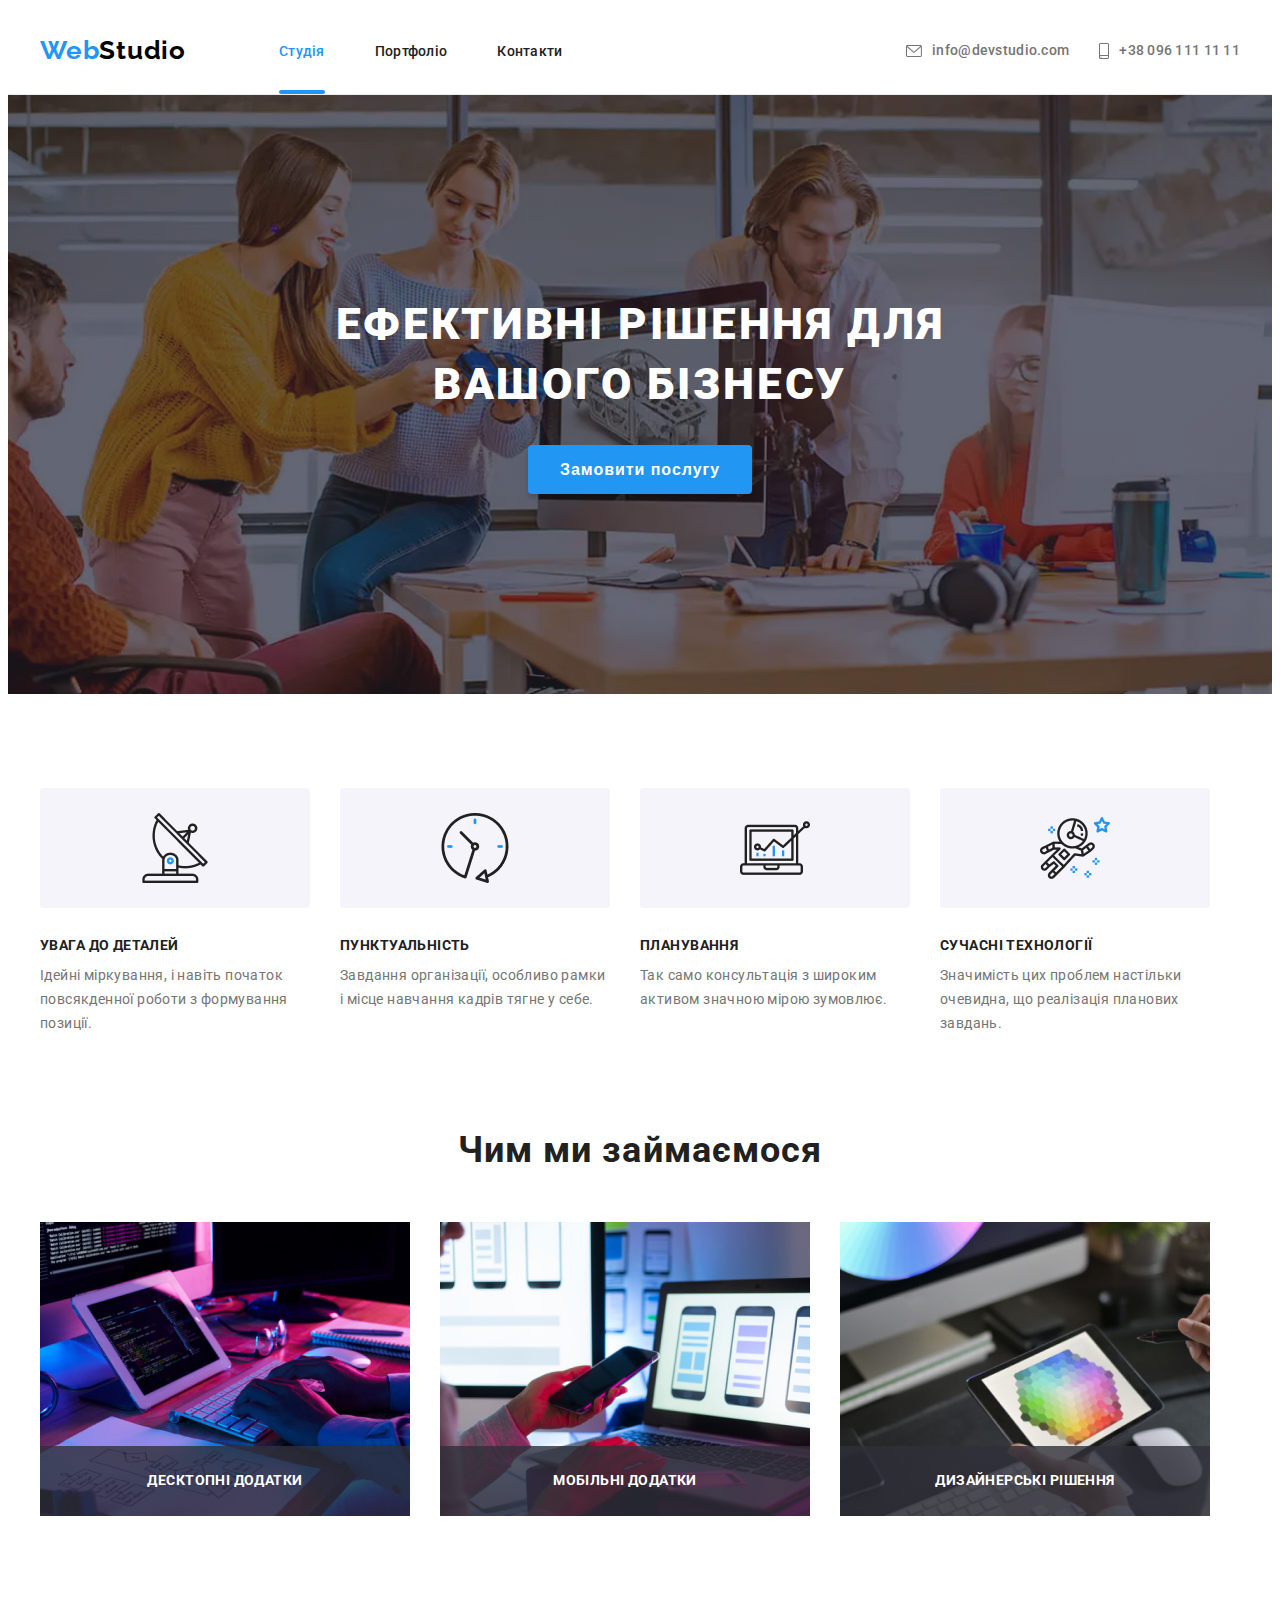
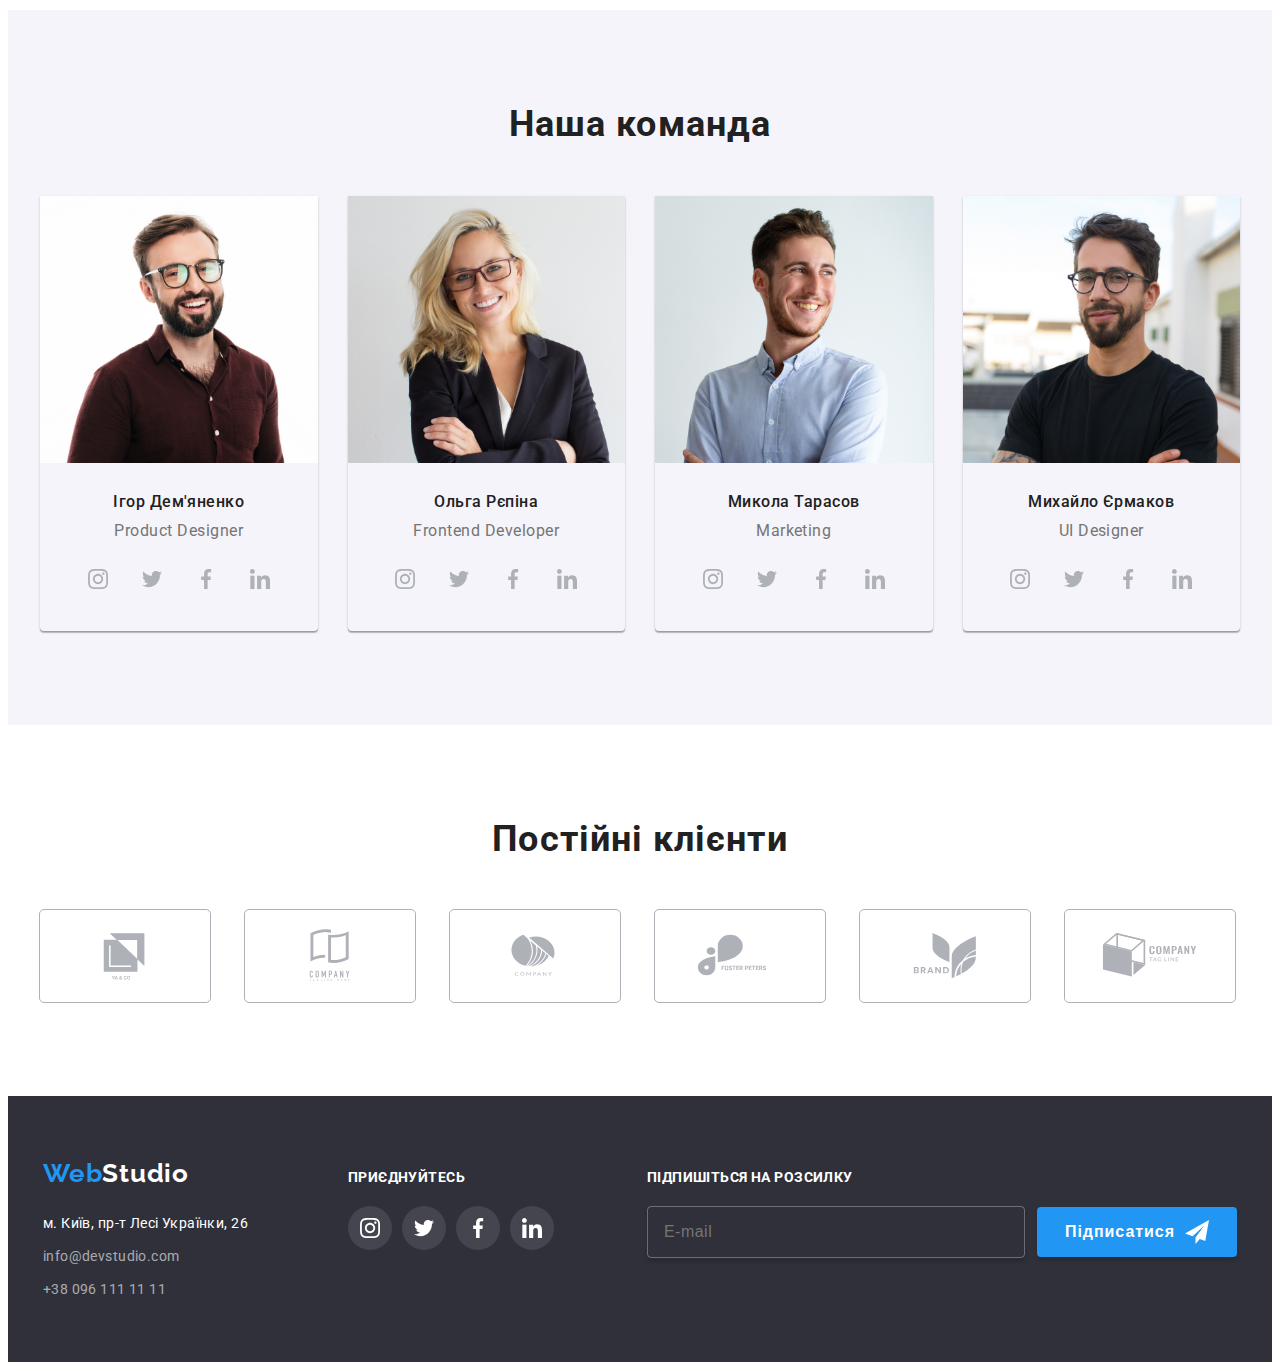
==== index.html @ 7f42f100 "first commit" ====
<!DOCTYPE html>
<html lang="en">
  <head>
    <meta charset="UTF-8" />
    <meta name="viewport" content="width=device-width, initial-scale=1.0" />
    <title>Webstudio</title>
    <link
      rel="stylesheet"
      href="https://cdnjs.cloudflare.com/ajax/libs/modern-normalize/2.0.0/modern-normalize.min.css"
      integrity="sha512-4xo8blKMVCiXpTaLzQSLSw3KFOVPWhm/TRtuPVc4WG6kUgjH6J03IBuG7JZPkcWMxJ5huwaBpOpnwYElP/m6wg=="
      crossorigin="anonymous"
      referrerpolicy="no-referrer"/>
    <link rel="preconnect" href="https://fonts.googleapis.com" />
    <link rel="preconnect" href="https://fonts.gstatic.com" crossorigin />
    <link
      href="https://fonts.googleapis.com/css2?family=Raleway:ital,wght@0,100..900;1,100..900&family=Roboto:ital,wght@0,100;0,300;0,400;0,500;0,700;0,900;1,100;1,300;1,400;1,500;1,700;1,900&display=swap"
      rel="stylesheet"/>
    <link rel="stylesheet" href="./style/main.min.css" />
  </head>
  <body>
    
    <header class="header">
      <div class="container">
        <a href="./index.html" class="header__logo"
          ><span class="header__color">Web</span>Studio</a
        >
        <nav class="nav">
          <ul class="nav__list">
            <li class="nav__item">
              <a href="./index.html" class="nav__link curent">Студія</a>
            </li>
            <li class="nav__item">
              <a href="./pages/portfolio.html" class="nav__link">Портфоліо</a>
            </li>
            <li class="nav__item">
              <a href="#" class="nav__link">Контакти</a>
            </li>
          </ul>
        </nav>
        <ul class="header__list">
          <li class="header__item">
            <a href="mailto:info@devstudio.com" class="header__link"
              ><svg class="header__icon">
                <use href="./img/symbol-defs.svg#icon-mail"></use></svg
              ><span class="header__cell">info@devstudio.com</span></a
            >
          </li>
          <li class="header__item">
            <a href="tel:+380961111111" class="header__link"
              ><svg class="header__icon">
                <use href="./img/symbol-defs.svg#icon-tel"></use>
              </svg>
              <span class="header__cell">+38 096 111 11 11</span></a
            >
          </li>
        </ul>
      </div>
    </header>
    <main>
      <section class="hero">
        <div class="container">
          <h1 class="hero__title">Ефективні рішення для вашого бізнесу</h1>
          <button type="button" class="hero__btn" data-modal-open>
            Замовити послугу
          </button>
        </div>
      </section>
      <section class="advant">
        <div class="container">
          <ul class="advant__list">
            <li class="advant__item">
              <h2 class="advant__title">УВАГА ДО ДЕТАЛЕЙ</h2>
              <p class="advant__text">
                Ідейні міркування, і навіть початок повсякденної роботи з
                формування позиції.
              </p>
            </li>
            <li class="advant__item">
              <h2 class="advant__title">ПУНКТУАЛЬНІСТЬ</h2>
              <p class="advant__text">
                Завдання організації, особливо рамки і місце навчання кадрів
                тягне у себе.
              </p>
            </li>
            <li class="advant__item">
              <h2 class="advant__title">ПЛАНУВАННЯ</h2>
              <p class="advant__text">
                Так само консультація з широким активом значною мірою зумовлює.
              </p>
            </li>
            <li class="advant__item">
              <h2 class="advant__title">СУЧАСНІ ТЕХНОЛОГІЇ</h2>
              <p class="advant__text">
                Значимість цих проблем настільки очевидна, що реалізація
                планових завдань.
              </p>
            </li>
          </ul>
        </div>
      </section>
      <section class="work">
        <div class="container">
          <h2 class="work__title">Чим ми займаємося</h2>
          <ul class="work__list">
            <li class="work__item">
              <img src="./img/comp.jpg" alt="comp" class="work-images" />
              <div class="work__wrap">
                <h3 class="work__deck">Десктопні додатки</h3>
              </div>
            </li>
            <li class="work__item">
              <img src="./img/tel.jpg" alt="tel" class="work__images" />
              <div class="work__wrap">
                <h3 class="work__deck">Мобільні додатки</h3>
              </div>
            </li>
            <li class="work__item">
              <img src="./img/tablet.jpg" alt="tablet" class="work__images" />
              <div class="work__wrap">
                <h3 class="work__deck">Дизайнерські рішення</h3>
              </div>
            </li>
          </ul>
        </div>
      </section>
      <section class="team">
        <div class="container">
          <h2 class="team__title">Наша команда</h2>
          <ul class="team__list">
            <li class="team__item">
              <img src="./img/igor.jpg" alt="igor" class="team__img" />
              <div class="team__wrap">
                <h3 class="team__name">Ігор Дем'яненко</h3>
                <p class="team__taxt">Product Designer</p>
                <ul class="team__items">
                  <li class="team__itm">
                    <a href="" class="team__link">
                      <svg class="team__icon">
                        <use href="./img/symbol-defs.svg#icon-instagram"></use>
                      </svg>
                    </a>
                  </li>
                  <li class="team__itm">
                    <a href="" class="team__link">
                      <svg class="team__icon">
                        <use href="./img/symbol-defs.svg#icon-twitter"></use>
                      </svg>
                    </a>
                  </li>
                  <li class="team__itm">
                    <a href="" class="team__link">
                      <svg class="team__icon">
                        <use href="./img/symbol-defs.svg#icon-facebook"></use>
                      </svg>
                    </a>
                  </li>
                  <li class="team__itm">
                    <a href="" class="team__link">
                      <svg class="team__icon">
                        <use href="./img/symbol-defs.svg#icon-linkedin"></use>
                      </svg>
                    </a>
                  </li>
                </ul>
              </div>
            </li>
            <li class="team__item">
              <img src="./img/olha.jpg" alt="olha" class="team__img" />
              <div class="team__wrap">
                <h3 class="team__name">Ольга Рєпіна</h3>
                <p class="team__taxt">Frontend Developer</p>
                <ul class="team__items">
                  <li class="team__itm">
                    <a href="" class="team__link">
                      <svg class="team__icon">
                        <use href="./img/symbol-defs.svg#icon-instagram"></use>
                      </svg>
                    </a>
                  </li>
                  <li class="team__itm">
                    <a href="" class="team__link">
                      <svg class="team__icon">
                        <use href="./img/symbol-defs.svg#icon-twitter"></use>
                      </svg>
                    </a>
                  </li>
                  <li class="team__itm">
                    <a href="" class="team__link">
                      <svg class="team__icon">
                        <use href="./img/symbol-defs.svg#icon-facebook"></use>
                      </svg>
                    </a>
                  </li>
                  <li class="team__itm">
                    <a href="" class="team__link">
                      <svg class="team__icon">
                        <use href="./img/symbol-defs.svg#icon-linkedin"></use>
                      </svg>
                    </a>
                  </li>
                </ul>
              </div>
            </li>
            <li class="team__item">
              <img src="./img/mukola.jpg" alt="mukola" class="team__img" />
              <div class="team__wrap">
                <h3 class="team__name">Микола Тарасов</h3>
                <p class="team__taxt">Marketing</p>
                <ul class="team__items">
                  <li class="team__itm">
                    <a href="" class="team__link">
                      <svg class="team__icon">
                        <use href="./img/symbol-defs.svg#icon-instagram"></use>
                      </svg>
                    </a>
                  </li>
                  <li class="team__itm">
                    <a href="" class="team__link">
                      <svg class="team__icon">
                        <use href="./img/symbol-defs.svg#icon-twitter"></use>
                      </svg>
                    </a>
                  </li>
                  <li class="team__itm">
                    <a href="" class="team__link">
                      <svg class="team__icon">
                        <use href="./img/symbol-defs.svg#icon-facebook"></use>
                      </svg>
                    </a>
                  </li>
                  <li class="team__itm">
                    <a href="" class="team__link">
                      <svg class="team__icon">
                        <use href="./img/symbol-defs.svg#icon-linkedin"></use>
                      </svg>
                    </a>
                  </li>
                </ul>
              </div>
            </li>
            <li class="team__item">
              <img src="./img/michael.jpg" alt="michael" class="team__img" />
              <div class="team__wrap">
                <h3 class="team__name">Михайло Єрмаков</h3>
                <p class="team__taxt">UI Designer</p>
                <ul class="team__items">
                  <li class="team__itm">
                    <a href="" class="team__link">
                      <svg class="team__icon">
                        <use href="./img/symbol-defs.svg#icon-instagram"></use>
                      </svg>
                    </a>
                  </li>
                  <li class="team__itm">
                    <a href="" class="team__link">
                      <svg class="team__icon">
                        <use href="./img/symbol-defs.svg#icon-twitter"></use>
                      </svg>
                    </a>
                  </li>
                  <li class="team__itm">
                    <a href="" class="team__link">
                      <svg class="team__icon">
                        <use href="./img/symbol-defs.svg#icon-facebook"></use>
                      </svg>
                    </a>
                  </li>
                  <li class="team__itm">
                    <a href="" class="team__link">
                      <svg class="team__icon">
                        <use href="./img/symbol-defs.svg#icon-linkedin"></use>
                      </svg>
                    </a>
                  </li>
                </ul>
              </div>
            </li>
          </ul>
        </div>
      </section>
      
      <section class="client">
        <div class="container">
          <h2 class="client__title">Постійні клієнти</h2>
          <ul class="client__list">
            <li class="client__item">
              <a href="" class="client__link">
                <svg class="client__icon">
                  <use href="./img/symbol-defs.svg#icon-yago"></use>
                </svg>
              </a>
            </li>
            <li class="client__item">
              <a href="" class="client__link">
                <svg class="client__icon">
                  <use href="./img/symbol-defs.svg#icon-company"></use>
                </svg>
              </a>
            </li>
            <li class="client__item">
              <a href="" class="client__link">
                <svg class="client__icon">
                  <use href="./img/symbol-defs.svg#icon-company1"></use>
                </svg>
              </a>
            </li>
            <li class="client__item">
              <a href="" class="client__link">
                <svg class="client__icon">
                  <use href="./img/symbol-defs.svg#icon-foster"></use>
                </svg>
              </a>
            </li>
            <li class="client__item">
              <a href="" class="client__link">
                <svg class="client__icon">
                  <use href="./img/symbol-defs.svg#icon-brand"></use>
                </svg>
              </a>
            </li>
            <li class="client__item">
              <a href="" class="client__link">
                <svg class="client__icon">
                  <use href="./img/symbol-defs.svg#icon-tag-line"></use>
                </svg>
              </a>
            </li>
          </ul>
        </div>
      </section>
    </main>
     <footer class="footer">
      <div class="container">
        <div class="footer__wrapper">
          <a href="./index.html" class="footer__logo"
            ><span class="footer__color">Web</span>Studio</a
          >
          <address class="footer__address">
            <a
              href="https://www.google.com/maps?sca_esv=b5919fffce7396f9&sca_upv=1&rlz=1C1CHZN_ruUA982UA982&output=search&q=%D0%BC.+%D0%9A%D0%B8%D1%97%D0%B2,+%D0%BF%D1%80-%D1%82+%D0%9B%D0%B5%D1%81%D1%96+%D0%A3%D0%BA%D1%80%D0%B0%D1%97%D0%BD%D0%BA%D0%B8,+26&source=lnms&fbs=[base64]&entry=mc&ved=1t:200715&ictx=111"
              target="_blank"
              class="footer__position"
              >м. Київ, пр-т Лесі Українки, 26</a
            >
            <ul class="footer__list">
              <li class="footer__item">
                <a href="mailto:info@devstudio.com" class="footer__link"
                  >info@devstudio.com</a
                >
              </li>
              <li class="footer__item">
                <a href="tel:+380961111111" class="footer__link"
                  >+38 096 111 11 11</a
                >
              </li>
            </ul>
          </address>
        </div>
        <div class="footer__box">
          <h2 class="footer__title">приєднуйтесь</h2>
          <ul class="footer__items">
            <li class="footer__itm">
              <a href="" class="footer__social">
                <svg class="footer__icon">
                  <use href="./img/symbol-defs.svg#icon-instagram"></use>
                </svg>
              </a>
            </li>
            <li class="footer__itm">
              <a href="" class="footer__social">
                <svg class="footer__icon">
                  <use href="./img/symbol-defs.svg#icon-twitter"></use>
                </svg>
              </a>
            </li>
            <li class="footer__itm">
              <a href="" class="footer__social">
                <svg class="footer__icon">
                  <use href="./img/symbol-defs.svg#icon-facebook"></use>
                </svg>
              </a>
            </li>
            <li class="footer__itm">
              <a href="" class="footer__social">
                <svg class="footer__icon">
                  <use href="./img/symbol-defs.svg#icon-linkedin"></use>
                </svg>
              </a>
            </li>
          </ul>
        </div>
        <div class="footer__block">
          <b class="footer__subscribe">Підпишіться на розсилку</b>
          <form class="footer__form">
            <input type="email" placeholder="E-mail" class="footer__input" />
            <button type="submit" class="footer__btn">
              Підписатися
              <svg class="footer__plane">
                <use href="./img/symbol-defs.svg#icon-plane"></use>
              </svg>
            </button>
          </form>
        </div>
      </div>
    </footer>
    <div class="backdrop is-hidden" data-modal>
      <div class="modal">
        <h2 class="modal__title">Залиште свої дані, ми вам передзвонимо</h2>
        <form class="modal__form">
          <div class="modal__box">
            <label class="modal__label" for="name"
              >Ім'я
              <input type="text" class="modal__input" id="name" required />
              <svg class="modal__icon">
                <use href="./img/symbol-defs.svg#icon-person"></use>
              </svg>
            </label>
          </div>
          <div class="modal__box">
            <label class="modal__label" for="tel"
              >Телефон
              <input
                type="tel"
                class="modal__input"
                id="tel"
                required
                pattern="^(\+?38)?0\d{9}$"
                placeholder="+380501234567" />

              <svg class="modal__icon">
                <use href="./img/symbol-defs.svg#icon-phone"></use>
              </svg>
            </label>
          </div>
          <div class="modal__box">
            <label class="modal__label" for="post"
              >Пошта
              <input type="email" class="modal__input" id="post" required />

              <svg class="modal__icon">
                <use href="./img/symbol-defs.svg#icon-email"></use>
              </svg>
            </label>
          </div>
          <label class="modal__label" for="coment"
            >Коментар
            <textarea
              name="feedback"
              placeholder="Введіть текст"
              class="modal__coment"
              id="coment"
              required></textarea>
          </label>
          <div class="modal__wrap">
            <label class="modal__checked" for="check">
              <input type="checkbox" class="modal__check" id="check" required />
              <span class="modal__span">Погоджуюся з розсилкою та приймаю</span>
            </label>
            <a href="/" class="modal__link"> Умови договору</a>
          </div>
          <button type="submit" class="modal__btn">Відправити</button>
          <button type="button" class="btn__close" data-modal-close>
            <svg class="form__close">
              <use href="./img/symbol-defs.svg#icon-close"></use>
            </svg>
          </button>
        </form>
      </div>
    </div>
    <script src="./js/modal.js"></script>
  </body>
</html>
---- style/main.min.css ----
body{font-family:"Roboto"}.container{max-width:1200px;margin:0 auto;padding:0 15px}@media screen and (min-width: 480px){.container{width:480px}}@media screen and (min-width: 768px){.container{width:768px}}@media screen and (min-width: 1200px){.container{width:1200px}}ul{list-style:none;margin:0;padding:0}a{text-decoration:none}img{display:block;width:100%;height:auto;max-width:100%}h1,h2,h3,p{margin:0}.header{padding:16px 0;border-bottom:1px solid #ececec}@media screen and (min-width: 768px){.header{padding:21px 0}}@media screen and (min-width: 1200px){.header{padding:25px 0}}.header>.container{display:flex;align-items:center}.header__logo{color:#000;font-family:"Raleway";font-size:24px;font-weight:700;line-height:1.38;letter-spacing:.72px;margin-right:auto;animation:logo-scale 5000ms alternate infinite}@media screen and (min-width: 768px){.header__logo{margin-right:88px}}@media screen and (min-width: 1200px){.header__logo{font-size:26px;letter-spacing:.78px;margin-right:93px}}@keyframes logo-scale{0%{transform:scale(0.9)}100%{transform:scale(1.1)}}.header__color{color:#2196f3}.header__list{display:none;flex-direction:column;gap:10px;margin-left:auto}@media screen and (min-width: 768px){.header__list{display:flex}}@media screen and (min-width: 1200px){.header__list{gap:30px;flex-direction:row}}.header__item:nth-child(2) .header__icon{width:10px;height:16px}.header__link{display:flex;align-items:center;gap:10px}.header__link:hover .header__cell,.header__link:focus .header__cell{color:#2196f3}.header__link:hover .header__icon,.header__link:focus .header__icon{fill:#2196f3}.header__cell{color:#757575;font-size:12px;font-weight:500;line-height:1.14;letter-spacing:.24px;transition:color 250ms cubic-bezier(0.4, 0, 0.2, 1)}@media screen and (min-width: 1200px){.header__cell{font-size:14px;letter-spacing:.28px}}.header__icon{width:16px;height:12px;fill:#757575;transition:fill 250ms cubic-bezier(0.4, 0, 0.2, 1)}.nav{display:none}@media screen and (min-width: 768px){.nav{display:block}}.nav__list{display:flex;gap:50px}.nav__item{position:relative}.nav__link{color:#212121;font-size:14px;font-weight:500;line-height:1.14;letter-spacing:.28px;transition:color 250ms cubic-bezier(0.4, 0, 0.2, 1)}.nav__link::after{content:"";display:block;opacity:0;border-radius:2px;background-color:#2196f3;width:100%;height:4px;position:absolute;top:49px;left:0;transform:scale(0);transition:550ms cubic-bezier(0.4, 0, 0.2, 1)}.nav__link:hover,.nav__link:focus{color:#2196f3}.nav__link:hover::after,.nav__link:focus::after{opacity:1;transform:scale(1)}.curent{color:#2196f3}.curent::after{opacity:1;transform:scale(1)}.hero{padding-top:118px;padding-bottom:118px;background-image:linear-gradient(rgba(47, 48, 58, 0.4), rgba(47, 48, 58, 0.4)),url(../img/hero.webp);background-position:center;background-repeat:no-repeat;background-size:cover;text-align:center;overflow:hidden}@media screen and (min-width: 1200px){.hero{padding-top:200px;padding-bottom:200px}}.hero__title{color:#fff;text-align:center;font-size:26px;font-weight:900;line-height:1.16;letter-spacing:1.56px;text-transform:uppercase;width:100%;margin-left:auto;margin-right:auto;margin-bottom:30px;animation-name:title-move;animation-duration:2000ms}@media screen and (min-width: 480px){.hero__title{width:360px}}@media screen and (min-width: 1200px){.hero__title{font-size:44px;line-height:1.36;letter-spacing:2.64px;width:696px}}@keyframes title-move{0%{transform:translateX(-1500px) scale(0);color:#000}100%{transform:translateX(0) scale(1);color:#fff}}.hero__btn{color:#fff;text-align:center;font-size:16px;font-weight:700;line-height:1.87;letter-spacing:.96px;background-color:#2196f3;padding:10px 24px;border:none;border-radius:4px;box-shadow:0px 4px 4px 0px rgba(0,0,0,.15);animation-name:btn-move;animation-duration:2000ms}@media screen and (min-width: 1200px){.hero__btn{padding:10px 32px}}@keyframes btn-move{0%{transform:translateX(1500px) rotate(0) scale(0);color:#000;background-color:red}100%{transform:translateX(0) rotate(360deg) scale(1);color:#fff;background-color:#2196f3}}.advant{padding-top:60px;padding-bottom:60px}@media screen and (min-width: 1200px){.advant{padding-top:94px;padding-bottom:0}}.advant__list{display:flex;flex-wrap:wrap;gap:30px}.advant__item::before{content:"";margin-bottom:30px;display:block;width:100%;height:120px;border-radius:4px;background-color:#f5f4fa;background-position:center;background-repeat:no-repeat}@media screen and (min-width: 768px){.advant__item::before{width:354px}}@media screen and (min-width: 1200px){.advant__item::before{width:270px}}.advant__item:first-child::before{background-image:url(../img/antenna.png)}.advant__item:nth-child(2)::before{background-image:url(../img/clock.png)}.advant__item:nth-child(3)::before{background-image:url(../img/diagram.png)}.advant__item:last-child::before{background-image:url(../img/astronaut.png)}.advant__title{text-align:center;color:#212121;font-size:14px;font-weight:700;line-height:1.14;letter-spacing:.42px;text-transform:uppercase;margin-bottom:10px}@media screen and (min-width: 768px){.advant__title{text-align:start}}.advant__text{width:100%;color:#757575;font-size:14px;font-weight:400;line-height:1.71;letter-spacing:.4px}@media screen and (min-width: 768px){.advant__text{width:354px}}@media screen and (min-width: 1200px){.advant__text{width:270px}}.work{padding-top:94px;padding-bottom:94px;text-align:center;display:none}@media screen and (min-width: 1200px){.work{display:block}}.work__title{color:#212121;text-align:center;font-size:36px;font-weight:700;line-height:1.16;letter-spacing:1.08px;margin-bottom:50px}.work__list{display:flex;gap:30px}.work__item{position:relative}.work__wrap{padding-top:27px;padding-bottom:27px;background-color:rgba(47,48,58,.8);position:absolute;bottom:0;left:0;width:100%}.work__deck{color:#fff;text-align:center;font-size:14px;font-weight:700;line-height:1.14;letter-spacing:.42px;text-transform:uppercase}.team{padding-top:60px;padding-bottom:60px;text-align:center;background-color:#f5f4fa}@media screen and (min-width: 1200px){.team{padding-top:94px;padding-bottom:94px}}.team__title{color:#212121;text-align:center;font-size:36px;font-weight:700;line-height:1.17;letter-spacing:.84px;margin-bottom:30px}@media screen and (min-width: 1200px){.team__title{font-size:36px;letter-spacing:1.08px;line-height:1.16;margin-bottom:50px}}.team__list{display:flex;flex-wrap:wrap;gap:30px}.team__item{flex-basis:100%;border-radius:0px 0px 4px 4px;box-shadow:0px 1px 3px 0px rgba(0,0,0,.12),0px 1px 1px 0px rgba(0,0,0,.14),0px 2px 1px 0px rgba(0,0,0,.2)}@media screen and (min-width: 768px){.team__item{flex-basis:calc((100% - 30px)/2)}}@media screen and (min-width: 1200px){.team__item{flex-basis:calc((100% - 90px)/4)}}.team__img{width:100%}.team__wrap{padding-top:30px;padding-bottom:30px}.team__name{color:#212121;text-align:center;font-size:16px;font-weight:500;line-height:1.18;letter-spacing:.48px;margin-bottom:10px}.team__taxt{color:#757575;text-align:center;font-size:16px;font-weight:400;line-height:1.18;letter-spacing:.48px;margin-bottom:16px}.team__items{display:flex;justify-content:center;gap:10px}.team__link{padding:12px 12px;border-radius:50%;display:flex;justify-content:center;align-items:center;transition-property:background-color;transition-duration:250ms;transition-timing-function:cubic-bezier(0.4, 0, 0.2, 1)}.team__link:hover,.team__link:focus{border:none;background-color:#2196f3;outline:0px solid #2196f3}.team__link:hover .team__icon,.team__link:focus .team__icon{fill:#fff}.team__icon{width:20px;height:20px;fill:#afb1b8;transition-property:fill;transition-duration:250ms;transition-timing-function:cubic-bezier(0.4, 0, 0.2, 1)}.client{padding-top:60px;padding-bottom:60px;text-align:center}@media screen and (min-width: 1200px){.client{padding:94px 0}}.client__title{color:#212121;text-align:center;font-size:28px;font-weight:700;line-height:1.16;letter-spacing:.84px;margin-bottom:30px}@media screen and (min-width: 1200px){.client__title{font-size:36px;letter-spacing:1.08px;margin-bottom:50px}}.client__list{display:flex;gap:30px;flex-wrap:wrap}.client__item{flex-basis:calc((100% - 30px)/2)}@media screen and (min-width: 768px){.client__item{flex-basis:calc((100% - 60px)/3)}}@media screen and (min-width: 1200px){.client__item{flex-basis:calc((100% - 150px)/6)}}.client__item:hover .client__link,.client__item:focus .client__link{outline:1px solid #2196f3}.client__item:hover .client__icon,.client__item:focus .client__icon{fill:#2196f3}.client__link{border-radius:4px;outline:1px solid #afb1b8;width:100%;height:92px;display:flex;justify-content:center;align-items:center;transition-property:border-color;transition-duration:250ms;transition-timing-function:cubic-bezier(0.4, 0, 0.2, 1)}@media screen and (min-width: 480px){.client__link{width:210px}}@media screen and (min-width: 768px){.client__link{width:226px}}@media screen and (min-width: 1200px){.client__link{width:170px}}.client__icon{width:106px;height:60px;fill:#afb1b8;transition-property:fill;transition-duration:250ms;transition-timing-function:cubic-bezier(0.4, 0, 0.2, 1)}.footer{padding-top:60px;padding-bottom:60px;background-color:#2f303a}.footer>.container{display:flex;flex-wrap:wrap;align-items:center;justify-content:center;gap:60px}@media screen and (min-width: 768px){.footer>.container{flex-direction:row;align-items:first baseline}}@media screen and (min-width: 1200px){.footer>.container{gap:0}}.footer__wrapper{width:235px;text-align:center}@media screen and (min-width: 1200px){.footer__wrapper{text-align:start}}.footer__logo{color:#fff;font-family:"Raleway";font-size:26px;font-weight:700;line-height:1.38;letter-spacing:.78px}.footer__color{color:#2196f3}.footer__address{font-style:normal;margin-top:20px}.footer__box{text-align:center}@media screen and (min-width: 768px){.footer__box{margin-left:105px}}@media screen and (min-width: 1200px){.footer__box{margin-left:70px;text-align:start}}.footer__position{color:#fff;font-size:14px;font-weight:400;line-height:1.71;letter-spacing:.42px;margin-bottom:9px}.footer__list{display:flex;flex-direction:column;gap:9px;margin-top:9px}.footer__link{color:rgba(255,255,255,.6);font-size:14px;font-weight:400;line-height:1.71;letter-spacing:.42px}.footer__title{color:#fff;font-size:14px;font-weight:700;line-height:1.14;letter-spacing:.42px;text-transform:uppercase;margin-bottom:20px}.footer__items{display:flex;gap:10px}.footer__social{padding:12px;display:flex;justify-content:center;align-items:center;border-radius:50%;background-color:rgba(255,255,255,.1);transition-property:background-color;transition-duration:250ms;transition-timing-function:cubic-bezier(0.4, 0, 0.2, 1)}.footer__social:hover{background-color:#2196f3}.footer__icon{width:20px;height:20px;fill:#fff;transition-property:fill;transition-duration:250ms;transition-timing-function:cubic-bezier(0.4, 0, 0.2, 1)}.footer__block{text-align:center}@media screen and (max-width: 1199px){.footer__block{width:100%}}@media screen and (min-width: 1200px){.footer__block{margin-left:93px;text-align:start}}.footer__subscribe{color:#fff;font-size:14px;font-weight:700;line-height:1.14;letter-spacing:.42px;text-transform:uppercase;margin-bottom:20px;display:inline-block}.footer__form{display:flex;align-items:center;gap:20px;flex-direction:column}@media screen and (min-width: 1200px){.footer__form{gap:12px;flex-direction:row}}.footer__input{color:rgba(255,255,255,.6);font-size:16px;font-weight:400;line-height:1.25;letter-spacing:.48px;padding-top:15px;padding-bottom:15px;padding-left:16px;border-radius:4px;border:1px solid rgba(255,255,255,.3);background:rgba(33,150,243,0);box-shadow:0px 4px 4px 0px rgba(0,0,0,.15);width:100%}@media screen and (min-width: 480px){.footer__input{width:450px}}@media screen and (min-width: 1200px){.footer__input{width:358px}}.footer__btn{color:#fff;background-color:#2196f3;padding:10px 28px;text-align:center;font-size:16px;font-weight:700;line-height:1.87;letter-spacing:.96px;border-radius:4px;box-shadow:0px 4px 4px 0px rgba(0,0,0,.15);border:none;display:flex;align-items:center;gap:10px}.footer__plane{width:24px;height:24px;fill:#fff}.backdrop{position:fixed;display:flex;justify-content:center;align-items:center;top:0;left:0;width:100%;height:100%;background-image:linear-gradient(rgba(0, 0, 0, 0.5), rgba(0, 0, 0, 0.5));opacity:1;transition:opacity 400ms cubic-bezier(0.175, 0.885, 0.32, 1.275)}.is-hidden{opacity:0;pointer-events:none;visibility:hidden}.is-hidden .modal{transform:translate(0) rotate(360deg)}.modal{position:absolute;top:50%;left:50%;transform:translate(-50%, -50%);padding:40px;border-radius:4px;background:#fff;box-shadow:0px 1px 3px 0px rgba(0,0,0,.12),0px 1px 1px 0px rgba(0,0,0,.14),0px 2px 1px 0px rgba(0,0,0,.2);transition:visibility 400ms cubic-bezier(0.175, 0.885, 0.32, 1.275),opacity 400ms cubic-bezier(0.175, 0.885, 0.32, 1.275),box-shadow 400ms cubic-bezier(0.175, 0.885, 0.32, 1.275),transform 1s}.modal__title{color:#212121;text-align:center;font-size:20px;font-weight:700;line-height:1.15;letter-spacing:.6px;margin-bottom:12px;text-align:center}.modal__form{font-size:20px}.modal__box{position:relative}.modal__label{color:#757575;font-size:12px;font-weight:400;line-height:1.16;letter-spacing:.12px}.modal__icon{width:18px;height:18px;fill:#212121;position:absolute;top:55%;left:14px}.modal__input{display:block;margin-top:4px;margin-bottom:10px;width:100%;height:40px;border-radius:4px;border:1px solid rgba(33,33,33,.2);outline:rgba(0,0,0,0);padding:11px 12px 11px 42px;font-size:14px}.modal__input:hover,.modal__input:focus{border:1px solid #2196f3}.modal__input:hover+.modal__icon,.modal__input:focus+.modal__icon{fill:#2196f3}.modal__coment{display:block;margin-top:4px;margin-bottom:20px;padding:12px 16px;border-radius:4px;border:1px solid rgba(33,33,33,.2);width:100%;height:120px;color:rgba(117,117,117,.5);font-size:12px;font-weight:400;line-height:1.16;letter-spacing:.12px;resize:none;outline:rgba(0,0,0,0);font-size:14px}.modal__coment:focus{border-color:#2196f3}.modal__wrap{display:flex;align-items:center;gap:4px;margin-left:12px;margin-right:11px}.modal__checked{display:flex;align-items:center}.modal__check{width:16px;height:15px}.modal__span{color:#757575;font-size:14px;font-weight:400;line-height:1.71;letter-spacing:.42px;margin-left:8px}.modal__link{color:#2196f3;font-size:14px;font-weight:400;line-height:24px;letter-spacing:.42px;text-decoration-line:underline}.modal__btn{color:#fff;text-align:center;font-size:16px;font-weight:700;line-height:1.87;letter-spacing:.96px;padding:10px 52px;background-color:#2196f3;border:none;border-radius:4px;box-shadow:0px 4px 4px 0px rgba(0,0,0,.15);display:block;margin-left:auto;margin-right:auto;margin-top:30px}.btn__close{position:absolute;top:8px;right:8px;background-color:rgba(0,0,0,0);width:30px;height:30px;border-radius:50%;border:1px solid rgba(0,0,0,.1);outline:rgba(0,0,0,0);display:flex;justify-content:center;align-items:center}.btn__close:hover,.btn__close:focus{cursor:pointer}.btn__close:hover .form__close,.btn__close:focus .form__close{fill:#2196f3}.form__close{width:18px;height:18px;fill:#000}.card{padding-top:94px;padding-bottom:94px}.card__list{display:flex;flex-wrap:wrap;gap:30px}.card__item{flex-basis:calc((100% - 60px)/3);border:1px solid #eee;transition-property:box-shadow;transition-duration:250ms;transition-timing-function:cubic-bezier(0.4, 0, 0.2, 1)}.card__item:hover{box-shadow:0px 1px 1px 0px rgba(0,0,0,.12),0px 4px 4px 0px rgba(0,0,0,.06),1px 4px 6px 0px rgba(0,0,0,.16)}.card__item:hover .card__desk{opacity:1;transform:translate(0, 0)}.card__box{position:relative;overflow:hidden}.card__img{width:100%}.card__desk{width:100%;height:100%;background-color:#2196f3;padding:63px 24px;color:#fff;font-size:18px;font-weight:400;line-height:1.55;letter-spacing:.54px;opacity:0;position:absolute;top:0;left:0;transition-property:opacity,transform;transition-duration:250ms;transition-timing-function:cubic-bezier(0.4, 0, 0.2, 1);transform:translate(0, 100%)}.card__wrap{padding:20px 24px}.card__title{color:#212121;font-size:18px;font-weight:700;line-height:2;letter-spacing:1.08px;margin-bottom:4px}.card__text{color:#757575;font-size:16px;font-weight:400;line-height:1.87;letter-spacing:.48px}.button__list{display:flex;gap:8px;justify-content:center;margin-bottom:50px}.button__btn{color:#212121;text-align:center;font-size:16px;font-style:normal;font-weight:500;line-height:1.62;letter-spacing:.48px;border-radius:4px;background:#f5f4fa;padding:6px 22px;border:none;transition-property:color,background-color,box-shadow;transition-duration:250ms;transition-timing-function:cubic-bezier(0.4, 0, 0.2, 1)}.button__btn:hover,.button__btn:focus{color:#fff;background-color:#2196f3;box-shadow:0px 3px 1px 0px rgba(0,0,0,.1),0px 1px 2px 0px rgba(0,0,0,.08),0px 2px 2px 0px rgba(0,0,0,.12)}/*# sourceMappingURL=main.min.css.map */
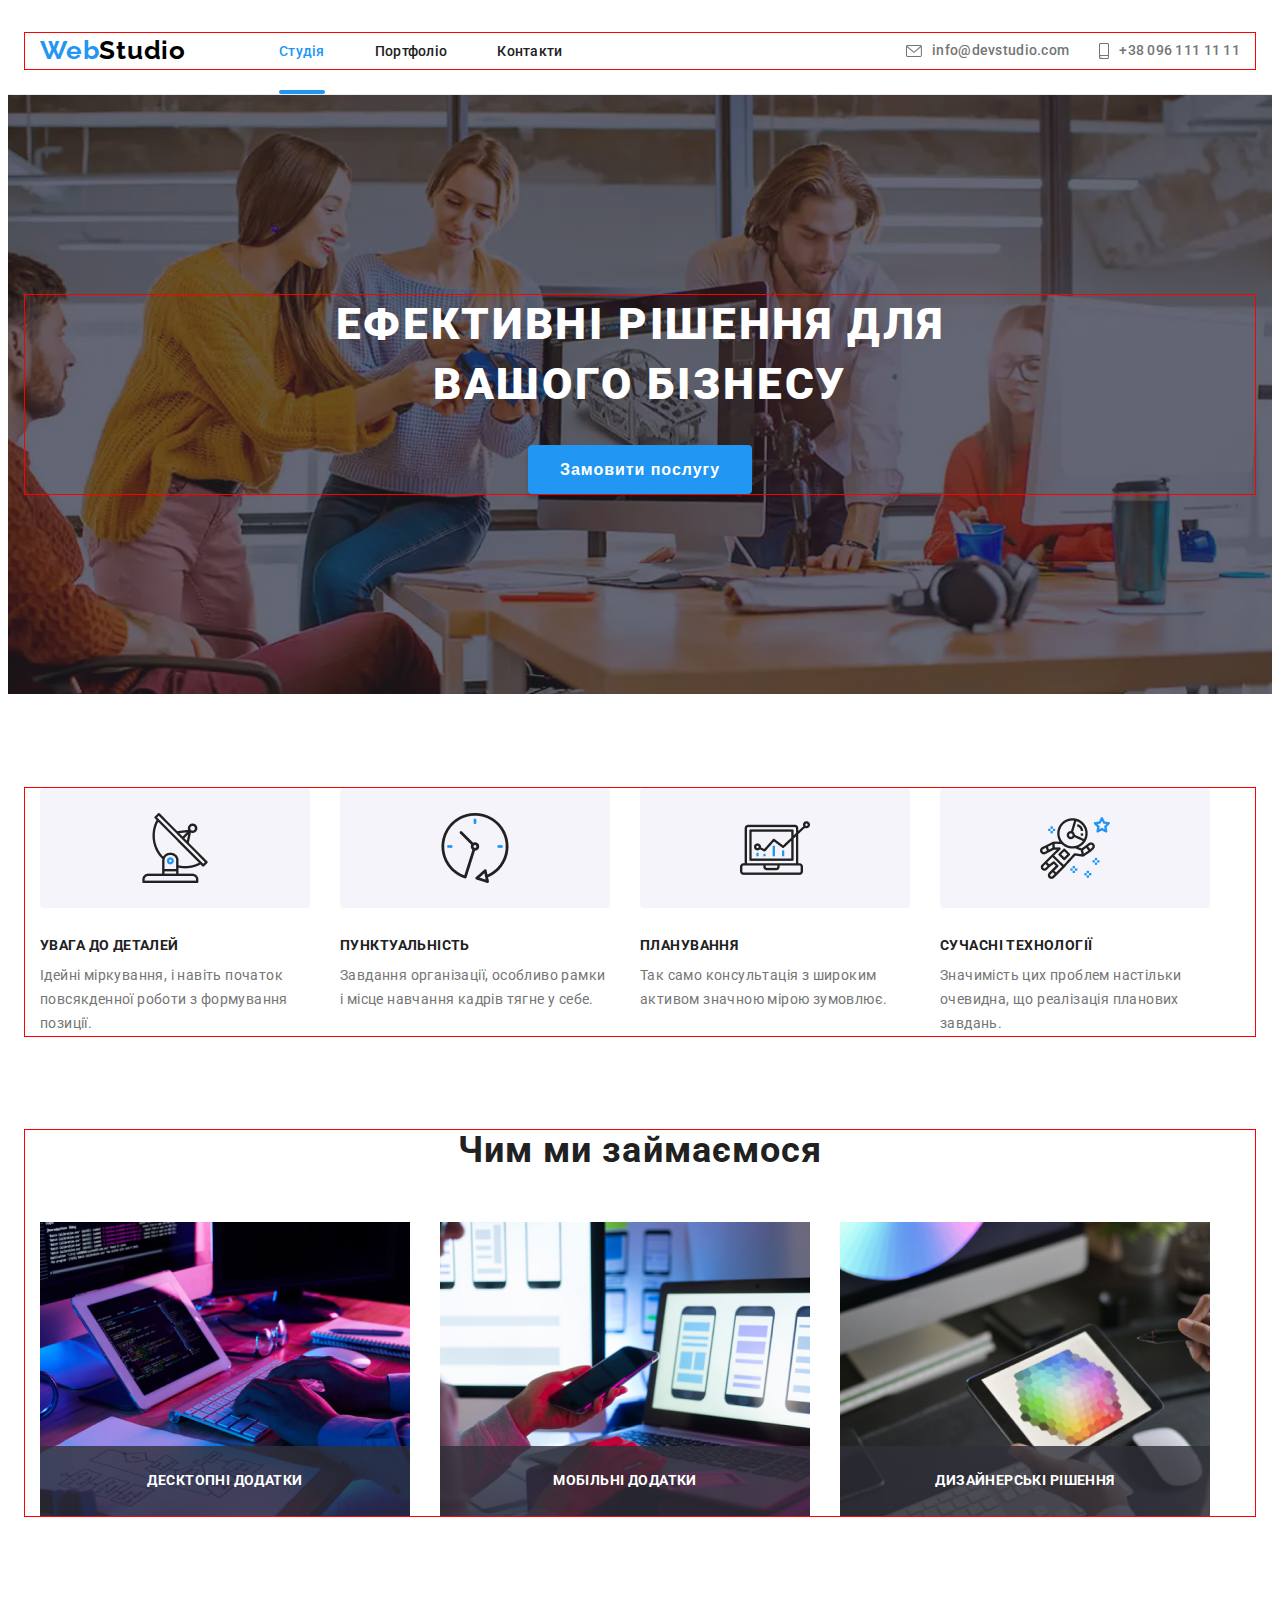
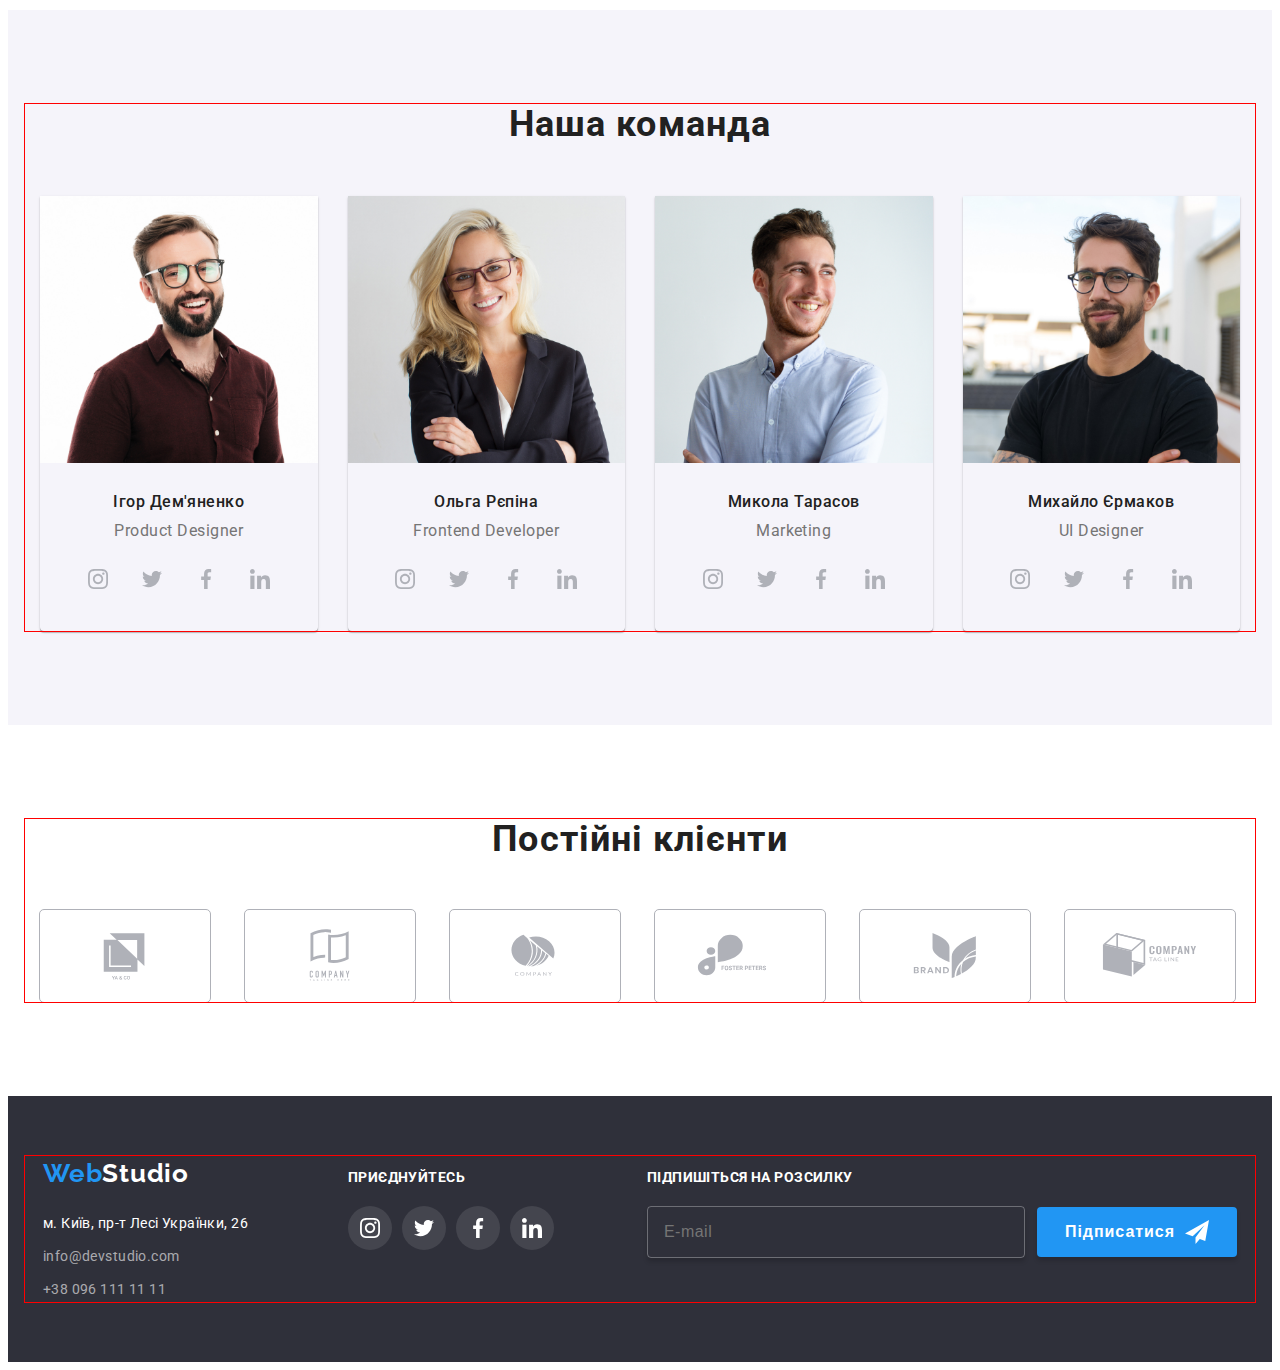
==== commit 6a5b4e77: "fullmobile" ====
--- a/index.html
+++ b/index.html
@@ -21,9 +21,7 @@
     
     <header class="header">
       <div class="container">
-        <a href="./index.html" class="header__logo"
-          ><span class="header__color">Web</span>Studio</a
-        >
+        <a href="./index.html" class="header__logo"><span class="header__color">Web</span>Studio</a>
         <nav class="nav">
           <ul class="nav__list">
             <li class="nav__item">
@@ -39,23 +37,22 @@
         </nav>
         <ul class="header__list">
           <li class="header__item">
-            <a href="mailto:info@devstudio.com" class="header__link"
-              ><svg class="header__icon">
-                <use href="./img/symbol-defs.svg#icon-mail"></use></svg
-              ><span class="header__cell">info@devstudio.com</span></a
-            >
+            <a href="mailto:info@devstudio.com" class="header__link">
+              <svg class="header__icon">
+                <use href="./img/symbol-defs.svg#icon-mail"></use></svg><span class="header__cell">info@devstudio.com</span>
+              </a>
           </li>
           <li class="header__item">
             <a href="tel:+380961111111" class="header__link"
               ><svg class="header__icon">
                 <use href="./img/symbol-defs.svg#icon-tel"></use>
               </svg>
-              <span class="header__cell">+38 096 111 11 11</span></a
-            >
+              <span class="header__cell">+38 096 111 11 11</span></a>
           </li>
         </ul>
       </div>
     </header>
+    
     <main>
       <section class="hero">
         <div class="container">
--- a/style/main.min.css
+++ b/style/main.min.css
@@ -1 +1 @@
-body{font-family:"Roboto"}.container{max-width:1200px;margin:0 auto;padding:0 15px}@media screen and (min-width: 480px){.container{width:480px}}@media screen and (min-width: 768px){.container{width:768px}}@media screen and (min-width: 1200px){.container{width:1200px}}ul{list-style:none;margin:0;padding:0}a{text-decoration:none}img{display:block;width:100%;height:auto;max-width:100%}h1,h2,h3,p{margin:0}.header{padding:16px 0;border-bottom:1px solid #ececec}@media screen and (min-width: 768px){.header{padding:21px 0}}@media screen and (min-width: 1200px){.header{padding:25px 0}}.header>.container{display:flex;align-items:center}.header__logo{color:#000;font-family:"Raleway";font-size:24px;font-weight:700;line-height:1.38;letter-spacing:.72px;margin-right:auto;animation:logo-scale 5000ms alternate infinite}@media screen and (min-width: 768px){.header__logo{margin-right:88px}}@media screen and (min-width: 1200px){.header__logo{font-size:26px;letter-spacing:.78px;margin-right:93px}}@keyframes logo-scale{0%{transform:scale(0.9)}100%{transform:scale(1.1)}}.header__color{color:#2196f3}.header__list{display:none;flex-direction:column;gap:10px;margin-left:auto}@media screen and (min-width: 768px){.header__list{display:flex}}@media screen and (min-width: 1200px){.header__list{gap:30px;flex-direction:row}}.header__item:nth-child(2) .header__icon{width:10px;height:16px}.header__link{display:flex;align-items:center;gap:10px}.header__link:hover .header__cell,.header__link:focus .header__cell{color:#2196f3}.header__link:hover .header__icon,.header__link:focus .header__icon{fill:#2196f3}.header__cell{color:#757575;font-size:12px;font-weight:500;line-height:1.14;letter-spacing:.24px;transition:color 250ms cubic-bezier(0.4, 0, 0.2, 1)}@media screen and (min-width: 1200px){.header__cell{font-size:14px;letter-spacing:.28px}}.header__icon{width:16px;height:12px;fill:#757575;transition:fill 250ms cubic-bezier(0.4, 0, 0.2, 1)}.nav{display:none}@media screen and (min-width: 768px){.nav{display:block}}.nav__list{display:flex;gap:50px}.nav__item{position:relative}.nav__link{color:#212121;font-size:14px;font-weight:500;line-height:1.14;letter-spacing:.28px;transition:color 250ms cubic-bezier(0.4, 0, 0.2, 1)}.nav__link::after{content:"";display:block;opacity:0;border-radius:2px;background-color:#2196f3;width:100%;height:4px;position:absolute;top:49px;left:0;transform:scale(0);transition:550ms cubic-bezier(0.4, 0, 0.2, 1)}.nav__link:hover,.nav__link:focus{color:#2196f3}.nav__link:hover::after,.nav__link:focus::after{opacity:1;transform:scale(1)}.curent{color:#2196f3}.curent::after{opacity:1;transform:scale(1)}.hero{padding-top:118px;padding-bottom:118px;background-image:linear-gradient(rgba(47, 48, 58, 0.4), rgba(47, 48, 58, 0.4)),url(../img/hero.webp);background-position:center;background-repeat:no-repeat;background-size:cover;text-align:center;overflow:hidden}@media screen and (min-width: 1200px){.hero{padding-top:200px;padding-bottom:200px}}.hero__title{color:#fff;text-align:center;font-size:26px;font-weight:900;line-height:1.16;letter-spacing:1.56px;text-transform:uppercase;width:100%;margin-left:auto;margin-right:auto;margin-bottom:30px;animation-name:title-move;animation-duration:2000ms}@media screen and (min-width: 480px){.hero__title{width:360px}}@media screen and (min-width: 1200px){.hero__title{font-size:44px;line-height:1.36;letter-spacing:2.64px;width:696px}}@keyframes title-move{0%{transform:translateX(-1500px) scale(0);color:#000}100%{transform:translateX(0) scale(1);color:#fff}}.hero__btn{color:#fff;text-align:center;font-size:16px;font-weight:700;line-height:1.87;letter-spacing:.96px;background-color:#2196f3;padding:10px 24px;border:none;border-radius:4px;box-shadow:0px 4px 4px 0px rgba(0,0,0,.15);animation-name:btn-move;animation-duration:2000ms}@media screen and (min-width: 1200px){.hero__btn{padding:10px 32px}}@keyframes btn-move{0%{transform:translateX(1500px) rotate(0) scale(0);color:#000;background-color:red}100%{transform:translateX(0) rotate(360deg) scale(1);color:#fff;background-color:#2196f3}}.advant{padding-top:60px;padding-bottom:60px}@media screen and (min-width: 1200px){.advant{padding-top:94px;padding-bottom:0}}.advant__list{display:flex;flex-wrap:wrap;gap:30px}.advant__item::before{content:"";margin-bottom:30px;display:block;width:100%;height:120px;border-radius:4px;background-color:#f5f4fa;background-position:center;background-repeat:no-repeat}@media screen and (min-width: 768px){.advant__item::before{width:354px}}@media screen and (min-width: 1200px){.advant__item::before{width:270px}}.advant__item:first-child::before{background-image:url(../img/antenna.png)}.advant__item:nth-child(2)::before{background-image:url(../img/clock.png)}.advant__item:nth-child(3)::before{background-image:url(../img/diagram.png)}.advant__item:last-child::before{background-image:url(../img/astronaut.png)}.advant__title{text-align:center;color:#212121;font-size:14px;font-weight:700;line-height:1.14;letter-spacing:.42px;text-transform:uppercase;margin-bottom:10px}@media screen and (min-width: 768px){.advant__title{text-align:start}}.advant__text{width:100%;color:#757575;font-size:14px;font-weight:400;line-height:1.71;letter-spacing:.4px}@media screen and (min-width: 768px){.advant__text{width:354px}}@media screen and (min-width: 1200px){.advant__text{width:270px}}.work{padding-top:94px;padding-bottom:94px;text-align:center;display:none}@media screen and (min-width: 1200px){.work{display:block}}.work__title{color:#212121;text-align:center;font-size:36px;font-weight:700;line-height:1.16;letter-spacing:1.08px;margin-bottom:50px}.work__list{display:flex;gap:30px}.work__item{position:relative}.work__wrap{padding-top:27px;padding-bottom:27px;background-color:rgba(47,48,58,.8);position:absolute;bottom:0;left:0;width:100%}.work__deck{color:#fff;text-align:center;font-size:14px;font-weight:700;line-height:1.14;letter-spacing:.42px;text-transform:uppercase}.team{padding-top:60px;padding-bottom:60px;text-align:center;background-color:#f5f4fa}@media screen and (min-width: 1200px){.team{padding-top:94px;padding-bottom:94px}}.team__title{color:#212121;text-align:center;font-size:36px;font-weight:700;line-height:1.17;letter-spacing:.84px;margin-bottom:30px}@media screen and (min-width: 1200px){.team__title{font-size:36px;letter-spacing:1.08px;line-height:1.16;margin-bottom:50px}}.team__list{display:flex;flex-wrap:wrap;gap:30px}.team__item{flex-basis:100%;border-radius:0px 0px 4px 4px;box-shadow:0px 1px 3px 0px rgba(0,0,0,.12),0px 1px 1px 0px rgba(0,0,0,.14),0px 2px 1px 0px rgba(0,0,0,.2)}@media screen and (min-width: 768px){.team__item{flex-basis:calc((100% - 30px)/2)}}@media screen and (min-width: 1200px){.team__item{flex-basis:calc((100% - 90px)/4)}}.team__img{width:100%}.team__wrap{padding-top:30px;padding-bottom:30px}.team__name{color:#212121;text-align:center;font-size:16px;font-weight:500;line-height:1.18;letter-spacing:.48px;margin-bottom:10px}.team__taxt{color:#757575;text-align:center;font-size:16px;font-weight:400;line-height:1.18;letter-spacing:.48px;margin-bottom:16px}.team__items{display:flex;justify-content:center;gap:10px}.team__link{padding:12px 12px;border-radius:50%;display:flex;justify-content:center;align-items:center;transition-property:background-color;transition-duration:250ms;transition-timing-function:cubic-bezier(0.4, 0, 0.2, 1)}.team__link:hover,.team__link:focus{border:none;background-color:#2196f3;outline:0px solid #2196f3}.team__link:hover .team__icon,.team__link:focus .team__icon{fill:#fff}.team__icon{width:20px;height:20px;fill:#afb1b8;transition-property:fill;transition-duration:250ms;transition-timing-function:cubic-bezier(0.4, 0, 0.2, 1)}.client{padding-top:60px;padding-bottom:60px;text-align:center}@media screen and (min-width: 1200px){.client{padding:94px 0}}.client__title{color:#212121;text-align:center;font-size:28px;font-weight:700;line-height:1.16;letter-spacing:.84px;margin-bottom:30px}@media screen and (min-width: 1200px){.client__title{font-size:36px;letter-spacing:1.08px;margin-bottom:50px}}.client__list{display:flex;gap:30px;flex-wrap:wrap}.client__item{flex-basis:calc((100% - 30px)/2)}@media screen and (min-width: 768px){.client__item{flex-basis:calc((100% - 60px)/3)}}@media screen and (min-width: 1200px){.client__item{flex-basis:calc((100% - 150px)/6)}}.client__item:hover .client__link,.client__item:focus .client__link{outline:1px solid #2196f3}.client__item:hover .client__icon,.client__item:focus .client__icon{fill:#2196f3}.client__link{border-radius:4px;outline:1px solid #afb1b8;width:100%;height:92px;display:flex;justify-content:center;align-items:center;transition-property:border-color;transition-duration:250ms;transition-timing-function:cubic-bezier(0.4, 0, 0.2, 1)}@media screen and (min-width: 480px){.client__link{width:210px}}@media screen and (min-width: 768px){.client__link{width:226px}}@media screen and (min-width: 1200px){.client__link{width:170px}}.client__icon{width:106px;height:60px;fill:#afb1b8;transition-property:fill;transition-duration:250ms;transition-timing-function:cubic-bezier(0.4, 0, 0.2, 1)}.footer{padding-top:60px;padding-bottom:60px;background-color:#2f303a}.footer>.container{display:flex;flex-wrap:wrap;align-items:center;justify-content:center;gap:60px}@media screen and (min-width: 768px){.footer>.container{flex-direction:row;align-items:first baseline}}@media screen and (min-width: 1200px){.footer>.container{gap:0}}.footer__wrapper{width:235px;text-align:center}@media screen and (min-width: 1200px){.footer__wrapper{text-align:start}}.footer__logo{color:#fff;font-family:"Raleway";font-size:26px;font-weight:700;line-height:1.38;letter-spacing:.78px}.footer__color{color:#2196f3}.footer__address{font-style:normal;margin-top:20px}.footer__box{text-align:center}@media screen and (min-width: 768px){.footer__box{margin-left:105px}}@media screen and (min-width: 1200px){.footer__box{margin-left:70px;text-align:start}}.footer__position{color:#fff;font-size:14px;font-weight:400;line-height:1.71;letter-spacing:.42px;margin-bottom:9px}.footer__list{display:flex;flex-direction:column;gap:9px;margin-top:9px}.footer__link{color:rgba(255,255,255,.6);font-size:14px;font-weight:400;line-height:1.71;letter-spacing:.42px}.footer__title{color:#fff;font-size:14px;font-weight:700;line-height:1.14;letter-spacing:.42px;text-transform:uppercase;margin-bottom:20px}.footer__items{display:flex;gap:10px}.footer__social{padding:12px;display:flex;justify-content:center;align-items:center;border-radius:50%;background-color:rgba(255,255,255,.1);transition-property:background-color;transition-duration:250ms;transition-timing-function:cubic-bezier(0.4, 0, 0.2, 1)}.footer__social:hover{background-color:#2196f3}.footer__icon{width:20px;height:20px;fill:#fff;transition-property:fill;transition-duration:250ms;transition-timing-function:cubic-bezier(0.4, 0, 0.2, 1)}.footer__block{text-align:center}@media screen and (max-width: 1199px){.footer__block{width:100%}}@media screen and (min-width: 1200px){.footer__block{margin-left:93px;text-align:start}}.footer__subscribe{color:#fff;font-size:14px;font-weight:700;line-height:1.14;letter-spacing:.42px;text-transform:uppercase;margin-bottom:20px;display:inline-block}.footer__form{display:flex;align-items:center;gap:20px;flex-direction:column}@media screen and (min-width: 1200px){.footer__form{gap:12px;flex-direction:row}}.footer__input{color:rgba(255,255,255,.6);font-size:16px;font-weight:400;line-height:1.25;letter-spacing:.48px;padding-top:15px;padding-bottom:15px;padding-left:16px;border-radius:4px;border:1px solid rgba(255,255,255,.3);background:rgba(33,150,243,0);box-shadow:0px 4px 4px 0px rgba(0,0,0,.15);width:100%}@media screen and (min-width: 480px){.footer__input{width:450px}}@media screen and (min-width: 1200px){.footer__input{width:358px}}.footer__btn{color:#fff;background-color:#2196f3;padding:10px 28px;text-align:center;font-size:16px;font-weight:700;line-height:1.87;letter-spacing:.96px;border-radius:4px;box-shadow:0px 4px 4px 0px rgba(0,0,0,.15);border:none;display:flex;align-items:center;gap:10px}.footer__plane{width:24px;height:24px;fill:#fff}.backdrop{position:fixed;display:flex;justify-content:center;align-items:center;top:0;left:0;width:100%;height:100%;background-image:linear-gradient(rgba(0, 0, 0, 0.5), rgba(0, 0, 0, 0.5));opacity:1;transition:opacity 400ms cubic-bezier(0.175, 0.885, 0.32, 1.275)}.is-hidden{opacity:0;pointer-events:none;visibility:hidden}.is-hidden .modal{transform:translate(0) rotate(360deg)}.modal{position:absolute;top:50%;left:50%;transform:translate(-50%, -50%);padding:40px;border-radius:4px;background:#fff;box-shadow:0px 1px 3px 0px rgba(0,0,0,.12),0px 1px 1px 0px rgba(0,0,0,.14),0px 2px 1px 0px rgba(0,0,0,.2);transition:visibility 400ms cubic-bezier(0.175, 0.885, 0.32, 1.275),opacity 400ms cubic-bezier(0.175, 0.885, 0.32, 1.275),box-shadow 400ms cubic-bezier(0.175, 0.885, 0.32, 1.275),transform 1s}.modal__title{color:#212121;text-align:center;font-size:20px;font-weight:700;line-height:1.15;letter-spacing:.6px;margin-bottom:12px;text-align:center}.modal__form{font-size:20px}.modal__box{position:relative}.modal__label{color:#757575;font-size:12px;font-weight:400;line-height:1.16;letter-spacing:.12px}.modal__icon{width:18px;height:18px;fill:#212121;position:absolute;top:55%;left:14px}.modal__input{display:block;margin-top:4px;margin-bottom:10px;width:100%;height:40px;border-radius:4px;border:1px solid rgba(33,33,33,.2);outline:rgba(0,0,0,0);padding:11px 12px 11px 42px;font-size:14px}.modal__input:hover,.modal__input:focus{border:1px solid #2196f3}.modal__input:hover+.modal__icon,.modal__input:focus+.modal__icon{fill:#2196f3}.modal__coment{display:block;margin-top:4px;margin-bottom:20px;padding:12px 16px;border-radius:4px;border:1px solid rgba(33,33,33,.2);width:100%;height:120px;color:rgba(117,117,117,.5);font-size:12px;font-weight:400;line-height:1.16;letter-spacing:.12px;resize:none;outline:rgba(0,0,0,0);font-size:14px}.modal__coment:focus{border-color:#2196f3}.modal__wrap{display:flex;align-items:center;gap:4px;margin-left:12px;margin-right:11px}.modal__checked{display:flex;align-items:center}.modal__check{width:16px;height:15px}.modal__span{color:#757575;font-size:14px;font-weight:400;line-height:1.71;letter-spacing:.42px;margin-left:8px}.modal__link{color:#2196f3;font-size:14px;font-weight:400;line-height:24px;letter-spacing:.42px;text-decoration-line:underline}.modal__btn{color:#fff;text-align:center;font-size:16px;font-weight:700;line-height:1.87;letter-spacing:.96px;padding:10px 52px;background-color:#2196f3;border:none;border-radius:4px;box-shadow:0px 4px 4px 0px rgba(0,0,0,.15);display:block;margin-left:auto;margin-right:auto;margin-top:30px}.btn__close{position:absolute;top:8px;right:8px;background-color:rgba(0,0,0,0);width:30px;height:30px;border-radius:50%;border:1px solid rgba(0,0,0,.1);outline:rgba(0,0,0,0);display:flex;justify-content:center;align-items:center}.btn__close:hover,.btn__close:focus{cursor:pointer}.btn__close:hover .form__close,.btn__close:focus .form__close{fill:#2196f3}.form__close{width:18px;height:18px;fill:#000}.card{padding-top:94px;padding-bottom:94px}.card__list{display:flex;flex-wrap:wrap;gap:30px}.card__item{flex-basis:calc((100% - 60px)/3);border:1px solid #eee;transition-property:box-shadow;transition-duration:250ms;transition-timing-function:cubic-bezier(0.4, 0, 0.2, 1)}.card__item:hover{box-shadow:0px 1px 1px 0px rgba(0,0,0,.12),0px 4px 4px 0px rgba(0,0,0,.06),1px 4px 6px 0px rgba(0,0,0,.16)}.card__item:hover .card__desk{opacity:1;transform:translate(0, 0)}.card__box{position:relative;overflow:hidden}.card__img{width:100%}.card__desk{width:100%;height:100%;background-color:#2196f3;padding:63px 24px;color:#fff;font-size:18px;font-weight:400;line-height:1.55;letter-spacing:.54px;opacity:0;position:absolute;top:0;left:0;transition-property:opacity,transform;transition-duration:250ms;transition-timing-function:cubic-bezier(0.4, 0, 0.2, 1);transform:translate(0, 100%)}.card__wrap{padding:20px 24px}.card__title{color:#212121;font-size:18px;font-weight:700;line-height:2;letter-spacing:1.08px;margin-bottom:4px}.card__text{color:#757575;font-size:16px;font-weight:400;line-height:1.87;letter-spacing:.48px}.button__list{display:flex;gap:8px;justify-content:center;margin-bottom:50px}.button__btn{color:#212121;text-align:center;font-size:16px;font-style:normal;font-weight:500;line-height:1.62;letter-spacing:.48px;border-radius:4px;background:#f5f4fa;padding:6px 22px;border:none;transition-property:color,background-color,box-shadow;transition-duration:250ms;transition-timing-function:cubic-bezier(0.4, 0, 0.2, 1)}.button__btn:hover,.button__btn:focus{color:#fff;background-color:#2196f3;box-shadow:0px 3px 1px 0px rgba(0,0,0,.1),0px 1px 2px 0px rgba(0,0,0,.08),0px 2px 2px 0px rgba(0,0,0,.12)}/*# sourceMappingURL=main.min.css.map */+body{font-family:"Roboto"}.container{max-width:1200px;margin:0 auto;padding:0 15px;outline:1px solid red}@media screen and (min-width: 480px){.container{width:480px}}@media screen and (min-width: 768px){.container{width:768px}}@media screen and (min-width: 1200px){.container{width:1200px}}ul{list-style:none;margin:0;padding:0}a{text-decoration:none}img{display:block;width:100%;height:auto;max-width:100%}h1,h2,h3,p{margin:0}.header{padding:16px 0;border-bottom:1px solid #ececec}@media screen and (min-width: 768px){.header{padding:21px 0}}@media screen and (min-width: 1200px){.header{padding:25px 0}}.header>.container{display:flex;align-items:center}.header__logo{color:#000;font-family:"Raleway";font-size:24px;font-weight:700;line-height:1.38;letter-spacing:.72px;margin-right:auto;animation:logo-scale 5000ms alternate infinite}@media screen and (min-width: 768px){.header__logo{margin-right:88px}}@media screen and (min-width: 1200px){.header__logo{font-size:26px;letter-spacing:.78px;margin-right:93px}}@keyframes logo-scale{0%{transform:scale(0.9)}100%{transform:scale(1.1)}}.header__color{color:#2196f3}.header__list{display:none;flex-direction:column;gap:10px;margin-left:auto}@media screen and (min-width: 768px){.header__list{display:flex}}@media screen and (min-width: 1200px){.header__list{gap:30px;flex-direction:row}}.header__item:nth-child(2) .header__icon{width:10px;height:16px}.header__link{display:flex;align-items:center;gap:10px}.header__link:hover .header__cell,.header__link:focus .header__cell{color:#2196f3}.header__link:hover .header__icon,.header__link:focus .header__icon{fill:#2196f3}.header__cell{color:#757575;font-size:12px;font-weight:500;line-height:1.14;letter-spacing:.24px;transition:color 250ms cubic-bezier(0.4, 0, 0.2, 1)}@media screen and (min-width: 1200px){.header__cell{font-size:14px;letter-spacing:.28px}}.header__icon{width:16px;height:12px;fill:#757575;transition:fill 250ms cubic-bezier(0.4, 0, 0.2, 1)}.nav{display:none}@media screen and (min-width: 768px){.nav{display:block}}.nav__list{display:flex;gap:50px}.nav__item{position:relative}.nav__link{color:#212121;font-size:14px;font-weight:500;line-height:1.14;letter-spacing:.28px;transition:color 250ms cubic-bezier(0.4, 0, 0.2, 1)}.nav__link::after{content:"";display:block;opacity:0;border-radius:2px;background-color:#2196f3;width:100%;height:4px;position:absolute;top:49px;left:0;transform:scale(0);transition:550ms cubic-bezier(0.4, 0, 0.2, 1)}.nav__link:hover,.nav__link:focus{color:#2196f3}.nav__link:hover::after,.nav__link:focus::after{opacity:1;transform:scale(1)}.curent{color:#2196f3}.curent::after{opacity:1;transform:scale(1)}.hero{padding-top:118px;padding-bottom:118px;background-image:linear-gradient(rgba(47, 48, 58, 0.4), rgba(47, 48, 58, 0.4)),url(../img/hero.webp);background-position:center;background-repeat:no-repeat;background-size:cover;text-align:center;overflow:hidden}@media screen and (min-width: 1200px){.hero{padding-top:200px;padding-bottom:200px}}.hero__title{color:#fff;text-align:center;font-size:26px;font-weight:900;line-height:1.16;letter-spacing:1.56px;text-transform:uppercase;width:100%;margin-left:auto;margin-right:auto;margin-bottom:30px;animation-name:title-move;animation-duration:2000ms}@media screen and (min-width: 480px){.hero__title{width:360px}}@media screen and (min-width: 1200px){.hero__title{font-size:44px;line-height:1.36;letter-spacing:2.64px;width:696px}}@keyframes title-move{0%{transform:translateX(-1500px) scale(0);color:#000}100%{transform:translateX(0) scale(1);color:#fff}}.hero__btn{color:#fff;text-align:center;font-size:16px;font-weight:700;line-height:1.87;letter-spacing:.96px;background-color:#2196f3;padding:10px 24px;border:none;border-radius:4px;box-shadow:0px 4px 4px 0px rgba(0,0,0,.15);animation-name:btn-move;animation-duration:2000ms}@media screen and (min-width: 1200px){.hero__btn{padding:10px 32px}}@keyframes btn-move{0%{transform:translateX(1500px) rotate(0) scale(0);color:#000;background-color:red}100%{transform:translateX(0) rotate(360deg) scale(1);color:#fff;background-color:#2196f3}}.advant{padding-top:60px;padding-bottom:60px}@media screen and (min-width: 1200px){.advant{padding-top:94px;padding-bottom:0}}.advant__list{display:flex;flex-wrap:wrap;gap:30px}.advant__item::before{content:"";margin-bottom:30px;display:block;width:100%;height:120px;border-radius:4px;background-color:#f5f4fa;background-position:center;background-repeat:no-repeat}@media screen and (min-width: 768px){.advant__item::before{width:354px}}@media screen and (min-width: 1200px){.advant__item::before{width:270px}}.advant__item:first-child::before{background-image:url(../img/antenna.png)}.advant__item:nth-child(2)::before{background-image:url(../img/clock.png)}.advant__item:nth-child(3)::before{background-image:url(../img/diagram.png)}.advant__item:last-child::before{background-image:url(../img/astronaut.png)}.advant__title{text-align:center;color:#212121;font-size:14px;font-weight:700;line-height:1.14;letter-spacing:.42px;text-transform:uppercase;margin-bottom:10px}@media screen and (min-width: 768px){.advant__title{text-align:start}}.advant__text{width:100%;color:#757575;font-size:14px;font-weight:400;line-height:1.71;letter-spacing:.4px}@media screen and (min-width: 768px){.advant__text{width:354px}}@media screen and (min-width: 1200px){.advant__text{width:270px}}.work{padding-top:94px;padding-bottom:94px;text-align:center;display:none}@media screen and (min-width: 1200px){.work{display:block}}.work__title{color:#212121;text-align:center;font-size:36px;font-weight:700;line-height:1.16;letter-spacing:1.08px;margin-bottom:50px}.work__list{display:flex;gap:30px}.work__item{position:relative}.work__wrap{padding-top:27px;padding-bottom:27px;background-color:rgba(47,48,58,.8);position:absolute;bottom:0;left:0;width:100%}.work__deck{color:#fff;text-align:center;font-size:14px;font-weight:700;line-height:1.14;letter-spacing:.42px;text-transform:uppercase}.team{padding-top:60px;padding-bottom:60px;text-align:center;background-color:#f5f4fa}@media screen and (min-width: 1200px){.team{padding-top:94px;padding-bottom:94px}}.team__title{color:#212121;text-align:center;font-size:36px;font-weight:700;line-height:1.17;letter-spacing:.84px;margin-bottom:30px}@media screen and (min-width: 1200px){.team__title{font-size:36px;letter-spacing:1.08px;line-height:1.16;margin-bottom:50px}}.team__list{display:flex;flex-wrap:wrap;gap:30px}.team__item{flex-basis:100%;border-radius:0px 0px 4px 4px;box-shadow:0px 1px 3px 0px rgba(0,0,0,.12),0px 1px 1px 0px rgba(0,0,0,.14),0px 2px 1px 0px rgba(0,0,0,.2)}@media screen and (min-width: 768px){.team__item{flex-basis:calc((100% - 30px)/2)}}@media screen and (min-width: 1200px){.team__item{flex-basis:calc((100% - 90px)/4)}}.team__img{width:100%}.team__wrap{padding-top:30px;padding-bottom:30px}.team__name{color:#212121;text-align:center;font-size:16px;font-weight:500;line-height:1.18;letter-spacing:.48px;margin-bottom:10px}.team__taxt{color:#757575;text-align:center;font-size:16px;font-weight:400;line-height:1.18;letter-spacing:.48px;margin-bottom:16px}.team__items{display:flex;justify-content:center;gap:10px}.team__link{padding:12px 12px;border-radius:50%;display:flex;justify-content:center;align-items:center;transition-property:background-color;transition-duration:250ms;transition-timing-function:cubic-bezier(0.4, 0, 0.2, 1)}.team__link:hover,.team__link:focus{border:none;background-color:#2196f3;outline:0px solid #2196f3}.team__link:hover .team__icon,.team__link:focus .team__icon{fill:#fff}.team__icon{width:20px;height:20px;fill:#afb1b8;transition-property:fill;transition-duration:250ms;transition-timing-function:cubic-bezier(0.4, 0, 0.2, 1)}.client{padding-top:60px;padding-bottom:60px;text-align:center}@media screen and (min-width: 1200px){.client{padding:94px 0}}.client__title{color:#212121;text-align:center;font-size:28px;font-weight:700;line-height:1.16;letter-spacing:.84px;margin-bottom:30px}@media screen and (min-width: 1200px){.client__title{font-size:36px;letter-spacing:1.08px;margin-bottom:50px}}.client__list{display:flex;gap:30px;flex-wrap:wrap}.client__item{flex-basis:calc((100% - 30px)/2)}@media screen and (min-width: 768px){.client__item{flex-basis:calc((100% - 60px)/3)}}@media screen and (min-width: 1200px){.client__item{flex-basis:calc((100% - 150px)/6)}}.client__item:hover .client__link,.client__item:focus .client__link{outline:1px solid #2196f3}.client__item:hover .client__icon,.client__item:focus .client__icon{fill:#2196f3}.client__link{border-radius:4px;outline:1px solid #afb1b8;width:100%;height:92px;display:flex;justify-content:center;align-items:center;transition-property:border-color;transition-duration:250ms;transition-timing-function:cubic-bezier(0.4, 0, 0.2, 1)}@media screen and (min-width: 480px){.client__link{width:210px}}@media screen and (min-width: 768px){.client__link{width:226px}}@media screen and (min-width: 1200px){.client__link{width:170px}}.client__icon{width:106px;height:60px;fill:#afb1b8;transition-property:fill;transition-duration:250ms;transition-timing-function:cubic-bezier(0.4, 0, 0.2, 1)}.footer{padding-top:60px;padding-bottom:60px;background-color:#2f303a}.footer>.container{display:flex;flex-wrap:wrap;align-items:center;justify-content:center;gap:60px}@media screen and (min-width: 768px){.footer>.container{flex-direction:row;align-items:first baseline}}@media screen and (min-width: 1200px){.footer>.container{gap:0}}.footer__wrapper{width:235px;text-align:center}@media screen and (min-width: 1200px){.footer__wrapper{text-align:start}}.footer__logo{color:#fff;font-family:"Raleway";font-size:26px;font-weight:700;line-height:1.38;letter-spacing:.78px}.footer__color{color:#2196f3}.footer__address{font-style:normal;margin-top:20px}.footer__box{text-align:center}@media screen and (min-width: 768px){.footer__box{margin-left:105px}}@media screen and (min-width: 1200px){.footer__box{margin-left:70px;text-align:start}}.footer__position{color:#fff;font-size:14px;font-weight:400;line-height:1.71;letter-spacing:.42px;margin-bottom:9px}.footer__list{display:flex;flex-direction:column;gap:9px;margin-top:9px}.footer__link{color:rgba(255,255,255,.6);font-size:14px;font-weight:400;line-height:1.71;letter-spacing:.42px}.footer__title{color:#fff;font-size:14px;font-weight:700;line-height:1.14;letter-spacing:.42px;text-transform:uppercase;margin-bottom:20px}.footer__items{display:flex;gap:10px}.footer__social{padding:12px;display:flex;justify-content:center;align-items:center;border-radius:50%;background-color:rgba(255,255,255,.1);transition-property:background-color;transition-duration:250ms;transition-timing-function:cubic-bezier(0.4, 0, 0.2, 1)}.footer__social:hover{background-color:#2196f3}.footer__icon{width:20px;height:20px;fill:#fff;transition-property:fill;transition-duration:250ms;transition-timing-function:cubic-bezier(0.4, 0, 0.2, 1)}.footer__block{text-align:center}@media screen and (max-width: 1199px){.footer__block{width:100%}}@media screen and (min-width: 1200px){.footer__block{margin-left:93px;text-align:start}}.footer__subscribe{color:#fff;font-size:14px;font-weight:700;line-height:1.14;letter-spacing:.42px;text-transform:uppercase;margin-bottom:20px;display:inline-block}.footer__form{display:flex;align-items:center;gap:20px;flex-direction:column}@media screen and (min-width: 1200px){.footer__form{gap:12px;flex-direction:row}}.footer__input{color:rgba(255,255,255,.6);font-size:16px;font-weight:400;line-height:1.25;letter-spacing:.48px;padding-top:15px;padding-bottom:15px;padding-left:16px;border-radius:4px;border:1px solid rgba(255,255,255,.3);background:rgba(33,150,243,0);box-shadow:0px 4px 4px 0px rgba(0,0,0,.15);width:100%}@media screen and (min-width: 480px){.footer__input{width:450px}}@media screen and (min-width: 1200px){.footer__input{width:358px}}.footer__btn{color:#fff;background-color:#2196f3;padding:10px 28px;text-align:center;font-size:16px;font-weight:700;line-height:1.87;letter-spacing:.96px;border-radius:4px;box-shadow:0px 4px 4px 0px rgba(0,0,0,.15);border:none;display:flex;align-items:center;gap:10px}.footer__plane{width:24px;height:24px;fill:#fff}.backdrop{position:fixed;display:flex;justify-content:center;align-items:center;top:0;left:0;width:100%;height:100%;background-image:linear-gradient(rgba(0, 0, 0, 0.5), rgba(0, 0, 0, 0.5));opacity:1;transition:opacity 400ms cubic-bezier(0.175, 0.885, 0.32, 1.275)}.is-hidden{opacity:0;pointer-events:none;visibility:hidden}.is-hidden .modal{transform:translate(0) rotate(360deg)}.modal{position:absolute;top:50%;left:50%;transform:translate(-50%, -50%);padding:40px;border-radius:4px;background:#fff;box-shadow:0px 1px 3px 0px rgba(0,0,0,.12),0px 1px 1px 0px rgba(0,0,0,.14),0px 2px 1px 0px rgba(0,0,0,.2);transition:visibility 400ms cubic-bezier(0.175, 0.885, 0.32, 1.275),opacity 400ms cubic-bezier(0.175, 0.885, 0.32, 1.275),box-shadow 400ms cubic-bezier(0.175, 0.885, 0.32, 1.275),transform 1s}.modal__title{color:#212121;text-align:center;font-size:20px;font-weight:700;line-height:1.15;letter-spacing:.6px;margin-bottom:12px;text-align:center}.modal__form{font-size:20px}.modal__box{position:relative}.modal__label{color:#757575;font-size:12px;font-weight:400;line-height:1.16;letter-spacing:.12px}.modal__icon{width:18px;height:18px;fill:#212121;position:absolute;top:55%;left:14px}.modal__input{display:block;margin-top:4px;margin-bottom:10px;width:100%;height:40px;border-radius:4px;border:1px solid rgba(33,33,33,.2);outline:rgba(0,0,0,0);padding:11px 12px 11px 42px;font-size:14px}.modal__input:hover,.modal__input:focus{border:1px solid #2196f3}.modal__input:hover+.modal__icon,.modal__input:focus+.modal__icon{fill:#2196f3}.modal__coment{display:block;margin-top:4px;margin-bottom:20px;padding:12px 16px;border-radius:4px;border:1px solid rgba(33,33,33,.2);width:100%;height:120px;color:rgba(117,117,117,.5);font-size:12px;font-weight:400;line-height:1.16;letter-spacing:.12px;resize:none;outline:rgba(0,0,0,0);font-size:14px}.modal__coment:focus{border-color:#2196f3}.modal__wrap{display:flex;align-items:center;gap:4px;margin-left:12px;margin-right:11px}.modal__checked{display:flex;align-items:center}.modal__check{width:16px;height:15px}.modal__span{color:#757575;font-size:14px;font-weight:400;line-height:1.71;letter-spacing:.42px;margin-left:8px}.modal__link{color:#2196f3;font-size:14px;font-weight:400;line-height:24px;letter-spacing:.42px;text-decoration-line:underline}.modal__btn{color:#fff;text-align:center;font-size:16px;font-weight:700;line-height:1.87;letter-spacing:.96px;padding:10px 52px;background-color:#2196f3;border:none;border-radius:4px;box-shadow:0px 4px 4px 0px rgba(0,0,0,.15);display:block;margin-left:auto;margin-right:auto;margin-top:30px}.btn__close{position:absolute;top:8px;right:8px;background-color:rgba(0,0,0,0);width:30px;height:30px;border-radius:50%;border:1px solid rgba(0,0,0,.1);outline:rgba(0,0,0,0);display:flex;justify-content:center;align-items:center}.btn__close:hover,.btn__close:focus{cursor:pointer}.btn__close:hover .form__close,.btn__close:focus .form__close{fill:#2196f3}.form__close{width:18px;height:18px;fill:#000}.card{padding-top:94px;padding-bottom:94px}@media screen and (min-width: 768px){.card{padding:94px 0}}@media screen and (min-width: 1200px){.card{padding:94px 0}}.card__list{display:flex;flex-wrap:wrap;gap:30px}@media screen and (min-width: 768px){.card__list{justify-content:center;margin-bottom:30px}}@media screen and (min-width: 1200px){.card__list{margin-bottom:48px}}.card__item{border:1px solid #eee;flex-basis:100%;overflow:hidden;transition-property:box-shadow;transition-duration:250ms;transition-timing-function:cubic-bezier(0.4, 0, 0.2, 1)}@media screen and (min-width: 768px){.card__item{flex-basis:calc((100% - 30px)/2)}}@media screen and (min-width: 1200px){.card__item{flex-basis:calc((100% - 60px)/3)}}.card__item:hover{box-shadow:0px 1px 1px 0px rgba(0,0,0,.12),0px 4px 4px 0px rgba(0,0,0,.06),1px 4px 6px 0px rgba(0,0,0,.16)}.card__item:hover .card__desk{opacity:1;transform:translate(0, 0)}.card__box{position:relative;overflow:hidden}.card__img{width:100%}.card__desk{width:100%;height:100%;background-color:#2196f3;padding:63px 24px;color:#fff;font-size:18px;font-weight:400;line-height:1.55;letter-spacing:.54px;opacity:0;position:absolute;top:0;left:0;transition-property:opacity,transform;transition-duration:250ms;transition-timing-function:cubic-bezier(0.4, 0, 0.2, 1);transform:translate(0, 100%)}.card__wrap{padding:20px 24px}.card__title{color:#212121;font-size:18px;font-weight:700;line-height:2;letter-spacing:1.08px;margin-bottom:4px}.card__text{color:#757575;font-size:16px;font-weight:400;line-height:1.87;letter-spacing:.48px}.button__list{display:flex;gap:8px;row-gap:15px;justify-content:start;margin-bottom:50px;flex-wrap:wrap;margin-right:100px}@media screen and (min-width: 480px){.button__list{margin-right:0px}}@media screen and (min-width: 768px){.button__list{justify-content:center;margin-right:0px}}.button__btn{color:#212121;text-align:center;font-size:16px;font-style:normal;font-weight:500;line-height:1.62;letter-spacing:.48px;border-radius:4px;background:#f5f4fa;padding:6px 22px;border:none;transition-property:color,background-color,box-shadow;transition-duration:250ms;transition-timing-function:cubic-bezier(0.4, 0, 0.2, 1)}.button__btn:hover,.button__btn:focus{color:#fff;background-color:#2196f3;box-shadow:0px 3px 1px 0px rgba(0,0,0,.1),0px 1px 2px 0px rgba(0,0,0,.08),0px 2px 2px 0px rgba(0,0,0,.12)}/*# sourceMappingURL=main.min.css.map */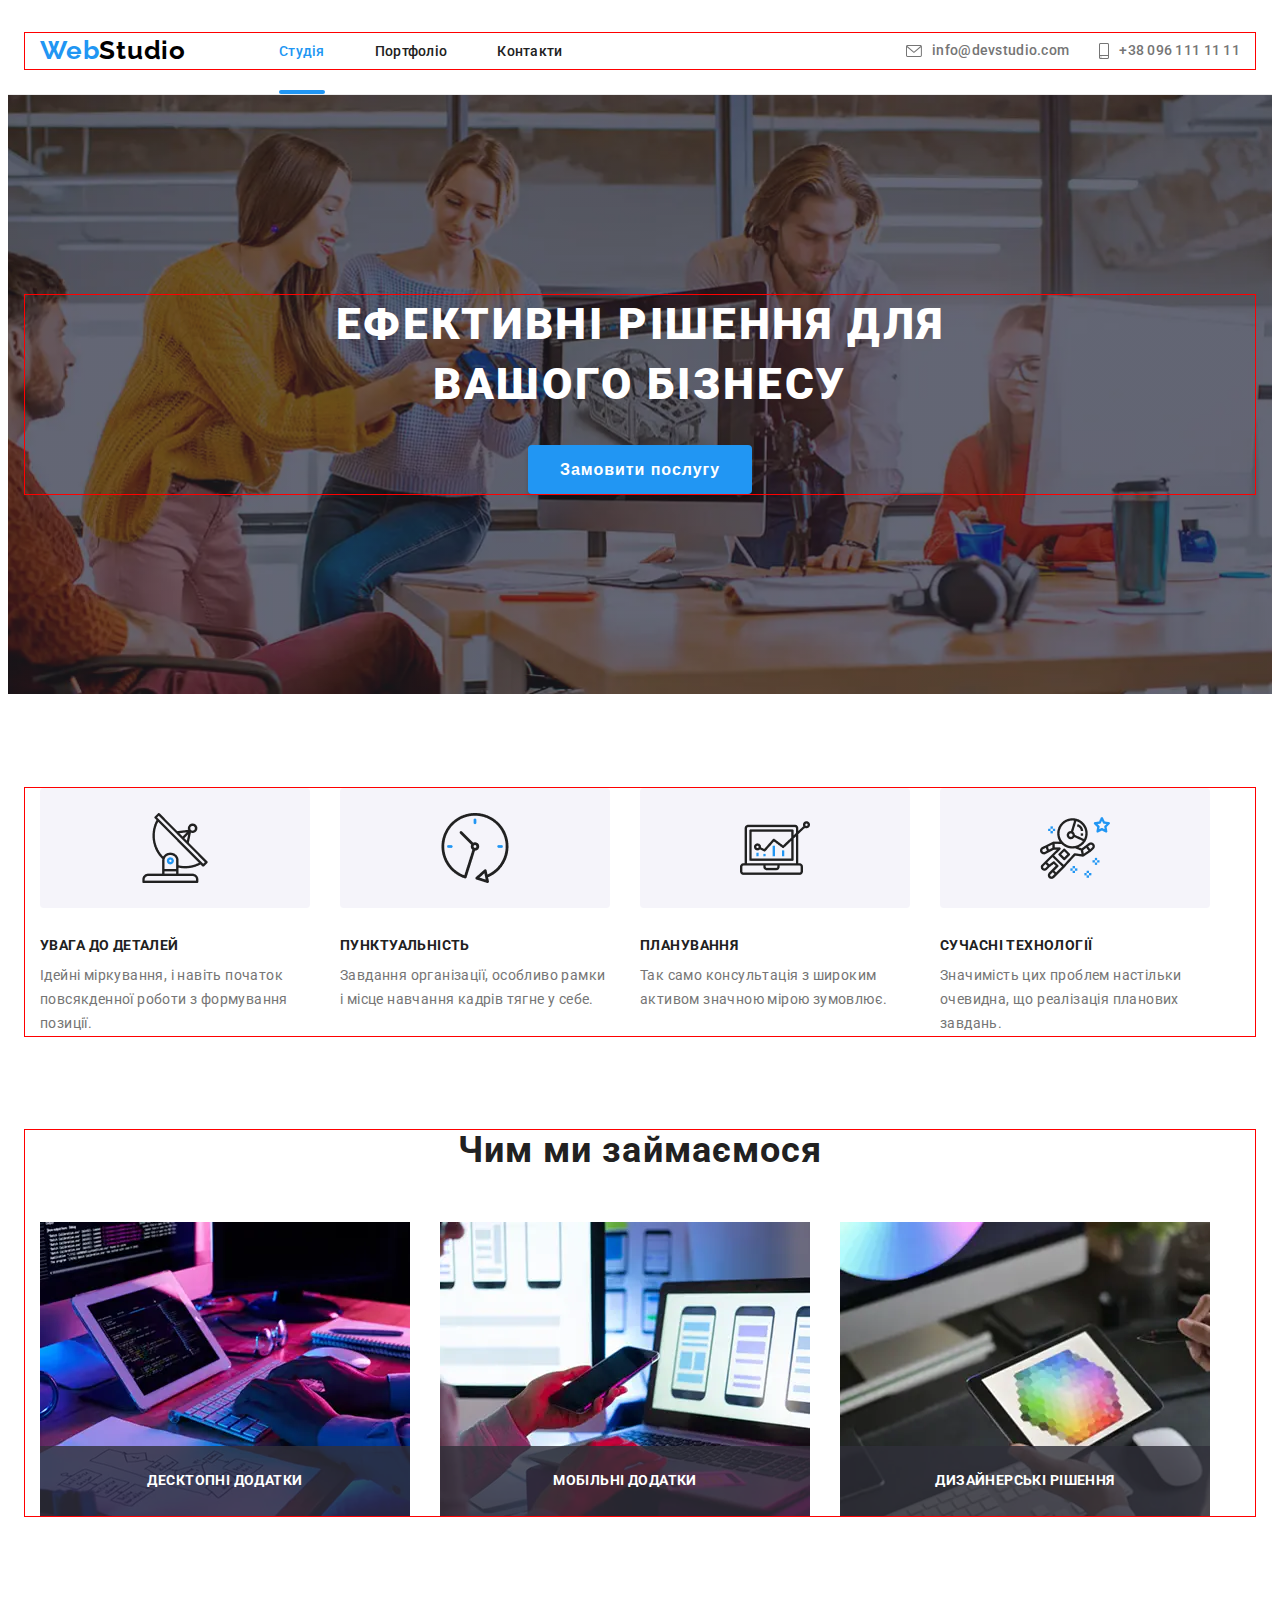
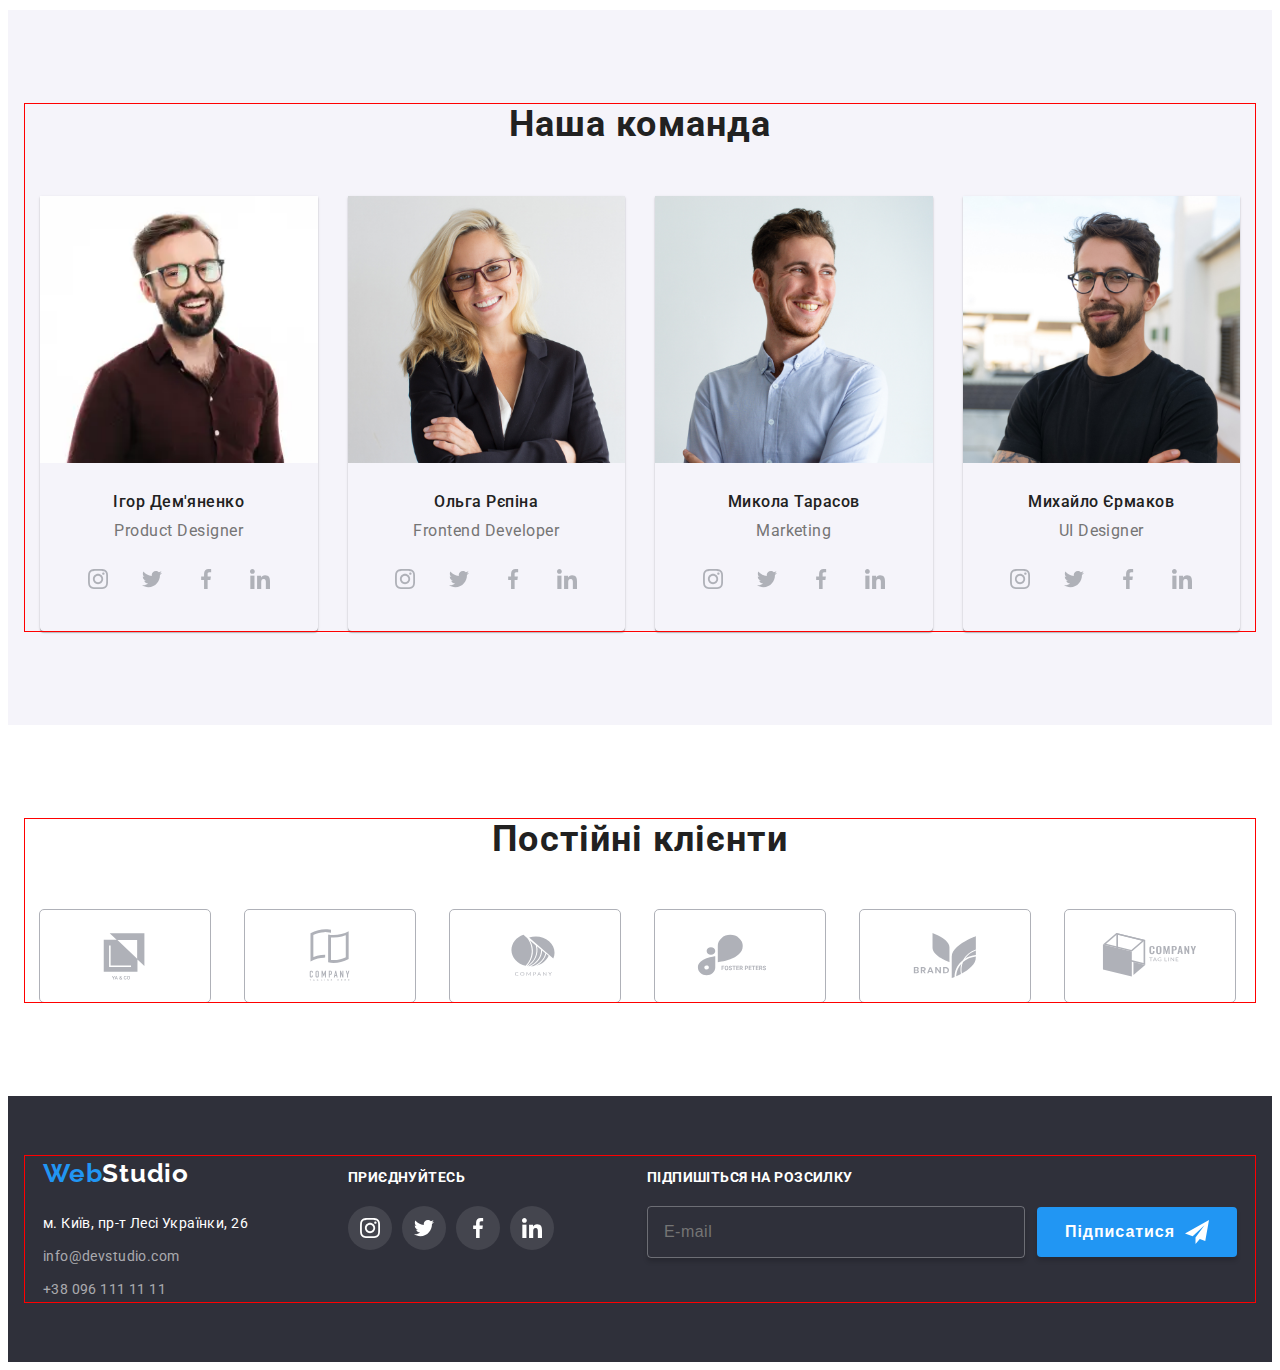
==== commit a41d30ca: "reten" ====
--- a/index.html
+++ b/index.html
@@ -22,6 +22,11 @@
     <header class="header">
       <div class="container">
         <a href="./index.html" class="header__logo"><span class="header__color">Web</span>Studio</a>
+        <button data-modal-header-open class="header__btn" type="button">
+          <svg class="header__menu">
+            <use href="./img/symbol-defs.svg#icon-menu"></use>
+          </svg>
+        </button>
         <nav class="nav">
           <ul class="nav__list">
             <li class="nav__item">
@@ -50,18 +55,41 @@
               <span class="header__cell">+38 096 111 11 11</span></a>
           </li>
         </ul>
+        <div data-header-modal class="menu is-hidden">
+          <button data-modal-header-close class="menu__btn" type="button">
+            <svg class="menu__close">
+              <use href="./img/symbol-defs.svg#icon-close"></use>
+            </svg>
+          </button>
+          <ul class="menu__list">
+            <li class="menu__item"><a href="./index.html" class="menu__link">Студія</a></li>
+            <li class="menu__item"><a href="./pages/portfolio.html" class="menu__link">Портфоліо</a></li>
+            <li class="menu__item"><a href="#" class="menu__link">Контакти</a></li>
+          </ul>
+          <ul class="menu__contact-list">
+            <li class="menu__contact-item"><a href="tel:+380961111111" class="menu__link-contact">+38 096 111 11 11</a></li>
+            <li class="menu__contact-item"><a href="mailto:info@devstudio.com" class="menu__link-contact">info@devstudio.com</a></li>
+          </ul>
+          <ul class="menu__list-social">
+            <li class="menu__item-social"><a href="#" class="menu__link-social">Instagram</a></li>
+            <li class="menu__item-social"><a href="#" class="menu__link-social">Twitter</a></li>
+            <li class="menu__item-social"><a href="#" class="menu__link-social">Facebook</a></li>
+            <li class="menu__item-social"><a href="#" class="menu__link-social">LinkedIn</a></li>
+          </ul>
+        </div>
       </div>
     </header>
     
     <main>
       <section class="hero">
-        <div class="container">
+        <div class="container hero__box">
           <h1 class="hero__title">Ефективні рішення для вашого бізнесу</h1>
           <button type="button" class="hero__btn" data-modal-open>
             Замовити послугу
           </button>
         </div>
       </section>
+      
       <section class="advant">
         <div class="container">
           <ul class="advant__list">
@@ -100,19 +128,32 @@
           <h2 class="work__title">Чим ми займаємося</h2>
           <ul class="work__list">
             <li class="work__item">
-              <img src="./img/comp.jpg" alt="comp" class="work-images" />
+              <picture>
+                <source srcset="./img/desktop/workone-desktop@1x.webp 1x, ./img/desktop/workone-desktop@2x.webp 2x" media="(min-width: 1200px)">
+                <source srcset="./img/tablet/hero-tablet@1x.webp 1x, ./img/tablet/hero-tablet@2x.webp 2x" media="(min-width: 768px)">
+                <source srcset="./img/mobile/workone-mobile@1x.webp 1x, ./img/mobile/workone-mobile@2x.webp 2x" media="(max-width: 767px)">
+                <img src="./img/comp.jpg" alt="comp" class="work-images" />
+              </picture>
               <div class="work__wrap">
                 <h3 class="work__deck">Десктопні додатки</h3>
               </div>
             </li>
             <li class="work__item">
+            <picture>
+              <source srcset="./img/desktop/worktwo-desktop@1x.webp 1x, ./img/desktop/worktwo-desktop@2x.webp 2x" media="(min-width: 1200px)">
+              <source srcset="./img/tablet/worktwo-tablet@1x.webp 1x, ./img/tablet/worktwo-tablet@2x.webp 2x" media="(min-width: 768px)">
+              <source srcset="./img/mobile/worktwo-mobile@1x.webp 1x, ./img/mobile/worktwo-mobile@2x.webp 2x" media="(max-width: 767px)">
               <img src="./img/tel.jpg" alt="tel" class="work__images" />
+            </picture>
               <div class="work__wrap">
                 <h3 class="work__deck">Мобільні додатки</h3>
               </div>
             </li>
             <li class="work__item">
+            <picture>
+              <source srcset="./img/desktop/workthree-desktop@1x.webp 1x, ./img/desktop/workthree-desktop@2x.webp 2x" media="(min-width: 1200px)">
               <img src="./img/tablet.jpg" alt="tablet" class="work__images" />
+            </picture>
               <div class="work__wrap">
                 <h3 class="work__deck">Дизайнерські рішення</h3>
               </div>
@@ -120,12 +161,18 @@
           </ul>
         </div>
       </section>
+      
       <section class="team">
         <div class="container">
           <h2 class="team__title">Наша команда</h2>
           <ul class="team__list">
             <li class="team__item">
+              <picture>
+                <source srcset="./img/desktop/igor-desktop@1x.webp 1x, ./img/desktop/igor-desktop@2x.webp 2x" media="(min-width: 1200px)">
+                <source srcset="./img/tablet/igor-tablet@1x.webp 1x, ./img/tablet/igor-tablet@2x.webp 2x " media="(min-width: 768px)"> 
+                <source srcset="./img/mobile/igor-mobile@1x.webp 1x, ./img/mobile/igor-mobile@2x.webp 2x" media="(max-width: 767px)"> 
               <img src="./img/igor.jpg" alt="igor" class="team__img" />
+            </picture>
               <div class="team__wrap">
                 <h3 class="team__name">Ігор Дем'яненко</h3>
                 <p class="team__taxt">Product Designer</p>
@@ -326,6 +373,7 @@
         </div>
       </section>
     </main>
+
      <footer class="footer">
       <div class="container">
         <div class="footer__wrapper">
@@ -400,13 +448,13 @@
         </div>
       </div>
     </footer>
+
     <div class="backdrop is-hidden" data-modal>
       <div class="modal">
         <h2 class="modal__title">Залиште свої дані, ми вам передзвонимо</h2>
         <form class="modal__form">
           <div class="modal__box">
-            <label class="modal__label" for="name"
-              >Ім'я
+            <label class="modal__label" for="name">Ім'я
               <input type="text" class="modal__input" id="name" required />
               <svg class="modal__icon">
                 <use href="./img/symbol-defs.svg#icon-person"></use>
@@ -414,11 +462,8 @@
             </label>
           </div>
           <div class="modal__box">
-            <label class="modal__label" for="tel"
-              >Телефон
-              <input
-                type="tel"
-                class="modal__input"
+            <label class="modal__label" for="tel">Телефон
+              <input type="tel" class="modal__input"
                 id="tel"
                 required
                 pattern="^(\+?38)?0\d{9}$"
@@ -430,8 +475,7 @@
             </label>
           </div>
           <div class="modal__box">
-            <label class="modal__label" for="post"
-              >Пошта
+            <label class="modal__label" for="post">Пошта
               <input type="email" class="modal__input" id="post" required />
 
               <svg class="modal__icon">
@@ -439,9 +483,7 @@
               </svg>
             </label>
           </div>
-          <label class="modal__label" for="coment"
-            >Коментар
-            <textarea
+          <label class="modal__label" for="coment">Коментар<textarea
               name="feedback"
               placeholder="Введіть текст"
               class="modal__coment"
@@ -465,5 +507,6 @@
       </div>
     </div>
     <script src="./js/modal.js"></script>
+    <script src="./js/menu.js"></script>
   </body>
 </html>
--- a/style/main.min.css
+++ b/style/main.min.css
@@ -1 +1 @@
-body{font-family:"Roboto"}.container{max-width:1200px;margin:0 auto;padding:0 15px;outline:1px solid red}@media screen and (min-width: 480px){.container{width:480px}}@media screen and (min-width: 768px){.container{width:768px}}@media screen and (min-width: 1200px){.container{width:1200px}}ul{list-style:none;margin:0;padding:0}a{text-decoration:none}img{display:block;width:100%;height:auto;max-width:100%}h1,h2,h3,p{margin:0}.header{padding:16px 0;border-bottom:1px solid #ececec}@media screen and (min-width: 768px){.header{padding:21px 0}}@media screen and (min-width: 1200px){.header{padding:25px 0}}.header>.container{display:flex;align-items:center}.header__logo{color:#000;font-family:"Raleway";font-size:24px;font-weight:700;line-height:1.38;letter-spacing:.72px;margin-right:auto;animation:logo-scale 5000ms alternate infinite}@media screen and (min-width: 768px){.header__logo{margin-right:88px}}@media screen and (min-width: 1200px){.header__logo{font-size:26px;letter-spacing:.78px;margin-right:93px}}@keyframes logo-scale{0%{transform:scale(0.9)}100%{transform:scale(1.1)}}.header__color{color:#2196f3}.header__list{display:none;flex-direction:column;gap:10px;margin-left:auto}@media screen and (min-width: 768px){.header__list{display:flex}}@media screen and (min-width: 1200px){.header__list{gap:30px;flex-direction:row}}.header__item:nth-child(2) .header__icon{width:10px;height:16px}.header__link{display:flex;align-items:center;gap:10px}.header__link:hover .header__cell,.header__link:focus .header__cell{color:#2196f3}.header__link:hover .header__icon,.header__link:focus .header__icon{fill:#2196f3}.header__cell{color:#757575;font-size:12px;font-weight:500;line-height:1.14;letter-spacing:.24px;transition:color 250ms cubic-bezier(0.4, 0, 0.2, 1)}@media screen and (min-width: 1200px){.header__cell{font-size:14px;letter-spacing:.28px}}.header__icon{width:16px;height:12px;fill:#757575;transition:fill 250ms cubic-bezier(0.4, 0, 0.2, 1)}.nav{display:none}@media screen and (min-width: 768px){.nav{display:block}}.nav__list{display:flex;gap:50px}.nav__item{position:relative}.nav__link{color:#212121;font-size:14px;font-weight:500;line-height:1.14;letter-spacing:.28px;transition:color 250ms cubic-bezier(0.4, 0, 0.2, 1)}.nav__link::after{content:"";display:block;opacity:0;border-radius:2px;background-color:#2196f3;width:100%;height:4px;position:absolute;top:49px;left:0;transform:scale(0);transition:550ms cubic-bezier(0.4, 0, 0.2, 1)}.nav__link:hover,.nav__link:focus{color:#2196f3}.nav__link:hover::after,.nav__link:focus::after{opacity:1;transform:scale(1)}.curent{color:#2196f3}.curent::after{opacity:1;transform:scale(1)}.hero{padding-top:118px;padding-bottom:118px;background-image:linear-gradient(rgba(47, 48, 58, 0.4), rgba(47, 48, 58, 0.4)),url(../img/hero.webp);background-position:center;background-repeat:no-repeat;background-size:cover;text-align:center;overflow:hidden}@media screen and (min-width: 1200px){.hero{padding-top:200px;padding-bottom:200px}}.hero__title{color:#fff;text-align:center;font-size:26px;font-weight:900;line-height:1.16;letter-spacing:1.56px;text-transform:uppercase;width:100%;margin-left:auto;margin-right:auto;margin-bottom:30px;animation-name:title-move;animation-duration:2000ms}@media screen and (min-width: 480px){.hero__title{width:360px}}@media screen and (min-width: 1200px){.hero__title{font-size:44px;line-height:1.36;letter-spacing:2.64px;width:696px}}@keyframes title-move{0%{transform:translateX(-1500px) scale(0);color:#000}100%{transform:translateX(0) scale(1);color:#fff}}.hero__btn{color:#fff;text-align:center;font-size:16px;font-weight:700;line-height:1.87;letter-spacing:.96px;background-color:#2196f3;padding:10px 24px;border:none;border-radius:4px;box-shadow:0px 4px 4px 0px rgba(0,0,0,.15);animation-name:btn-move;animation-duration:2000ms}@media screen and (min-width: 1200px){.hero__btn{padding:10px 32px}}@keyframes btn-move{0%{transform:translateX(1500px) rotate(0) scale(0);color:#000;background-color:red}100%{transform:translateX(0) rotate(360deg) scale(1);color:#fff;background-color:#2196f3}}.advant{padding-top:60px;padding-bottom:60px}@media screen and (min-width: 1200px){.advant{padding-top:94px;padding-bottom:0}}.advant__list{display:flex;flex-wrap:wrap;gap:30px}.advant__item::before{content:"";margin-bottom:30px;display:block;width:100%;height:120px;border-radius:4px;background-color:#f5f4fa;background-position:center;background-repeat:no-repeat}@media screen and (min-width: 768px){.advant__item::before{width:354px}}@media screen and (min-width: 1200px){.advant__item::before{width:270px}}.advant__item:first-child::before{background-image:url(../img/antenna.png)}.advant__item:nth-child(2)::before{background-image:url(../img/clock.png)}.advant__item:nth-child(3)::before{background-image:url(../img/diagram.png)}.advant__item:last-child::before{background-image:url(../img/astronaut.png)}.advant__title{text-align:center;color:#212121;font-size:14px;font-weight:700;line-height:1.14;letter-spacing:.42px;text-transform:uppercase;margin-bottom:10px}@media screen and (min-width: 768px){.advant__title{text-align:start}}.advant__text{width:100%;color:#757575;font-size:14px;font-weight:400;line-height:1.71;letter-spacing:.4px}@media screen and (min-width: 768px){.advant__text{width:354px}}@media screen and (min-width: 1200px){.advant__text{width:270px}}.work{padding-top:94px;padding-bottom:94px;text-align:center;display:none}@media screen and (min-width: 1200px){.work{display:block}}.work__title{color:#212121;text-align:center;font-size:36px;font-weight:700;line-height:1.16;letter-spacing:1.08px;margin-bottom:50px}.work__list{display:flex;gap:30px}.work__item{position:relative}.work__wrap{padding-top:27px;padding-bottom:27px;background-color:rgba(47,48,58,.8);position:absolute;bottom:0;left:0;width:100%}.work__deck{color:#fff;text-align:center;font-size:14px;font-weight:700;line-height:1.14;letter-spacing:.42px;text-transform:uppercase}.team{padding-top:60px;padding-bottom:60px;text-align:center;background-color:#f5f4fa}@media screen and (min-width: 1200px){.team{padding-top:94px;padding-bottom:94px}}.team__title{color:#212121;text-align:center;font-size:36px;font-weight:700;line-height:1.17;letter-spacing:.84px;margin-bottom:30px}@media screen and (min-width: 1200px){.team__title{font-size:36px;letter-spacing:1.08px;line-height:1.16;margin-bottom:50px}}.team__list{display:flex;flex-wrap:wrap;gap:30px}.team__item{flex-basis:100%;border-radius:0px 0px 4px 4px;box-shadow:0px 1px 3px 0px rgba(0,0,0,.12),0px 1px 1px 0px rgba(0,0,0,.14),0px 2px 1px 0px rgba(0,0,0,.2)}@media screen and (min-width: 768px){.team__item{flex-basis:calc((100% - 30px)/2)}}@media screen and (min-width: 1200px){.team__item{flex-basis:calc((100% - 90px)/4)}}.team__img{width:100%}.team__wrap{padding-top:30px;padding-bottom:30px}.team__name{color:#212121;text-align:center;font-size:16px;font-weight:500;line-height:1.18;letter-spacing:.48px;margin-bottom:10px}.team__taxt{color:#757575;text-align:center;font-size:16px;font-weight:400;line-height:1.18;letter-spacing:.48px;margin-bottom:16px}.team__items{display:flex;justify-content:center;gap:10px}.team__link{padding:12px 12px;border-radius:50%;display:flex;justify-content:center;align-items:center;transition-property:background-color;transition-duration:250ms;transition-timing-function:cubic-bezier(0.4, 0, 0.2, 1)}.team__link:hover,.team__link:focus{border:none;background-color:#2196f3;outline:0px solid #2196f3}.team__link:hover .team__icon,.team__link:focus .team__icon{fill:#fff}.team__icon{width:20px;height:20px;fill:#afb1b8;transition-property:fill;transition-duration:250ms;transition-timing-function:cubic-bezier(0.4, 0, 0.2, 1)}.client{padding-top:60px;padding-bottom:60px;text-align:center}@media screen and (min-width: 1200px){.client{padding:94px 0}}.client__title{color:#212121;text-align:center;font-size:28px;font-weight:700;line-height:1.16;letter-spacing:.84px;margin-bottom:30px}@media screen and (min-width: 1200px){.client__title{font-size:36px;letter-spacing:1.08px;margin-bottom:50px}}.client__list{display:flex;gap:30px;flex-wrap:wrap}.client__item{flex-basis:calc((100% - 30px)/2)}@media screen and (min-width: 768px){.client__item{flex-basis:calc((100% - 60px)/3)}}@media screen and (min-width: 1200px){.client__item{flex-basis:calc((100% - 150px)/6)}}.client__item:hover .client__link,.client__item:focus .client__link{outline:1px solid #2196f3}.client__item:hover .client__icon,.client__item:focus .client__icon{fill:#2196f3}.client__link{border-radius:4px;outline:1px solid #afb1b8;width:100%;height:92px;display:flex;justify-content:center;align-items:center;transition-property:border-color;transition-duration:250ms;transition-timing-function:cubic-bezier(0.4, 0, 0.2, 1)}@media screen and (min-width: 480px){.client__link{width:210px}}@media screen and (min-width: 768px){.client__link{width:226px}}@media screen and (min-width: 1200px){.client__link{width:170px}}.client__icon{width:106px;height:60px;fill:#afb1b8;transition-property:fill;transition-duration:250ms;transition-timing-function:cubic-bezier(0.4, 0, 0.2, 1)}.footer{padding-top:60px;padding-bottom:60px;background-color:#2f303a}.footer>.container{display:flex;flex-wrap:wrap;align-items:center;justify-content:center;gap:60px}@media screen and (min-width: 768px){.footer>.container{flex-direction:row;align-items:first baseline}}@media screen and (min-width: 1200px){.footer>.container{gap:0}}.footer__wrapper{width:235px;text-align:center}@media screen and (min-width: 1200px){.footer__wrapper{text-align:start}}.footer__logo{color:#fff;font-family:"Raleway";font-size:26px;font-weight:700;line-height:1.38;letter-spacing:.78px}.footer__color{color:#2196f3}.footer__address{font-style:normal;margin-top:20px}.footer__box{text-align:center}@media screen and (min-width: 768px){.footer__box{margin-left:105px}}@media screen and (min-width: 1200px){.footer__box{margin-left:70px;text-align:start}}.footer__position{color:#fff;font-size:14px;font-weight:400;line-height:1.71;letter-spacing:.42px;margin-bottom:9px}.footer__list{display:flex;flex-direction:column;gap:9px;margin-top:9px}.footer__link{color:rgba(255,255,255,.6);font-size:14px;font-weight:400;line-height:1.71;letter-spacing:.42px}.footer__title{color:#fff;font-size:14px;font-weight:700;line-height:1.14;letter-spacing:.42px;text-transform:uppercase;margin-bottom:20px}.footer__items{display:flex;gap:10px}.footer__social{padding:12px;display:flex;justify-content:center;align-items:center;border-radius:50%;background-color:rgba(255,255,255,.1);transition-property:background-color;transition-duration:250ms;transition-timing-function:cubic-bezier(0.4, 0, 0.2, 1)}.footer__social:hover{background-color:#2196f3}.footer__icon{width:20px;height:20px;fill:#fff;transition-property:fill;transition-duration:250ms;transition-timing-function:cubic-bezier(0.4, 0, 0.2, 1)}.footer__block{text-align:center}@media screen and (max-width: 1199px){.footer__block{width:100%}}@media screen and (min-width: 1200px){.footer__block{margin-left:93px;text-align:start}}.footer__subscribe{color:#fff;font-size:14px;font-weight:700;line-height:1.14;letter-spacing:.42px;text-transform:uppercase;margin-bottom:20px;display:inline-block}.footer__form{display:flex;align-items:center;gap:20px;flex-direction:column}@media screen and (min-width: 1200px){.footer__form{gap:12px;flex-direction:row}}.footer__input{color:rgba(255,255,255,.6);font-size:16px;font-weight:400;line-height:1.25;letter-spacing:.48px;padding-top:15px;padding-bottom:15px;padding-left:16px;border-radius:4px;border:1px solid rgba(255,255,255,.3);background:rgba(33,150,243,0);box-shadow:0px 4px 4px 0px rgba(0,0,0,.15);width:100%}@media screen and (min-width: 480px){.footer__input{width:450px}}@media screen and (min-width: 1200px){.footer__input{width:358px}}.footer__btn{color:#fff;background-color:#2196f3;padding:10px 28px;text-align:center;font-size:16px;font-weight:700;line-height:1.87;letter-spacing:.96px;border-radius:4px;box-shadow:0px 4px 4px 0px rgba(0,0,0,.15);border:none;display:flex;align-items:center;gap:10px}.footer__plane{width:24px;height:24px;fill:#fff}.backdrop{position:fixed;display:flex;justify-content:center;align-items:center;top:0;left:0;width:100%;height:100%;background-image:linear-gradient(rgba(0, 0, 0, 0.5), rgba(0, 0, 0, 0.5));opacity:1;transition:opacity 400ms cubic-bezier(0.175, 0.885, 0.32, 1.275)}.is-hidden{opacity:0;pointer-events:none;visibility:hidden}.is-hidden .modal{transform:translate(0) rotate(360deg)}.modal{position:absolute;top:50%;left:50%;transform:translate(-50%, -50%);padding:40px;border-radius:4px;background:#fff;box-shadow:0px 1px 3px 0px rgba(0,0,0,.12),0px 1px 1px 0px rgba(0,0,0,.14),0px 2px 1px 0px rgba(0,0,0,.2);transition:visibility 400ms cubic-bezier(0.175, 0.885, 0.32, 1.275),opacity 400ms cubic-bezier(0.175, 0.885, 0.32, 1.275),box-shadow 400ms cubic-bezier(0.175, 0.885, 0.32, 1.275),transform 1s}.modal__title{color:#212121;text-align:center;font-size:20px;font-weight:700;line-height:1.15;letter-spacing:.6px;margin-bottom:12px;text-align:center}.modal__form{font-size:20px}.modal__box{position:relative}.modal__label{color:#757575;font-size:12px;font-weight:400;line-height:1.16;letter-spacing:.12px}.modal__icon{width:18px;height:18px;fill:#212121;position:absolute;top:55%;left:14px}.modal__input{display:block;margin-top:4px;margin-bottom:10px;width:100%;height:40px;border-radius:4px;border:1px solid rgba(33,33,33,.2);outline:rgba(0,0,0,0);padding:11px 12px 11px 42px;font-size:14px}.modal__input:hover,.modal__input:focus{border:1px solid #2196f3}.modal__input:hover+.modal__icon,.modal__input:focus+.modal__icon{fill:#2196f3}.modal__coment{display:block;margin-top:4px;margin-bottom:20px;padding:12px 16px;border-radius:4px;border:1px solid rgba(33,33,33,.2);width:100%;height:120px;color:rgba(117,117,117,.5);font-size:12px;font-weight:400;line-height:1.16;letter-spacing:.12px;resize:none;outline:rgba(0,0,0,0);font-size:14px}.modal__coment:focus{border-color:#2196f3}.modal__wrap{display:flex;align-items:center;gap:4px;margin-left:12px;margin-right:11px}.modal__checked{display:flex;align-items:center}.modal__check{width:16px;height:15px}.modal__span{color:#757575;font-size:14px;font-weight:400;line-height:1.71;letter-spacing:.42px;margin-left:8px}.modal__link{color:#2196f3;font-size:14px;font-weight:400;line-height:24px;letter-spacing:.42px;text-decoration-line:underline}.modal__btn{color:#fff;text-align:center;font-size:16px;font-weight:700;line-height:1.87;letter-spacing:.96px;padding:10px 52px;background-color:#2196f3;border:none;border-radius:4px;box-shadow:0px 4px 4px 0px rgba(0,0,0,.15);display:block;margin-left:auto;margin-right:auto;margin-top:30px}.btn__close{position:absolute;top:8px;right:8px;background-color:rgba(0,0,0,0);width:30px;height:30px;border-radius:50%;border:1px solid rgba(0,0,0,.1);outline:rgba(0,0,0,0);display:flex;justify-content:center;align-items:center}.btn__close:hover,.btn__close:focus{cursor:pointer}.btn__close:hover .form__close,.btn__close:focus .form__close{fill:#2196f3}.form__close{width:18px;height:18px;fill:#000}.card{padding-top:94px;padding-bottom:94px}@media screen and (min-width: 768px){.card{padding:94px 0}}@media screen and (min-width: 1200px){.card{padding:94px 0}}.card__list{display:flex;flex-wrap:wrap;gap:30px}@media screen and (min-width: 768px){.card__list{justify-content:center;margin-bottom:30px}}@media screen and (min-width: 1200px){.card__list{margin-bottom:48px}}.card__item{border:1px solid #eee;flex-basis:100%;overflow:hidden;transition-property:box-shadow;transition-duration:250ms;transition-timing-function:cubic-bezier(0.4, 0, 0.2, 1)}@media screen and (min-width: 768px){.card__item{flex-basis:calc((100% - 30px)/2)}}@media screen and (min-width: 1200px){.card__item{flex-basis:calc((100% - 60px)/3)}}.card__item:hover{box-shadow:0px 1px 1px 0px rgba(0,0,0,.12),0px 4px 4px 0px rgba(0,0,0,.06),1px 4px 6px 0px rgba(0,0,0,.16)}.card__item:hover .card__desk{opacity:1;transform:translate(0, 0)}.card__box{position:relative;overflow:hidden}.card__img{width:100%}.card__desk{width:100%;height:100%;background-color:#2196f3;padding:63px 24px;color:#fff;font-size:18px;font-weight:400;line-height:1.55;letter-spacing:.54px;opacity:0;position:absolute;top:0;left:0;transition-property:opacity,transform;transition-duration:250ms;transition-timing-function:cubic-bezier(0.4, 0, 0.2, 1);transform:translate(0, 100%)}.card__wrap{padding:20px 24px}.card__title{color:#212121;font-size:18px;font-weight:700;line-height:2;letter-spacing:1.08px;margin-bottom:4px}.card__text{color:#757575;font-size:16px;font-weight:400;line-height:1.87;letter-spacing:.48px}.button__list{display:flex;gap:8px;row-gap:15px;justify-content:start;margin-bottom:50px;flex-wrap:wrap;margin-right:100px}@media screen and (min-width: 480px){.button__list{margin-right:0px}}@media screen and (min-width: 768px){.button__list{justify-content:center;margin-right:0px}}.button__btn{color:#212121;text-align:center;font-size:16px;font-style:normal;font-weight:500;line-height:1.62;letter-spacing:.48px;border-radius:4px;background:#f5f4fa;padding:6px 22px;border:none;transition-property:color,background-color,box-shadow;transition-duration:250ms;transition-timing-function:cubic-bezier(0.4, 0, 0.2, 1)}.button__btn:hover,.button__btn:focus{color:#fff;background-color:#2196f3;box-shadow:0px 3px 1px 0px rgba(0,0,0,.1),0px 1px 2px 0px rgba(0,0,0,.08),0px 2px 2px 0px rgba(0,0,0,.12)}/*# sourceMappingURL=main.min.css.map */+body{font-family:"Roboto"}.header__cell{font-size:12px;font-weight:500;line-height:1.14;letter-spacing:.24px}.footer__subscribe,.footer__title,.work__deck,.advant__title{font-size:14px;font-weight:700;line-height:1.14;letter-spacing:.42px}.container{max-width:1200px;margin:0 auto;padding:0 15px;outline:1px solid red}@media screen and (min-width: 480px){.container{width:480px}}@media screen and (min-width: 768px){.container{width:768px}}@media screen and (min-width: 1200px){.container{width:1200px}}ul{list-style:none;margin:0;padding:0}a{text-decoration:none}img{display:block;width:100%;height:auto;max-width:100%}h1,h2,h3,p{margin:0}.header{padding:16px 0;border-bottom:1px solid #ececec}@media screen and (min-width: 768px){.header{padding:21px 0}}@media screen and (min-width: 1200px){.header{padding:25px 0}}.header>.container{display:flex;align-items:center}.header__logo{color:#000;font-family:"Raleway";font-size:24px;font-weight:700;line-height:1.38;letter-spacing:.72px;margin-right:auto;animation:logo-scale 5000ms alternate infinite}@media screen and (min-width: 768px){.header__logo{margin-right:88px}}@media screen and (min-width: 1200px){.header__logo{font-size:26px;letter-spacing:.78px;margin-right:93px}}@keyframes logo-scale{0%{transform:scale(0.9)}100%{transform:scale(1.1)}}.header__color{color:#2196f3}.header__btn{border:none;background-color:rgba(0,0,0,0)}@media screen and (min-width: 768px){.header__btn{display:none}}.header__menu{width:25px;height:30px;fill:#000}.header__list{display:none;flex-direction:column;gap:10px;margin-left:auto}@media screen and (min-width: 768px){.header__list{display:flex}}@media screen and (min-width: 1200px){.header__list{gap:30px;flex-direction:row}}.header__item:nth-child(2) .header__icon{width:10px;height:16px}.header__link{display:flex;justify-content:none;align-items:center;flex-wrap:nowrap;flex-direction:row;gap:10px}.header__link:hover .header__cell,.header__link:focus .header__cell{color:#2196f3}.header__link:hover .header__icon,.header__link:focus .header__icon{fill:#2196f3}.header__cell{color:#757575;transition:color 250ms cubic-bezier(0.4, 0, 0.2, 1)}@media screen and (min-width: 1200px){.header__cell{font-size:14px;letter-spacing:.28px}}.header__icon{width:16px;height:12px;fill:#757575;transition:fill 250ms cubic-bezier(0.4, 0, 0.2, 1)}.nav{display:none}@media screen and (min-width: 768px){.nav{display:block}}.nav__list{display:flex;gap:50px}.nav__item{position:relative}.nav__link{color:#212121;font-size:14px;font-weight:500;line-height:1.14;letter-spacing:.28px;transition:color 250ms cubic-bezier(0.4, 0, 0.2, 1)}.nav__link::after{content:"";display:block;opacity:0;border-radius:2px;background-color:#2196f3;width:100%;height:4px;position:absolute;top:49px;left:0;transform:scale(0);transition:550ms cubic-bezier(0.4, 0, 0.2, 1)}.nav__link:hover,.nav__link:focus{color:#2196f3}.nav__link:hover::after,.nav__link:focus::after{opacity:1;transform:scale(1)}.curent{color:#2196f3}.curent::after{opacity:1;transform:scale(1)}.menu{background-color:#fff;position:fixed;top:0;left:0;width:100vw;height:100vh;padding:48px 0 48px 40px;box-shadow:0px 4px 8px 0px rgba(0,0,0,.04),0px 2px 4px 0px rgba(0,0,0,.08),0px 1px 3px 0px rgba(0,0,0,.16);opacity:1;z-index:1}.menu__btn{border:none;background-color:rgba(0,0,0,0);width:40px;height:40px;position:absolute;top:10px;right:15px}.menu__close{width:25px;height:25px;fill:#212121}.menu__item:first-child{margin-bottom:36px}.menu__item:nth-child(2){margin-bottom:32px}.menu__link{color:#212121;font-size:40px;font-weight:500;line-height:1.17;letter-spacing:.8px}.menu__link:hover{color:#2196f3}.menu__contact-list{margin-top:150px}.menu__contact-item:first-child{margin-bottom:32px}.menu__link-contact{color:#757575;font-size:24px;font-weight:500;line-height:1.16;letter-spacing:.48px}.menu__contact-item:first-child .menu__link-contact{color:#2196f3;font-size:34px;line-height:1.17;letter-spacing:.68px}.menu__list-social{display:flex;margin-top:64px}.menu__link-social{color:#2196f3;font-size:18px;font-weight:500;line-height:1.22px;letter-spacing:.36px}.menu__item-social:not(:last-child){margin-right:10px;display:flex;align-items:center}.menu__item-social:not(:last-child)::after{content:"";width:1px;height:22px;background:rgba(33,33,33,.2);margin-left:10px}.is-hidden{opacity:0;pointer-events:none}.hero{padding-top:118px;padding-bottom:118px;background-image:linear-gradient(rgba(47, 48, 58, 0.4), rgba(47, 48, 58, 0.4)),url(../img/mobile/hero-mobile@1x.webp);background-position:center;background-repeat:no-repeat;background-size:cover;text-align:center;overflow:hidden}@media(min-device-pixel-ratio: 2),(-webkit-min-device-pixel-ratio: 2),(min-resolution: 192dpi),(min-resolution: 2dppx){.hero{background-image:linear-gradient(rgba(47, 48, 58, 0.4), rgba(47, 48, 58, 0.4)),url(../img/mobile/hero-mobile@2x.webp)}}@media screen and (min-width: 768px){.hero{background-image:linear-gradient(rgba(47, 48, 58, 0.4), rgba(47, 48, 58, 0.4)),url(../img/tablet/hero-tablet@1x.webp)}}@media screen and (min-width: 768px)and (min-device-pixel-ratio: 2),screen and (min-width: 768px)and (-webkit-min-device-pixel-ratio: 2),screen and (min-width: 768px)and (min-resolution: 192dpi),screen and (min-width: 768px)and (min-resolution: 2dppx){.hero{background-image:linear-gradient(rgba(47, 48, 58, 0.4), rgba(47, 48, 58, 0.4)),url(../img/tablet/hero-tablet@2x.webp)}}@media screen and (min-width: 768px)and (min-width: 1200px){.hero{padding-top:200px;padding-bottom:200px;background-image:linear-gradient(rgba(47, 48, 58, 0.4), rgba(47, 48, 58, 0.4)),url(../img/desktop/hero-desktop@1x.webp)}}@media screen and (min-width: 768px)and (min-device-pixel-ratio: 2),screen and (min-width: 768px)and (-webkit-min-device-pixel-ratio: 2),screen and (min-width: 768px)and (min-resolution: 192dpi),screen and (min-width: 768px)and (min-resolution: 2dppx){.hero{background-image:linear-gradient(rgba(47, 48, 58, 0.4), rgba(47, 48, 58, 0.4)),url(../img/desktop/hero-desktop@2x.webp)}}@media screen and (min-width: 768px){.hero__title{color:#fff;text-align:center;font-size:26px;font-weight:900;line-height:1.16;letter-spacing:1.56px;text-transform:uppercase;width:100%;margin-left:auto;margin-right:auto;margin-bottom:30px;animation-name:title-move;animation-duration:2000ms}}@media screen and (min-width: 768px)and (min-width: 480px){.hero__title{width:360px}}@media screen and (min-width: 768px)and (min-width: 1200px){.hero__title{font-size:44px;line-height:1.36;letter-spacing:2.64px;width:696px}}@media screen and (min-width: 768px){@keyframes title-move{0%{transform:translateX(-1500px) scale(0);color:#000}100%{transform:translateX(0) scale(1);color:#fff}}.hero__btn{color:#fff;text-align:center;font-size:16px;font-weight:700;line-height:1.87;letter-spacing:.96px;background-color:#2196f3;padding:10px 24px;border:none;border-radius:4px;box-shadow:0px 4px 4px 0px rgba(0,0,0,.15);animation-name:btn-move;animation-duration:2000ms}}@media screen and (min-width: 768px)and (min-width: 1200px){.hero__btn{padding:10px 32px}}@media screen and (min-width: 768px){@keyframes btn-move{0%{transform:translateX(1500px) rotate(0) scale(0);color:#000;background-color:red}100%{transform:translateX(0) rotate(360deg) scale(1);color:#fff;background-color:#2196f3}}}.advant{padding-top:60px;padding-bottom:60px}@media screen and (min-width: 1200px){.advant{padding-top:94px;padding-bottom:0}}.advant__list{display:flex;flex-wrap:wrap;gap:30px}.advant__item::before{content:"";margin-bottom:30px;display:block;width:100%;height:120px;border-radius:4px;background-color:#f5f4fa;background-position:center;background-repeat:no-repeat}@media screen and (min-width: 768px){.advant__item::before{width:354px}}@media screen and (min-width: 1200px){.advant__item::before{width:270px}}.advant__item:first-child::before{background-image:url(../img/antenna.png)}.advant__item:nth-child(2)::before{background-image:url(../img/clock.png)}.advant__item:nth-child(3)::before{background-image:url(../img/diagram.png)}.advant__item:last-child::before{background-image:url(../img/astronaut.png)}.advant__title{text-align:center;color:#212121;text-transform:uppercase;margin-bottom:10px}@media screen and (min-width: 768px){.advant__title{text-align:start}}.advant__text{width:100%;color:#757575;font-size:14px;font-weight:400;line-height:1.71;letter-spacing:.4px}@media screen and (min-width: 768px){.advant__text{width:354px}}@media screen and (min-width: 1200px){.advant__text{width:270px}}.work{padding-top:94px;padding-bottom:94px;text-align:center;display:none}@media screen and (min-width: 1200px){.work{display:block}}.work__title{color:#212121;text-align:center;font-size:36px;font-weight:700;line-height:1.16;letter-spacing:1.08px;margin-bottom:50px}.work__list{display:flex;gap:30px}.work__item{position:relative}.work__wrap{padding-top:27px;padding-bottom:27px;background-color:rgba(47,48,58,.8);position:absolute;bottom:0;left:0;width:100%}.work__deck{color:#fff;text-align:center;text-transform:uppercase}.team{padding-top:60px;padding-bottom:60px;text-align:center;background-color:#f5f4fa}@media screen and (min-width: 1200px){.team{padding-top:94px;padding-bottom:94px}}.team__title{color:#212121;text-align:center;font-size:36px;font-weight:700;line-height:1.17;letter-spacing:.84px;margin-bottom:30px}@media screen and (min-width: 1200px){.team__title{font-size:36px;letter-spacing:1.08px;line-height:1.16;margin-bottom:50px}}.team__list{display:flex;flex-wrap:wrap;gap:30px}.team__item{flex-basis:100%;border-radius:0px 0px 4px 4px;box-shadow:0px 1px 3px 0px rgba(0,0,0,.12),0px 1px 1px 0px rgba(0,0,0,.14),0px 2px 1px 0px rgba(0,0,0,.2)}@media screen and (min-width: 768px){.team__item{flex-basis:calc((100% - 30px)/2)}}@media screen and (min-width: 1200px){.team__item{flex-basis:calc((100% - 90px)/4)}}.team__img{width:100%}.team__wrap{padding-top:30px;padding-bottom:30px}.team__name{color:#212121;text-align:center;font-size:16px;font-weight:500;line-height:1.18;letter-spacing:.48px;margin-bottom:10px}.team__taxt{color:#757575;text-align:center;font-size:16px;font-weight:400;line-height:1.18;letter-spacing:.48px;margin-bottom:16px}.team__items{display:flex;justify-content:center;gap:10px}.team__link{padding:12px 12px;border-radius:50%;display:flex;justify-content:center;align-items:center;flex-wrap:nowrap;flex-direction:none;transition-property:background-color;transition-duration:250ms;transition-timing-function:cubic-bezier(0.4, 0, 0.2, 1)}.team__link:hover,.team__link:focus{border:none;background-color:#2196f3;outline:0px solid #2196f3}.team__link:hover .team__icon,.team__link:focus .team__icon{fill:#fff}.team__icon{width:20px;height:20px;fill:#afb1b8;transition-property:fill;transition-duration:250ms;transition-timing-function:cubic-bezier(0.4, 0, 0.2, 1)}.client{padding-top:60px;padding-bottom:60px;text-align:center}@media screen and (min-width: 1200px){.client{padding:94px 0}}.client__title{color:#212121;text-align:center;font-size:28px;font-weight:700;line-height:1.16;letter-spacing:.84px;margin-bottom:30px}@media screen and (min-width: 1200px){.client__title{font-size:36px;letter-spacing:1.08px;margin-bottom:50px}}.client__list{display:flex;gap:30px;flex-wrap:wrap}.client__item{flex-basis:calc((100% - 30px)/2)}@media screen and (min-width: 768px){.client__item{flex-basis:calc((100% - 60px)/3)}}@media screen and (min-width: 1200px){.client__item{flex-basis:calc((100% - 150px)/6)}}.client__item:hover .client__link,.client__item:focus .client__link{outline:1px solid #2196f3}.client__item:hover .client__icon,.client__item:focus .client__icon{fill:#2196f3}.client__link{border-radius:4px;outline:1px solid #afb1b8;width:100%;height:92px;display:flex;justify-content:center;align-items:center;flex-wrap:nowrap;flex-direction:none;transition-property:border-color;transition-duration:250ms;transition-timing-function:cubic-bezier(0.4, 0, 0.2, 1)}@media screen and (min-width: 480px){.client__link{width:210px}}@media screen and (min-width: 768px){.client__link{width:226px}}@media screen and (min-width: 1200px){.client__link{width:170px}}.client__icon{width:106px;height:60px;fill:#afb1b8;transition-property:fill;transition-duration:250ms;transition-timing-function:cubic-bezier(0.4, 0, 0.2, 1)}.footer{padding-top:60px;padding-bottom:60px;background-color:#2f303a}.footer>.container{display:flex;justify-content:center;align-items:center;flex-wrap:wrap;flex-direction:none;gap:60px}@media screen and (min-width: 768px){.footer>.container{flex-direction:row;align-items:first baseline}}@media screen and (min-width: 1200px){.footer>.container{gap:0}}.footer__wrapper{width:235px;text-align:center}@media screen and (min-width: 1200px){.footer__wrapper{text-align:start}}.footer__logo{color:#fff;font-family:"Raleway";font-size:26px;font-weight:700;line-height:1.38;letter-spacing:.78px}.footer__color{color:#2196f3}.footer__address{font-style:normal;margin-top:20px}.footer__box{text-align:center}@media screen and (min-width: 768px){.footer__box{margin-left:105px}}@media screen and (min-width: 1200px){.footer__box{margin-left:70px;text-align:start}}.footer__position{color:#fff;font-size:14px;font-weight:400;line-height:1.71;letter-spacing:.42px;margin-bottom:9px}.footer__list{display:flex;flex-direction:column;gap:9px;margin-top:9px}.footer__link{color:rgba(255,255,255,.6);font-size:14px;font-weight:400;line-height:1.71;letter-spacing:.42px}.footer__title{color:#fff;text-transform:uppercase;margin-bottom:20px}.footer__items{display:flex;gap:10px}.footer__social{padding:12px;display:flex;justify-content:center;align-items:center;flex-wrap:nowrap;flex-direction:row;border-radius:50%;background-color:rgba(255,255,255,.1);transition-property:background-color;transition-duration:250ms;transition-timing-function:cubic-bezier(0.4, 0, 0.2, 1)}.footer__social:hover{background-color:#2196f3}.footer__icon{width:20px;height:20px;fill:#fff;transition-property:fill;transition-duration:250ms;transition-timing-function:cubic-bezier(0.4, 0, 0.2, 1)}.footer__block{text-align:center}@media screen and (max-width: 1199px){.footer__block{width:100%}}@media screen and (min-width: 1200px){.footer__block{margin-left:93px;text-align:start}}.footer__subscribe{color:#fff;text-transform:uppercase;margin-bottom:20px;display:inline-block}.footer__form{display:flex;align-items:center;flex-direction:column;gap:20px}@media screen and (min-width: 1200px){.footer__form{gap:12px;flex-direction:row}}.footer__input{color:rgba(255,255,255,.6);font-size:16px;font-weight:400;line-height:1.25;letter-spacing:.48px;padding-top:15px;padding-bottom:15px;padding-left:16px;border-radius:4px;border:1px solid rgba(255,255,255,.3);background:rgba(33,150,243,0);box-shadow:0px 4px 4px 0px rgba(0,0,0,.15);width:100%;outline:none}@media screen and (min-width: 480px){.footer__input{width:450px}}@media screen and (min-width: 1200px){.footer__input{width:358px}}.footer__btn{color:#fff;background-color:#2196f3;padding:10px 28px;text-align:center;font-size:16px;font-weight:700;line-height:1.87;letter-spacing:.96px;border-radius:4px;box-shadow:0px 4px 4px 0px rgba(0,0,0,.15);border:none;display:flex;align-items:center;gap:10px}.footer__plane{width:24px;height:24px;fill:#fff}.backdrop{position:fixed;display:flex;justify-content:center;align-items:center;top:0;left:0;width:100%;height:100%;background-image:linear-gradient(rgba(0, 0, 0, 0.5), rgba(0, 0, 0, 0.5));opacity:1;transition:opacity 400ms cubic-bezier(0.175, 0.885, 0.32, 1.275)}.is-hidden{opacity:0;pointer-events:none;visibility:hidden}.is-hidden .modal{transform:translate(0) rotate(360deg)}.modal{position:absolute;top:50%;left:50%;transform:translate(-50%, -50%);padding:40px;border-radius:4px;background:#fff;width:100%;height:609px;box-shadow:0px 1px 3px 0px rgba(0,0,0,.12),0px 1px 1px 0px rgba(0,0,0,.14),0px 2px 1px 0px rgba(0,0,0,.2);transition:visibility 400ms cubic-bezier(0.175, 0.885, 0.32, 1.275),opacity 400ms cubic-bezier(0.175, 0.885, 0.32, 1.275),box-shadow 400ms cubic-bezier(0.175, 0.885, 0.32, 1.275),transform 1s}@media screen and (min-width: 480px){.modal{width:450px;height:609px}}@media screen and (min-width: 1200px){.modal{width:528px;height:581px}}.modal__title{color:#212121;text-align:center;font-size:20px;line-height:1.15;letter-spacing:.6px;margin-bottom:12px}.modal__form{font-size:20px}.modal__box{position:relative}.modal__label{color:#757575;font-size:12px;font-weight:400;line-height:1.16;letter-spacing:.12px}.modal__icon{width:18px;height:18px;fill:#212121;position:absolute;top:55%;left:14px;transition-property:fill;transition-duration:250ms;transition-timing-function:cubic-bezier(0.4, 0, 0.2, 1)}.modal__input{display:block;margin-top:4px;margin-bottom:10px;width:100%;height:40px;border-radius:4px;border:1px solid rgba(33,33,33,.2);outline:rgba(0,0,0,0);padding:11px 12px 11px 42px;font-size:14px;transition:border 250ms cubic-bezier(0.4, 0, 0.2, 1)}.modal__input:hover,.modal__input:focus{border:1px solid #2196f3}.modal__input:hover+.modal__icon,.modal__input:focus+.modal__icon{fill:#2196f3}.modal__coment{display:block;margin-top:4px;margin-bottom:20px;padding:12px 16px;border-radius:4px;border:1px solid rgba(33,33,33,.2);width:100%;height:115px;color:rgba(117,117,117,.5);font-size:12px;font-weight:400;line-height:1.16;letter-spacing:.12px;resize:none;outline:rgba(0,0,0,0);font-size:14px;transition:border 250ms cubic-bezier(0.4, 0, 0.2, 1)}@media screen and (min-width: 1200px){.modal__coment{height:120px}}.modal__coment:focus,.modal__coment:hover{border:1px solid #2196f3}.modal__wrap{display:flex;align-items:center;gap:4px;margin-left:12px;margin-right:11px}.modal__checked{display:flex;align-items:center}.modal__check{width:14px;height:13px}@media screen and (min-width: 1200px){.modal__check{width:16px;height:15px}}.modal__span{color:#757575;font-size:12px;font-weight:400;letter-spacing:.36px;margin-left:8px}@media screen and (min-width: 1200px){.modal__span{font-size:14px;font-style:normal;line-height:1.71;letter-spacing:.42px}}.modal__link{color:#2196f3;font-size:11px;font-weight:400;letter-spacing:.36px;line-height:normal;text-decoration-line:underline}@media screen and (min-width: 1200px){.modal__link{font-size:14px;font-style:normal;line-height:1.71;letter-spacing:.42px}}.modal__btn{color:#fff;text-align:center;font-size:16px;font-weight:700;line-height:1.87;letter-spacing:.96px;padding:10px 52px;background-color:#2196f3;border:none;border-radius:4px;box-shadow:0px 4px 4px 0px rgba(0,0,0,.15);display:block;margin-left:auto;margin-right:auto;margin-top:30px}.btn__close{position:absolute;top:14px;right:8px;background-color:rgba(0,0,0,0);width:30px;height:30px;border-radius:50%;border:1px solid rgba(0,0,0,.1);outline:rgba(0,0,0,0);display:flex;justify-content:center;align-items:center}@media screen and (min-width: 1200px){.btn__close{top:8px;right:8px}}.btn__close:hover,.btn__close:focus{cursor:pointer}.btn__close:hover .form__close,.btn__close:focus .form__close{fill:#2196f3}.form__close{width:18px;height:18px;fill:#000;transition-property:fill;transition-duration:250ms;transition-timing-function:cubic-bezier(0.4, 0, 0.2, 1)}.card{padding-top:94px;padding-bottom:94px}@media screen and (min-width: 768px){.card{padding:94px 0}}@media screen and (min-width: 1200px){.card{padding:94px 0}}.card__list{display:flex;flex-wrap:wrap;gap:30px}@media screen and (min-width: 768px){.card__list{margin-bottom:30px}}@media screen and (min-width: 1200px){.card__list{margin-bottom:48px}}.card__item{border:1px solid #eee;flex-basis:100%;overflow:hidden;transition-property:box-shadow;transition-duration:250ms;transition-timing-function:cubic-bezier(0.4, 0, 0.2, 1)}@media screen and (min-width: 768px){.card__item{flex-basis:calc((100% - 30px)/2)}}@media screen and (min-width: 1200px){.card__item{flex-basis:calc((100% - 60px)/3)}}.card__item:hover{box-shadow:0px 1px 1px 0px rgba(0,0,0,.12),0px 4px 4px 0px rgba(0,0,0,.06),1px 4px 6px 0px rgba(0,0,0,.16)}.card__item:hover .card__desk{opacity:1;transform:translate(0, 0)}.card__box{position:relative;overflow:hidden}.card__img{width:100%}.card__desk{width:100%;height:100%;background-color:#2196f3;padding:63px 24px;color:#fff;font-size:18px;font-weight:400;line-height:1.55;letter-spacing:.54px;opacity:0;position:absolute;top:0;left:0;transition-property:opacity,transform;transition-duration:250ms;transition-timing-function:cubic-bezier(0.4, 0, 0.2, 1);transform:translate(0, 100%)}.card__wrap{padding:20px 24px}.card__title{color:#212121;font-size:18px;font-weight:700;line-height:2;letter-spacing:1.08px;margin-bottom:4px}.card__text{color:#757575;font-size:16px;font-weight:400;line-height:1.87;letter-spacing:.48px}.button__list{display:flex;gap:8px;row-gap:15px;justify-content:start;margin-bottom:50px;flex-wrap:wrap;margin-right:100px}@media screen and (min-width: 480px){.button__list{margin-right:0px}}@media screen and (min-width: 768px){.button__list{justify-content:center;margin-right:0px}}.button__btn{color:#212121;text-align:center;font-size:16px;font-style:normal;font-weight:500;line-height:1.62;letter-spacing:.48px;border-radius:4px;background:#f5f4fa;padding:6px 22px;border:none;transition-property:color,background-color,box-shadow;transition-duration:250ms;transition-timing-function:cubic-bezier(0.4, 0, 0.2, 1)}.button__btn:hover,.button__btn:focus{color:#fff;background-color:#2196f3;box-shadow:0px 3px 1px 0px rgba(0,0,0,.1),0px 1px 2px 0px rgba(0,0,0,.08),0px 2px 2px 0px rgba(0,0,0,.12)}/*# sourceMappingURL=main.min.css.map */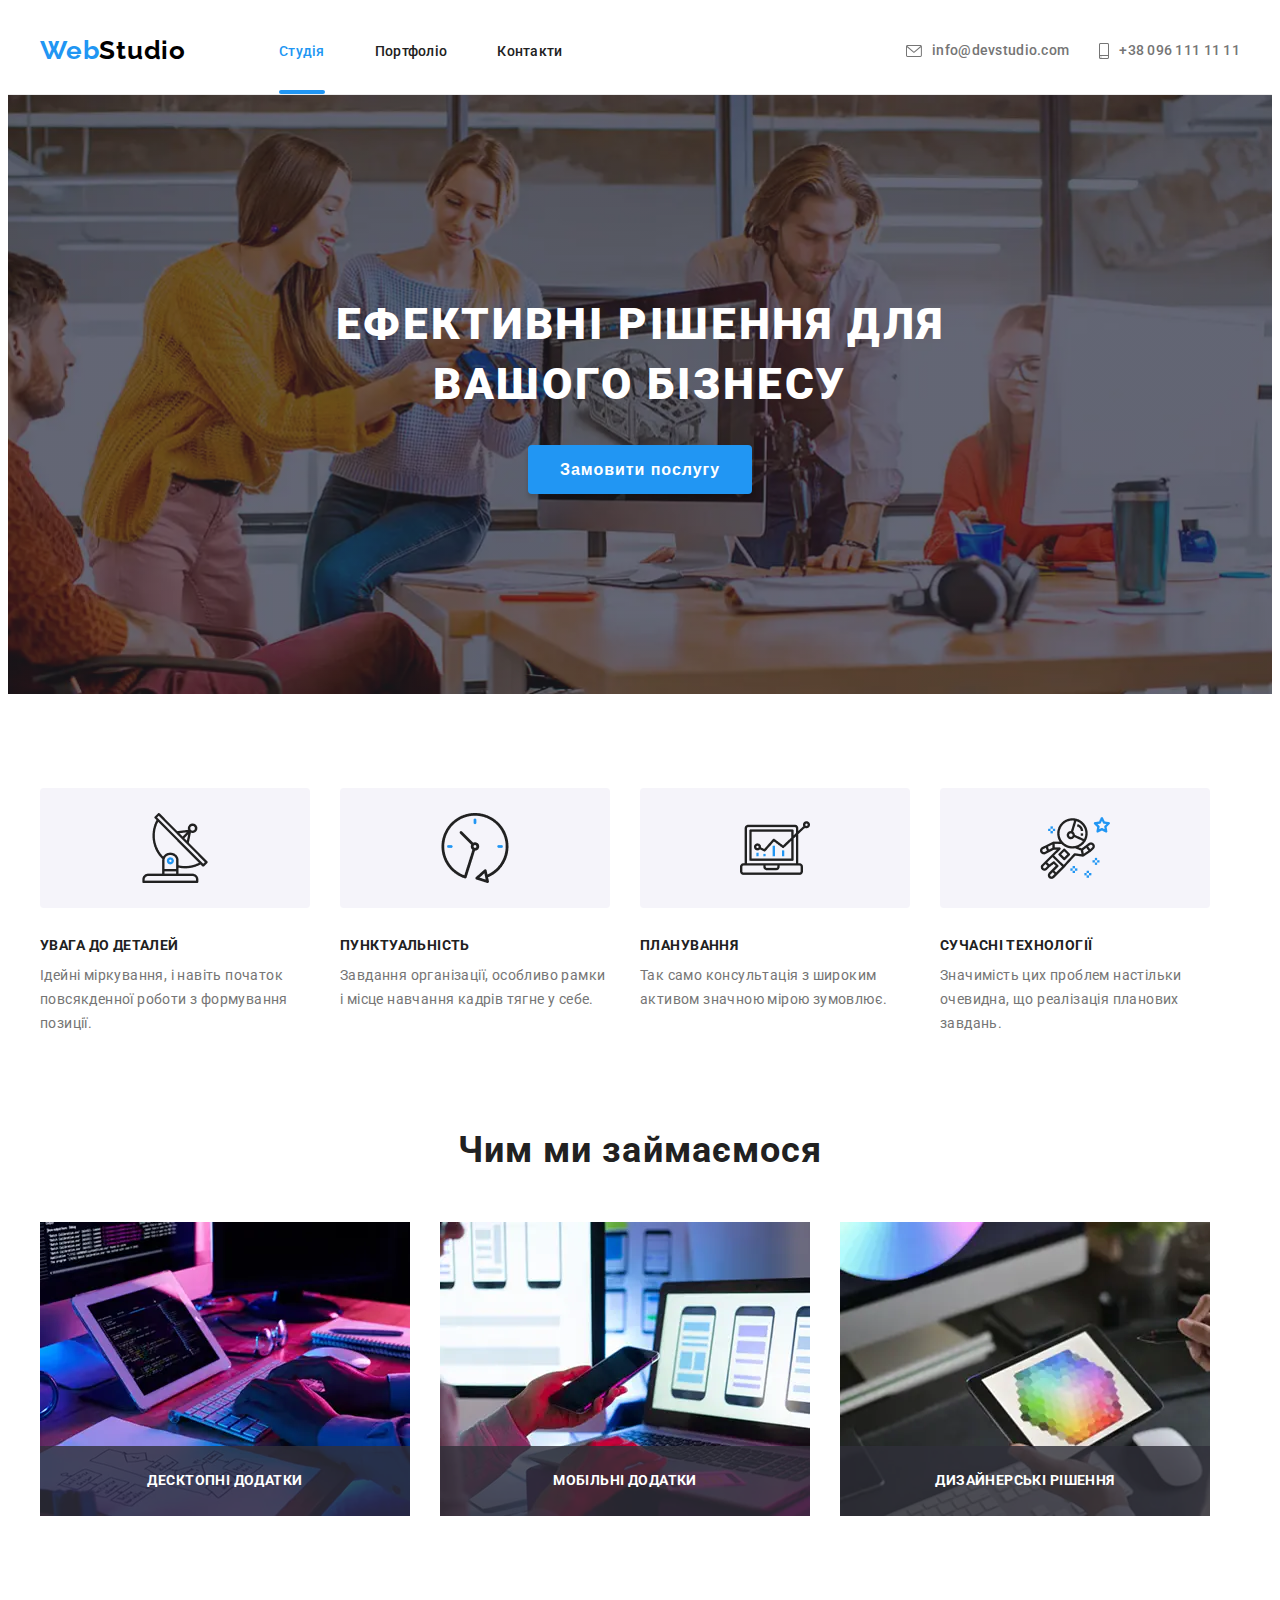
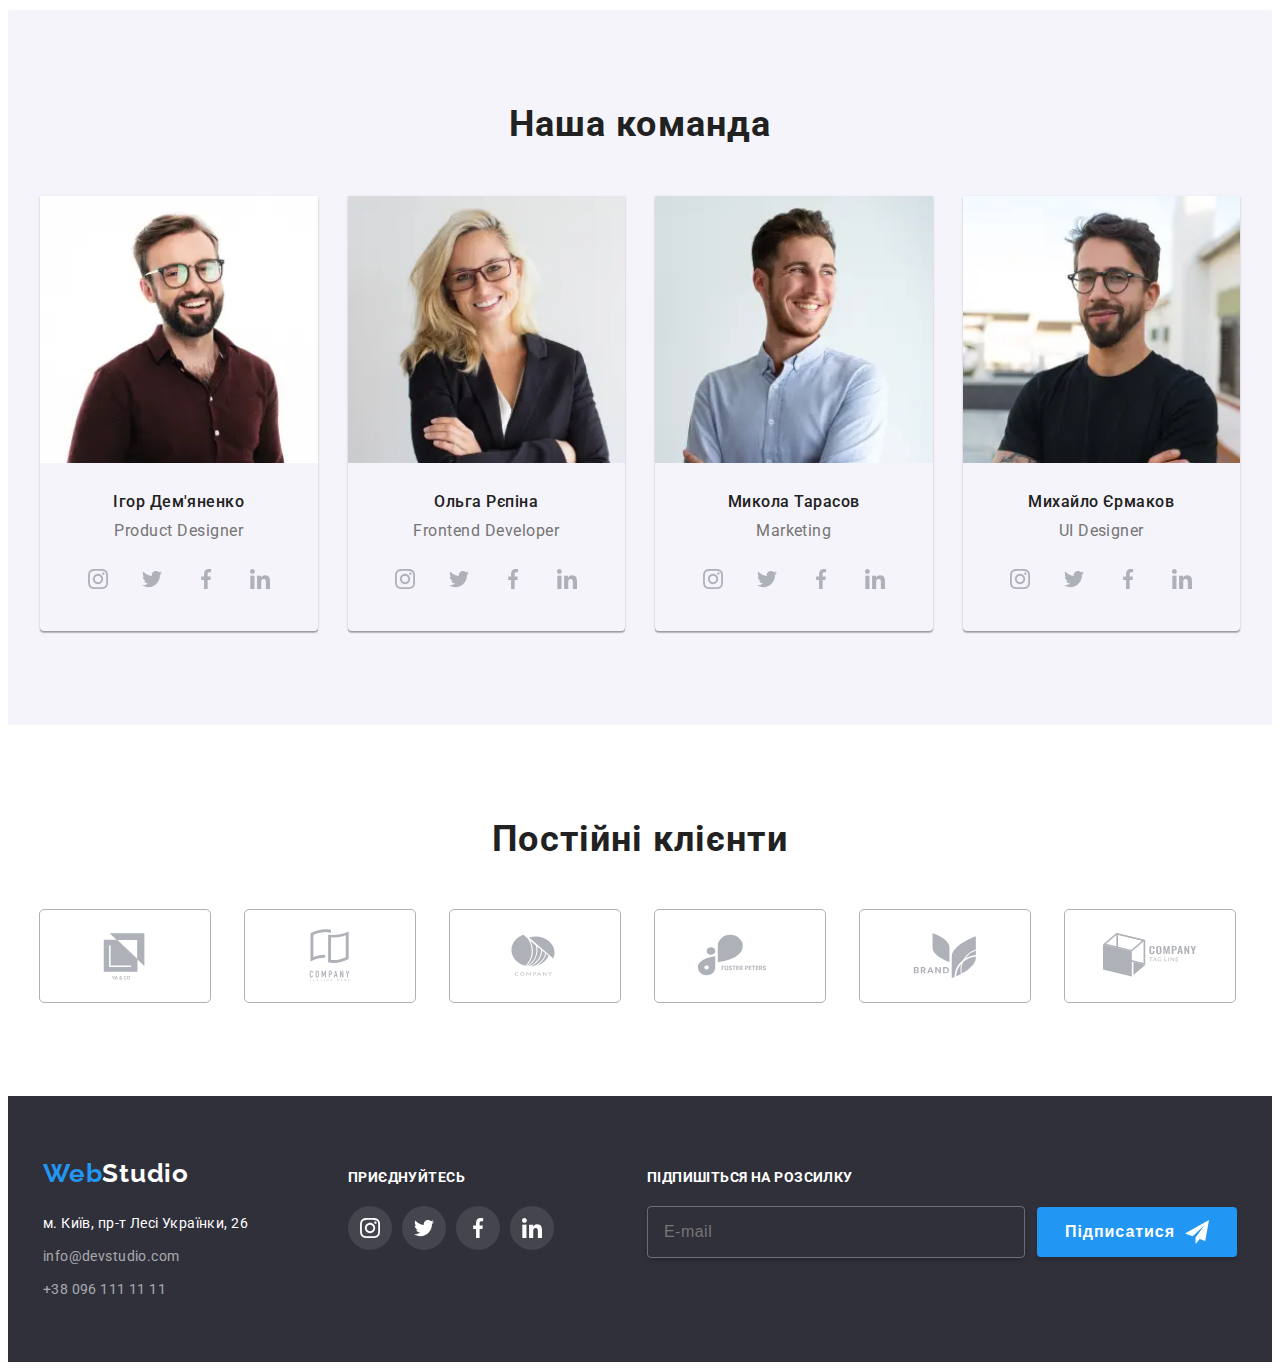
==== commit 73d1ba99: "retenindex" ====
--- a/index.html
+++ b/index.html
@@ -130,8 +130,6 @@
             <li class="work__item">
               <picture>
                 <source srcset="./img/desktop/workone-desktop@1x.webp 1x, ./img/desktop/workone-desktop@2x.webp 2x" media="(min-width: 1200px)">
-                <source srcset="./img/tablet/hero-tablet@1x.webp 1x, ./img/tablet/hero-tablet@2x.webp 2x" media="(min-width: 768px)">
-                <source srcset="./img/mobile/workone-mobile@1x.webp 1x, ./img/mobile/workone-mobile@2x.webp 2x" media="(max-width: 767px)">
                 <img src="./img/comp.jpg" alt="comp" class="work-images" />
               </picture>
               <div class="work__wrap">
@@ -169,7 +167,7 @@
             <li class="team__item">
               <picture>
                 <source srcset="./img/desktop/igor-desktop@1x.webp 1x, ./img/desktop/igor-desktop@2x.webp 2x" media="(min-width: 1200px)">
-                <source srcset="./img/tablet/igor-tablet@1x.webp 1x, ./img/tablet/igor-tablet@2x.webp 2x " media="(min-width: 768px)"> 
+                <source srcset="./img/tablet/igor-tablet@1x.webp 1x, ./img/tablet/igor-tablet@2x.webp 2x" media="(min-width: 768px)"> 
                 <source srcset="./img/mobile/igor-mobile@1x.webp 1x, ./img/mobile/igor-mobile@2x.webp 2x" media="(max-width: 767px)"> 
               <img src="./img/igor.jpg" alt="igor" class="team__img" />
             </picture>
@@ -209,7 +207,12 @@
               </div>
             </li>
             <li class="team__item">
+              <picture>
+                <source srcset="./img/desktop/olha-desktop@1x.webp 1x, ./img/desktop/olha-desktop@2x.webp 2x" media="(min-width: 1200px)">
+                <source srcset="./img/tablet/olha-tablet@1x.webp 1x, ./img/tablet/olha-tablet@2x.webp 2x" media="(min-width: 768px)">
+                <source srcset="./img/mobile/olha-mobile@1x.webp 1x, ./img/mobile/olha-mobile@2x.webp 2x" media="(max-width: 767px)">
               <img src="./img/olha.jpg" alt="olha" class="team__img" />
+            </picture>
               <div class="team__wrap">
                 <h3 class="team__name">Ольга Рєпіна</h3>
                 <p class="team__taxt">Frontend Developer</p>
@@ -246,7 +249,12 @@
               </div>
             </li>
             <li class="team__item">
+              <picture>
+                <source srcset="./img/desktop/mukola-desktop@1x.webp 1x, ./img/desktop/mukola-desktop@2x.webp 2x" media="(min-width: 1200px)">
+                <source srcset="./img/tablet/mukola-tablet@1x.webp 1x, ./img/tablet/mukola-tablet@2x.webp 2x" media="(min-width: 768px)">
+                <source srcset="./img/mobile/mukola-mobile@1x.webp 1x, ./img/mobile/mukola-mobile@2x.webp 2x" media="(max-width: 767px)">
               <img src="./img/mukola.jpg" alt="mukola" class="team__img" />
+            </picture>
               <div class="team__wrap">
                 <h3 class="team__name">Микола Тарасов</h3>
                 <p class="team__taxt">Marketing</p>
@@ -283,7 +291,12 @@
               </div>
             </li>
             <li class="team__item">
+              <picture>
+                <source srcset="./img/desktop/michael-desktop@1x.webp 1x, ./img/desktop/michael-desktop@2x.webp 2x" media="(min-width: 1200px)">
+                <source srcset="./img/tablet/michael-tablet@1x.webp 1x, ./img/tablet/michael-tablet@2x.webp 2x" media="(min-width: 768px)">
+                <source srcset="./img/mobile/michael-mobile@1x.webp 1x, ./img/mobile/michael-mobile@2x.webp 2x" media="(max-width: 767px)">
               <img src="./img/michael.jpg" alt="michael" class="team__img" />
+            </picture>
               <div class="team__wrap">
                 <h3 class="team__name">Михайло Єрмаков</h3>
                 <p class="team__taxt">UI Designer</p>
--- a/style/main.min.css
+++ b/style/main.min.css
@@ -1 +1 @@
-body{font-family:"Roboto"}.header__cell{font-size:12px;font-weight:500;line-height:1.14;letter-spacing:.24px}.footer__subscribe,.footer__title,.work__deck,.advant__title{font-size:14px;font-weight:700;line-height:1.14;letter-spacing:.42px}.container{max-width:1200px;margin:0 auto;padding:0 15px;outline:1px solid red}@media screen and (min-width: 480px){.container{width:480px}}@media screen and (min-width: 768px){.container{width:768px}}@media screen and (min-width: 1200px){.container{width:1200px}}ul{list-style:none;margin:0;padding:0}a{text-decoration:none}img{display:block;width:100%;height:auto;max-width:100%}h1,h2,h3,p{margin:0}.header{padding:16px 0;border-bottom:1px solid #ececec}@media screen and (min-width: 768px){.header{padding:21px 0}}@media screen and (min-width: 1200px){.header{padding:25px 0}}.header>.container{display:flex;align-items:center}.header__logo{color:#000;font-family:"Raleway";font-size:24px;font-weight:700;line-height:1.38;letter-spacing:.72px;margin-right:auto;animation:logo-scale 5000ms alternate infinite}@media screen and (min-width: 768px){.header__logo{margin-right:88px}}@media screen and (min-width: 1200px){.header__logo{font-size:26px;letter-spacing:.78px;margin-right:93px}}@keyframes logo-scale{0%{transform:scale(0.9)}100%{transform:scale(1.1)}}.header__color{color:#2196f3}.header__btn{border:none;background-color:rgba(0,0,0,0)}@media screen and (min-width: 768px){.header__btn{display:none}}.header__menu{width:25px;height:30px;fill:#000}.header__list{display:none;flex-direction:column;gap:10px;margin-left:auto}@media screen and (min-width: 768px){.header__list{display:flex}}@media screen and (min-width: 1200px){.header__list{gap:30px;flex-direction:row}}.header__item:nth-child(2) .header__icon{width:10px;height:16px}.header__link{display:flex;justify-content:none;align-items:center;flex-wrap:nowrap;flex-direction:row;gap:10px}.header__link:hover .header__cell,.header__link:focus .header__cell{color:#2196f3}.header__link:hover .header__icon,.header__link:focus .header__icon{fill:#2196f3}.header__cell{color:#757575;transition:color 250ms cubic-bezier(0.4, 0, 0.2, 1)}@media screen and (min-width: 1200px){.header__cell{font-size:14px;letter-spacing:.28px}}.header__icon{width:16px;height:12px;fill:#757575;transition:fill 250ms cubic-bezier(0.4, 0, 0.2, 1)}.nav{display:none}@media screen and (min-width: 768px){.nav{display:block}}.nav__list{display:flex;gap:50px}.nav__item{position:relative}.nav__link{color:#212121;font-size:14px;font-weight:500;line-height:1.14;letter-spacing:.28px;transition:color 250ms cubic-bezier(0.4, 0, 0.2, 1)}.nav__link::after{content:"";display:block;opacity:0;border-radius:2px;background-color:#2196f3;width:100%;height:4px;position:absolute;top:49px;left:0;transform:scale(0);transition:550ms cubic-bezier(0.4, 0, 0.2, 1)}.nav__link:hover,.nav__link:focus{color:#2196f3}.nav__link:hover::after,.nav__link:focus::after{opacity:1;transform:scale(1)}.curent{color:#2196f3}.curent::after{opacity:1;transform:scale(1)}.menu{background-color:#fff;position:fixed;top:0;left:0;width:100vw;height:100vh;padding:48px 0 48px 40px;box-shadow:0px 4px 8px 0px rgba(0,0,0,.04),0px 2px 4px 0px rgba(0,0,0,.08),0px 1px 3px 0px rgba(0,0,0,.16);opacity:1;z-index:1}.menu__btn{border:none;background-color:rgba(0,0,0,0);width:40px;height:40px;position:absolute;top:10px;right:15px}.menu__close{width:25px;height:25px;fill:#212121}.menu__item:first-child{margin-bottom:36px}.menu__item:nth-child(2){margin-bottom:32px}.menu__link{color:#212121;font-size:40px;font-weight:500;line-height:1.17;letter-spacing:.8px}.menu__link:hover{color:#2196f3}.menu__contact-list{margin-top:150px}.menu__contact-item:first-child{margin-bottom:32px}.menu__link-contact{color:#757575;font-size:24px;font-weight:500;line-height:1.16;letter-spacing:.48px}.menu__contact-item:first-child .menu__link-contact{color:#2196f3;font-size:34px;line-height:1.17;letter-spacing:.68px}.menu__list-social{display:flex;margin-top:64px}.menu__link-social{color:#2196f3;font-size:18px;font-weight:500;line-height:1.22px;letter-spacing:.36px}.menu__item-social:not(:last-child){margin-right:10px;display:flex;align-items:center}.menu__item-social:not(:last-child)::after{content:"";width:1px;height:22px;background:rgba(33,33,33,.2);margin-left:10px}.is-hidden{opacity:0;pointer-events:none}.hero{padding-top:118px;padding-bottom:118px;background-image:linear-gradient(rgba(47, 48, 58, 0.4), rgba(47, 48, 58, 0.4)),url(../img/mobile/hero-mobile@1x.webp);background-position:center;background-repeat:no-repeat;background-size:cover;text-align:center;overflow:hidden}@media(min-device-pixel-ratio: 2),(-webkit-min-device-pixel-ratio: 2),(min-resolution: 192dpi),(min-resolution: 2dppx){.hero{background-image:linear-gradient(rgba(47, 48, 58, 0.4), rgba(47, 48, 58, 0.4)),url(../img/mobile/hero-mobile@2x.webp)}}@media screen and (min-width: 768px){.hero{background-image:linear-gradient(rgba(47, 48, 58, 0.4), rgba(47, 48, 58, 0.4)),url(../img/tablet/hero-tablet@1x.webp)}}@media screen and (min-width: 768px)and (min-device-pixel-ratio: 2),screen and (min-width: 768px)and (-webkit-min-device-pixel-ratio: 2),screen and (min-width: 768px)and (min-resolution: 192dpi),screen and (min-width: 768px)and (min-resolution: 2dppx){.hero{background-image:linear-gradient(rgba(47, 48, 58, 0.4), rgba(47, 48, 58, 0.4)),url(../img/tablet/hero-tablet@2x.webp)}}@media screen and (min-width: 768px)and (min-width: 1200px){.hero{padding-top:200px;padding-bottom:200px;background-image:linear-gradient(rgba(47, 48, 58, 0.4), rgba(47, 48, 58, 0.4)),url(../img/desktop/hero-desktop@1x.webp)}}@media screen and (min-width: 768px)and (min-device-pixel-ratio: 2),screen and (min-width: 768px)and (-webkit-min-device-pixel-ratio: 2),screen and (min-width: 768px)and (min-resolution: 192dpi),screen and (min-width: 768px)and (min-resolution: 2dppx){.hero{background-image:linear-gradient(rgba(47, 48, 58, 0.4), rgba(47, 48, 58, 0.4)),url(../img/desktop/hero-desktop@2x.webp)}}@media screen and (min-width: 768px){.hero__title{color:#fff;text-align:center;font-size:26px;font-weight:900;line-height:1.16;letter-spacing:1.56px;text-transform:uppercase;width:100%;margin-left:auto;margin-right:auto;margin-bottom:30px;animation-name:title-move;animation-duration:2000ms}}@media screen and (min-width: 768px)and (min-width: 480px){.hero__title{width:360px}}@media screen and (min-width: 768px)and (min-width: 1200px){.hero__title{font-size:44px;line-height:1.36;letter-spacing:2.64px;width:696px}}@media screen and (min-width: 768px){@keyframes title-move{0%{transform:translateX(-1500px) scale(0);color:#000}100%{transform:translateX(0) scale(1);color:#fff}}.hero__btn{color:#fff;text-align:center;font-size:16px;font-weight:700;line-height:1.87;letter-spacing:.96px;background-color:#2196f3;padding:10px 24px;border:none;border-radius:4px;box-shadow:0px 4px 4px 0px rgba(0,0,0,.15);animation-name:btn-move;animation-duration:2000ms}}@media screen and (min-width: 768px)and (min-width: 1200px){.hero__btn{padding:10px 32px}}@media screen and (min-width: 768px){@keyframes btn-move{0%{transform:translateX(1500px) rotate(0) scale(0);color:#000;background-color:red}100%{transform:translateX(0) rotate(360deg) scale(1);color:#fff;background-color:#2196f3}}}.advant{padding-top:60px;padding-bottom:60px}@media screen and (min-width: 1200px){.advant{padding-top:94px;padding-bottom:0}}.advant__list{display:flex;flex-wrap:wrap;gap:30px}.advant__item::before{content:"";margin-bottom:30px;display:block;width:100%;height:120px;border-radius:4px;background-color:#f5f4fa;background-position:center;background-repeat:no-repeat}@media screen and (min-width: 768px){.advant__item::before{width:354px}}@media screen and (min-width: 1200px){.advant__item::before{width:270px}}.advant__item:first-child::before{background-image:url(../img/antenna.png)}.advant__item:nth-child(2)::before{background-image:url(../img/clock.png)}.advant__item:nth-child(3)::before{background-image:url(../img/diagram.png)}.advant__item:last-child::before{background-image:url(../img/astronaut.png)}.advant__title{text-align:center;color:#212121;text-transform:uppercase;margin-bottom:10px}@media screen and (min-width: 768px){.advant__title{text-align:start}}.advant__text{width:100%;color:#757575;font-size:14px;font-weight:400;line-height:1.71;letter-spacing:.4px}@media screen and (min-width: 768px){.advant__text{width:354px}}@media screen and (min-width: 1200px){.advant__text{width:270px}}.work{padding-top:94px;padding-bottom:94px;text-align:center;display:none}@media screen and (min-width: 1200px){.work{display:block}}.work__title{color:#212121;text-align:center;font-size:36px;font-weight:700;line-height:1.16;letter-spacing:1.08px;margin-bottom:50px}.work__list{display:flex;gap:30px}.work__item{position:relative}.work__wrap{padding-top:27px;padding-bottom:27px;background-color:rgba(47,48,58,.8);position:absolute;bottom:0;left:0;width:100%}.work__deck{color:#fff;text-align:center;text-transform:uppercase}.team{padding-top:60px;padding-bottom:60px;text-align:center;background-color:#f5f4fa}@media screen and (min-width: 1200px){.team{padding-top:94px;padding-bottom:94px}}.team__title{color:#212121;text-align:center;font-size:36px;font-weight:700;line-height:1.17;letter-spacing:.84px;margin-bottom:30px}@media screen and (min-width: 1200px){.team__title{font-size:36px;letter-spacing:1.08px;line-height:1.16;margin-bottom:50px}}.team__list{display:flex;flex-wrap:wrap;gap:30px}.team__item{flex-basis:100%;border-radius:0px 0px 4px 4px;box-shadow:0px 1px 3px 0px rgba(0,0,0,.12),0px 1px 1px 0px rgba(0,0,0,.14),0px 2px 1px 0px rgba(0,0,0,.2)}@media screen and (min-width: 768px){.team__item{flex-basis:calc((100% - 30px)/2)}}@media screen and (min-width: 1200px){.team__item{flex-basis:calc((100% - 90px)/4)}}.team__img{width:100%}.team__wrap{padding-top:30px;padding-bottom:30px}.team__name{color:#212121;text-align:center;font-size:16px;font-weight:500;line-height:1.18;letter-spacing:.48px;margin-bottom:10px}.team__taxt{color:#757575;text-align:center;font-size:16px;font-weight:400;line-height:1.18;letter-spacing:.48px;margin-bottom:16px}.team__items{display:flex;justify-content:center;gap:10px}.team__link{padding:12px 12px;border-radius:50%;display:flex;justify-content:center;align-items:center;flex-wrap:nowrap;flex-direction:none;transition-property:background-color;transition-duration:250ms;transition-timing-function:cubic-bezier(0.4, 0, 0.2, 1)}.team__link:hover,.team__link:focus{border:none;background-color:#2196f3;outline:0px solid #2196f3}.team__link:hover .team__icon,.team__link:focus .team__icon{fill:#fff}.team__icon{width:20px;height:20px;fill:#afb1b8;transition-property:fill;transition-duration:250ms;transition-timing-function:cubic-bezier(0.4, 0, 0.2, 1)}.client{padding-top:60px;padding-bottom:60px;text-align:center}@media screen and (min-width: 1200px){.client{padding:94px 0}}.client__title{color:#212121;text-align:center;font-size:28px;font-weight:700;line-height:1.16;letter-spacing:.84px;margin-bottom:30px}@media screen and (min-width: 1200px){.client__title{font-size:36px;letter-spacing:1.08px;margin-bottom:50px}}.client__list{display:flex;gap:30px;flex-wrap:wrap}.client__item{flex-basis:calc((100% - 30px)/2)}@media screen and (min-width: 768px){.client__item{flex-basis:calc((100% - 60px)/3)}}@media screen and (min-width: 1200px){.client__item{flex-basis:calc((100% - 150px)/6)}}.client__item:hover .client__link,.client__item:focus .client__link{outline:1px solid #2196f3}.client__item:hover .client__icon,.client__item:focus .client__icon{fill:#2196f3}.client__link{border-radius:4px;outline:1px solid #afb1b8;width:100%;height:92px;display:flex;justify-content:center;align-items:center;flex-wrap:nowrap;flex-direction:none;transition-property:border-color;transition-duration:250ms;transition-timing-function:cubic-bezier(0.4, 0, 0.2, 1)}@media screen and (min-width: 480px){.client__link{width:210px}}@media screen and (min-width: 768px){.client__link{width:226px}}@media screen and (min-width: 1200px){.client__link{width:170px}}.client__icon{width:106px;height:60px;fill:#afb1b8;transition-property:fill;transition-duration:250ms;transition-timing-function:cubic-bezier(0.4, 0, 0.2, 1)}.footer{padding-top:60px;padding-bottom:60px;background-color:#2f303a}.footer>.container{display:flex;justify-content:center;align-items:center;flex-wrap:wrap;flex-direction:none;gap:60px}@media screen and (min-width: 768px){.footer>.container{flex-direction:row;align-items:first baseline}}@media screen and (min-width: 1200px){.footer>.container{gap:0}}.footer__wrapper{width:235px;text-align:center}@media screen and (min-width: 1200px){.footer__wrapper{text-align:start}}.footer__logo{color:#fff;font-family:"Raleway";font-size:26px;font-weight:700;line-height:1.38;letter-spacing:.78px}.footer__color{color:#2196f3}.footer__address{font-style:normal;margin-top:20px}.footer__box{text-align:center}@media screen and (min-width: 768px){.footer__box{margin-left:105px}}@media screen and (min-width: 1200px){.footer__box{margin-left:70px;text-align:start}}.footer__position{color:#fff;font-size:14px;font-weight:400;line-height:1.71;letter-spacing:.42px;margin-bottom:9px}.footer__list{display:flex;flex-direction:column;gap:9px;margin-top:9px}.footer__link{color:rgba(255,255,255,.6);font-size:14px;font-weight:400;line-height:1.71;letter-spacing:.42px}.footer__title{color:#fff;text-transform:uppercase;margin-bottom:20px}.footer__items{display:flex;gap:10px}.footer__social{padding:12px;display:flex;justify-content:center;align-items:center;flex-wrap:nowrap;flex-direction:row;border-radius:50%;background-color:rgba(255,255,255,.1);transition-property:background-color;transition-duration:250ms;transition-timing-function:cubic-bezier(0.4, 0, 0.2, 1)}.footer__social:hover{background-color:#2196f3}.footer__icon{width:20px;height:20px;fill:#fff;transition-property:fill;transition-duration:250ms;transition-timing-function:cubic-bezier(0.4, 0, 0.2, 1)}.footer__block{text-align:center}@media screen and (max-width: 1199px){.footer__block{width:100%}}@media screen and (min-width: 1200px){.footer__block{margin-left:93px;text-align:start}}.footer__subscribe{color:#fff;text-transform:uppercase;margin-bottom:20px;display:inline-block}.footer__form{display:flex;align-items:center;flex-direction:column;gap:20px}@media screen and (min-width: 1200px){.footer__form{gap:12px;flex-direction:row}}.footer__input{color:rgba(255,255,255,.6);font-size:16px;font-weight:400;line-height:1.25;letter-spacing:.48px;padding-top:15px;padding-bottom:15px;padding-left:16px;border-radius:4px;border:1px solid rgba(255,255,255,.3);background:rgba(33,150,243,0);box-shadow:0px 4px 4px 0px rgba(0,0,0,.15);width:100%;outline:none}@media screen and (min-width: 480px){.footer__input{width:450px}}@media screen and (min-width: 1200px){.footer__input{width:358px}}.footer__btn{color:#fff;background-color:#2196f3;padding:10px 28px;text-align:center;font-size:16px;font-weight:700;line-height:1.87;letter-spacing:.96px;border-radius:4px;box-shadow:0px 4px 4px 0px rgba(0,0,0,.15);border:none;display:flex;align-items:center;gap:10px}.footer__plane{width:24px;height:24px;fill:#fff}.backdrop{position:fixed;display:flex;justify-content:center;align-items:center;top:0;left:0;width:100%;height:100%;background-image:linear-gradient(rgba(0, 0, 0, 0.5), rgba(0, 0, 0, 0.5));opacity:1;transition:opacity 400ms cubic-bezier(0.175, 0.885, 0.32, 1.275)}.is-hidden{opacity:0;pointer-events:none;visibility:hidden}.is-hidden .modal{transform:translate(0) rotate(360deg)}.modal{position:absolute;top:50%;left:50%;transform:translate(-50%, -50%);padding:40px;border-radius:4px;background:#fff;width:100%;height:609px;box-shadow:0px 1px 3px 0px rgba(0,0,0,.12),0px 1px 1px 0px rgba(0,0,0,.14),0px 2px 1px 0px rgba(0,0,0,.2);transition:visibility 400ms cubic-bezier(0.175, 0.885, 0.32, 1.275),opacity 400ms cubic-bezier(0.175, 0.885, 0.32, 1.275),box-shadow 400ms cubic-bezier(0.175, 0.885, 0.32, 1.275),transform 1s}@media screen and (min-width: 480px){.modal{width:450px;height:609px}}@media screen and (min-width: 1200px){.modal{width:528px;height:581px}}.modal__title{color:#212121;text-align:center;font-size:20px;line-height:1.15;letter-spacing:.6px;margin-bottom:12px}.modal__form{font-size:20px}.modal__box{position:relative}.modal__label{color:#757575;font-size:12px;font-weight:400;line-height:1.16;letter-spacing:.12px}.modal__icon{width:18px;height:18px;fill:#212121;position:absolute;top:55%;left:14px;transition-property:fill;transition-duration:250ms;transition-timing-function:cubic-bezier(0.4, 0, 0.2, 1)}.modal__input{display:block;margin-top:4px;margin-bottom:10px;width:100%;height:40px;border-radius:4px;border:1px solid rgba(33,33,33,.2);outline:rgba(0,0,0,0);padding:11px 12px 11px 42px;font-size:14px;transition:border 250ms cubic-bezier(0.4, 0, 0.2, 1)}.modal__input:hover,.modal__input:focus{border:1px solid #2196f3}.modal__input:hover+.modal__icon,.modal__input:focus+.modal__icon{fill:#2196f3}.modal__coment{display:block;margin-top:4px;margin-bottom:20px;padding:12px 16px;border-radius:4px;border:1px solid rgba(33,33,33,.2);width:100%;height:115px;color:rgba(117,117,117,.5);font-size:12px;font-weight:400;line-height:1.16;letter-spacing:.12px;resize:none;outline:rgba(0,0,0,0);font-size:14px;transition:border 250ms cubic-bezier(0.4, 0, 0.2, 1)}@media screen and (min-width: 1200px){.modal__coment{height:120px}}.modal__coment:focus,.modal__coment:hover{border:1px solid #2196f3}.modal__wrap{display:flex;align-items:center;gap:4px;margin-left:12px;margin-right:11px}.modal__checked{display:flex;align-items:center}.modal__check{width:14px;height:13px}@media screen and (min-width: 1200px){.modal__check{width:16px;height:15px}}.modal__span{color:#757575;font-size:12px;font-weight:400;letter-spacing:.36px;margin-left:8px}@media screen and (min-width: 1200px){.modal__span{font-size:14px;font-style:normal;line-height:1.71;letter-spacing:.42px}}.modal__link{color:#2196f3;font-size:11px;font-weight:400;letter-spacing:.36px;line-height:normal;text-decoration-line:underline}@media screen and (min-width: 1200px){.modal__link{font-size:14px;font-style:normal;line-height:1.71;letter-spacing:.42px}}.modal__btn{color:#fff;text-align:center;font-size:16px;font-weight:700;line-height:1.87;letter-spacing:.96px;padding:10px 52px;background-color:#2196f3;border:none;border-radius:4px;box-shadow:0px 4px 4px 0px rgba(0,0,0,.15);display:block;margin-left:auto;margin-right:auto;margin-top:30px}.btn__close{position:absolute;top:14px;right:8px;background-color:rgba(0,0,0,0);width:30px;height:30px;border-radius:50%;border:1px solid rgba(0,0,0,.1);outline:rgba(0,0,0,0);display:flex;justify-content:center;align-items:center}@media screen and (min-width: 1200px){.btn__close{top:8px;right:8px}}.btn__close:hover,.btn__close:focus{cursor:pointer}.btn__close:hover .form__close,.btn__close:focus .form__close{fill:#2196f3}.form__close{width:18px;height:18px;fill:#000;transition-property:fill;transition-duration:250ms;transition-timing-function:cubic-bezier(0.4, 0, 0.2, 1)}.card{padding-top:94px;padding-bottom:94px}@media screen and (min-width: 768px){.card{padding:94px 0}}@media screen and (min-width: 1200px){.card{padding:94px 0}}.card__list{display:flex;flex-wrap:wrap;gap:30px}@media screen and (min-width: 768px){.card__list{margin-bottom:30px}}@media screen and (min-width: 1200px){.card__list{margin-bottom:48px}}.card__item{border:1px solid #eee;flex-basis:100%;overflow:hidden;transition-property:box-shadow;transition-duration:250ms;transition-timing-function:cubic-bezier(0.4, 0, 0.2, 1)}@media screen and (min-width: 768px){.card__item{flex-basis:calc((100% - 30px)/2)}}@media screen and (min-width: 1200px){.card__item{flex-basis:calc((100% - 60px)/3)}}.card__item:hover{box-shadow:0px 1px 1px 0px rgba(0,0,0,.12),0px 4px 4px 0px rgba(0,0,0,.06),1px 4px 6px 0px rgba(0,0,0,.16)}.card__item:hover .card__desk{opacity:1;transform:translate(0, 0)}.card__box{position:relative;overflow:hidden}.card__img{width:100%}.card__desk{width:100%;height:100%;background-color:#2196f3;padding:63px 24px;color:#fff;font-size:18px;font-weight:400;line-height:1.55;letter-spacing:.54px;opacity:0;position:absolute;top:0;left:0;transition-property:opacity,transform;transition-duration:250ms;transition-timing-function:cubic-bezier(0.4, 0, 0.2, 1);transform:translate(0, 100%)}.card__wrap{padding:20px 24px}.card__title{color:#212121;font-size:18px;font-weight:700;line-height:2;letter-spacing:1.08px;margin-bottom:4px}.card__text{color:#757575;font-size:16px;font-weight:400;line-height:1.87;letter-spacing:.48px}.button__list{display:flex;gap:8px;row-gap:15px;justify-content:start;margin-bottom:50px;flex-wrap:wrap;margin-right:100px}@media screen and (min-width: 480px){.button__list{margin-right:0px}}@media screen and (min-width: 768px){.button__list{justify-content:center;margin-right:0px}}.button__btn{color:#212121;text-align:center;font-size:16px;font-style:normal;font-weight:500;line-height:1.62;letter-spacing:.48px;border-radius:4px;background:#f5f4fa;padding:6px 22px;border:none;transition-property:color,background-color,box-shadow;transition-duration:250ms;transition-timing-function:cubic-bezier(0.4, 0, 0.2, 1)}.button__btn:hover,.button__btn:focus{color:#fff;background-color:#2196f3;box-shadow:0px 3px 1px 0px rgba(0,0,0,.1),0px 1px 2px 0px rgba(0,0,0,.08),0px 2px 2px 0px rgba(0,0,0,.12)}/*# sourceMappingURL=main.min.css.map */+body{font-family:"Roboto"}.header__cell{font-size:12px;font-weight:500;line-height:1.14;letter-spacing:.24px}.footer__subscribe,.footer__title,.work__deck,.advant__title{font-size:14px;font-weight:700;line-height:1.14;letter-spacing:.42px}.container{max-width:1200px;margin:0 auto;padding:0 15px}@media screen and (min-width: 480px){.container{width:480px}}@media screen and (min-width: 768px){.container{width:768px}}@media screen and (min-width: 1200px){.container{width:1200px}}ul{list-style:none;margin:0;padding:0}a{text-decoration:none}img{display:block;width:100%;height:auto;max-width:100%}h1,h2,h3,p{margin:0}.header{padding:16px 0;border-bottom:1px solid #ececec}@media screen and (min-width: 768px){.header{padding:21px 0}}@media screen and (min-width: 1200px){.header{padding:25px 0}}.header>.container{display:flex;align-items:center}.header__logo{color:#000;font-family:"Raleway";font-size:24px;font-weight:700;line-height:1.38;letter-spacing:.72px;margin-right:auto;animation:logo-scale 5000ms alternate infinite}@media screen and (min-width: 768px){.header__logo{margin-right:88px}}@media screen and (min-width: 1200px){.header__logo{font-size:26px;letter-spacing:.78px;margin-right:93px}}@keyframes logo-scale{0%{transform:scale(0.9)}100%{transform:scale(1.1)}}.header__color{color:#2196f3}.header__btn{border:none;background-color:rgba(0,0,0,0)}@media screen and (min-width: 768px){.header__btn{display:none}}.header__menu{width:25px;height:30px;fill:#000}.header__list{display:none;flex-direction:column;gap:10px;margin-left:auto}@media screen and (min-width: 768px){.header__list{display:flex}}@media screen and (min-width: 1200px){.header__list{gap:30px;flex-direction:row}}.header__item:nth-child(2) .header__icon{width:10px;height:16px}.header__link{display:flex;justify-content:none;align-items:center;flex-wrap:nowrap;flex-direction:row;gap:10px}.header__link:hover .header__cell,.header__link:focus .header__cell{color:#2196f3}.header__link:hover .header__icon,.header__link:focus .header__icon{fill:#2196f3}.header__cell{color:#757575;transition:color 250ms cubic-bezier(0.4, 0, 0.2, 1)}@media screen and (min-width: 1200px){.header__cell{font-size:14px;letter-spacing:.28px}}.header__icon{width:16px;height:12px;fill:#757575;transition:fill 250ms cubic-bezier(0.4, 0, 0.2, 1)}.nav{display:none}@media screen and (min-width: 768px){.nav{display:block}}.nav__list{display:flex;gap:50px}.nav__item{position:relative}.nav__link{color:#212121;font-size:14px;font-weight:500;line-height:1.14;letter-spacing:.28px;transition:color 250ms cubic-bezier(0.4, 0, 0.2, 1)}.nav__link::after{content:"";display:block;opacity:0;border-radius:2px;background-color:#2196f3;width:100%;height:4px;position:absolute;top:49px;left:0;transform:scale(0);transition:550ms cubic-bezier(0.4, 0, 0.2, 1)}.nav__link:hover,.nav__link:focus{color:#2196f3}.nav__link:hover::after,.nav__link:focus::after{opacity:1;transform:scale(1)}.curent{color:#2196f3}.curent::after{opacity:1;transform:scale(1)}.menu{background-color:#fff;position:fixed;top:0;left:0;width:100vw;height:100vh;padding:48px 0 48px 40px;box-shadow:0px 4px 8px 0px rgba(0,0,0,.04),0px 2px 4px 0px rgba(0,0,0,.08),0px 1px 3px 0px rgba(0,0,0,.16);opacity:1;z-index:1}.menu__btn{border:none;background-color:rgba(0,0,0,0);width:40px;height:40px;position:absolute;top:10px;right:15px}.menu__close{width:25px;height:25px;fill:#212121}.menu__item:first-child{margin-bottom:36px}.menu__item:nth-child(2){margin-bottom:32px}.menu__link{color:#212121;font-size:40px;font-weight:500;line-height:1.17;letter-spacing:.8px}.menu__link:hover{color:#2196f3}.menu__contact-list{margin-top:150px}.menu__contact-item:first-child{margin-bottom:32px}.menu__link-contact{color:#757575;font-size:24px;font-weight:500;line-height:1.16;letter-spacing:.48px}.menu__contact-item:first-child .menu__link-contact{color:#2196f3;font-size:34px;line-height:1.17;letter-spacing:.68px}.menu__list-social{display:flex;margin-top:64px}.menu__link-social{color:#2196f3;font-size:18px;font-weight:500;line-height:1.22px;letter-spacing:.36px}.menu__item-social:not(:last-child){margin-right:10px;display:flex;align-items:center}.menu__item-social:not(:last-child)::after{content:"";width:1px;height:22px;background:rgba(33,33,33,.2);margin-left:10px}.is-hidden{opacity:0;pointer-events:none}.hero{padding-top:118px;padding-bottom:118px;background-image:linear-gradient(rgba(47, 48, 58, 0.4), rgba(47, 48, 58, 0.4)),url(../img/mobile/hero-mobile@1x.webp);background-position:center;background-repeat:no-repeat;background-size:cover;text-align:center;overflow:hidden}@media(min-device-pixel-ratio: 2),(-webkit-min-device-pixel-ratio: 2),(min-resolution: 192dpi),(min-resolution: 2dppx){.hero{background-image:linear-gradient(rgba(47, 48, 58, 0.4), rgba(47, 48, 58, 0.4)),url(../img/mobile/hero-mobile@2x.webp)}}@media screen and (min-width: 768px){.hero{background-image:linear-gradient(rgba(47, 48, 58, 0.4), rgba(47, 48, 58, 0.4)),url(../img/tablet/hero-tablet@1x.webp)}}@media screen and (min-width: 768px)and (min-device-pixel-ratio: 2),screen and (min-width: 768px)and (-webkit-min-device-pixel-ratio: 2),screen and (min-width: 768px)and (min-resolution: 192dpi),screen and (min-width: 768px)and (min-resolution: 2dppx){.hero{background-image:linear-gradient(rgba(47, 48, 58, 0.4), rgba(47, 48, 58, 0.4)),url(../img/tablet/hero-tablet@2x.webp)}}@media screen and (min-width: 1200px){.hero{padding-top:200px;padding-bottom:200px;background-image:linear-gradient(rgba(47, 48, 58, 0.4), rgba(47, 48, 58, 0.4)),url(../img/desktop/hero-desktop@1x.webp)}}@media screen and (min-width: 1200px)and (min-device-pixel-ratio: 2),screen and (min-width: 1200px)and (-webkit-min-device-pixel-ratio: 2),screen and (min-width: 1200px)and (min-resolution: 192dpi),screen and (min-width: 1200px)and (min-resolution: 2dppx){.hero{background-image:linear-gradient(rgba(47, 48, 58, 0.4), rgba(47, 48, 58, 0.4)),url(../img/desktop/hero-desktop@2x.webp)}}.hero__title{color:#fff;text-align:center;font-size:26px;font-weight:900;line-height:1.16;letter-spacing:1.56px;text-transform:uppercase;width:100%;margin-left:auto;margin-right:auto;margin-bottom:30px}@media screen and (min-width: 480px){.hero__title{width:360px}}@media screen and (min-width: 1200px){.hero__title{font-size:44px;line-height:1.36;letter-spacing:2.64px;width:696px}}.hero__btn{color:#fff;text-align:center;font-size:16px;font-weight:700;line-height:1.87;letter-spacing:.96px;background-color:#2196f3;padding:10px 24px;border:none;border-radius:4px;box-shadow:0px 4px 4px 0px rgba(0,0,0,.15)}@media screen and (min-width: 1200px){.hero__btn{padding:10px 32px}}.hero__btn:hover{background-color:#0c7cd5}.advant{padding-top:60px;padding-bottom:60px}@media screen and (min-width: 1200px){.advant{padding-top:94px;padding-bottom:0}}.advant__list{display:flex;flex-wrap:wrap;gap:30px}.advant__item::before{content:"";margin-bottom:30px;display:block;width:100%;height:120px;border-radius:4px;background-color:#f5f4fa;background-position:center;background-repeat:no-repeat}@media screen and (min-width: 768px){.advant__item::before{width:354px}}@media screen and (min-width: 1200px){.advant__item::before{width:270px}}.advant__item:first-child::before{background-image:url(../img/antenna.png)}.advant__item:nth-child(2)::before{background-image:url(../img/clock.png)}.advant__item:nth-child(3)::before{background-image:url(../img/diagram.png)}.advant__item:last-child::before{background-image:url(../img/astronaut.png)}.advant__title{text-align:center;color:#212121;text-transform:uppercase;margin-bottom:10px}@media screen and (min-width: 768px){.advant__title{text-align:start}}.advant__text{width:100%;color:#757575;font-size:14px;font-weight:400;line-height:1.71;letter-spacing:.4px}@media screen and (min-width: 768px){.advant__text{width:354px}}@media screen and (min-width: 1200px){.advant__text{width:270px}}.work{padding-top:94px;padding-bottom:94px;text-align:center;display:none}@media screen and (min-width: 1200px){.work{display:block}}.work__title{color:#212121;text-align:center;font-size:36px;font-weight:700;line-height:1.16;letter-spacing:1.08px;margin-bottom:50px}.work__list{display:flex;gap:30px}.work__item{position:relative}.work__wrap{padding-top:27px;padding-bottom:27px;background-color:rgba(47,48,58,.8);position:absolute;bottom:0;left:0;width:100%}.work__deck{color:#fff;text-align:center;text-transform:uppercase}.team{padding-top:60px;padding-bottom:60px;text-align:center;background-color:#f5f4fa}@media screen and (min-width: 1200px){.team{padding-top:94px;padding-bottom:94px}}.team__title{color:#212121;text-align:center;font-size:36px;font-weight:700;line-height:1.17;letter-spacing:.84px;margin-bottom:30px}@media screen and (min-width: 1200px){.team__title{font-size:36px;letter-spacing:1.08px;line-height:1.16;margin-bottom:50px}}.team__list{display:flex;flex-wrap:wrap;gap:30px}.team__item{flex-basis:100%;border-radius:0px 0px 4px 4px;box-shadow:0px 1px 3px 0px rgba(0,0,0,.12),0px 1px 1px 0px rgba(0,0,0,.14),0px 2px 1px 0px rgba(0,0,0,.2)}@media screen and (min-width: 768px){.team__item{flex-basis:calc((100% - 30px)/2)}}@media screen and (min-width: 1200px){.team__item{flex-basis:calc((100% - 90px)/4)}}.team__img{width:100%}.team__wrap{padding-top:30px;padding-bottom:30px}.team__name{color:#212121;text-align:center;font-size:16px;font-weight:500;line-height:1.18;letter-spacing:.48px;margin-bottom:10px}.team__taxt{color:#757575;text-align:center;font-size:16px;font-weight:400;line-height:1.18;letter-spacing:.48px;margin-bottom:16px}.team__items{display:flex;justify-content:center;gap:10px}.team__link{padding:12px 12px;border-radius:50%;display:flex;justify-content:center;align-items:center;flex-wrap:nowrap;flex-direction:none;transition-property:background-color;transition-duration:250ms;transition-timing-function:cubic-bezier(0.4, 0, 0.2, 1)}.team__link:hover,.team__link:focus{border:none;background-color:#2196f3;outline:0px solid #2196f3}.team__link:hover .team__icon,.team__link:focus .team__icon{fill:#fff}.team__icon{width:20px;height:20px;fill:#afb1b8;transition-property:fill;transition-duration:250ms;transition-timing-function:cubic-bezier(0.4, 0, 0.2, 1)}.client{padding-top:60px;padding-bottom:60px;text-align:center}@media screen and (min-width: 1200px){.client{padding:94px 0}}.client__title{color:#212121;text-align:center;font-size:28px;font-weight:700;line-height:1.16;letter-spacing:.84px;margin-bottom:30px}@media screen and (min-width: 1200px){.client__title{font-size:36px;letter-spacing:1.08px;margin-bottom:50px}}.client__list{display:flex;gap:30px;flex-wrap:wrap}.client__item{flex-basis:calc((100% - 30px)/2)}@media screen and (min-width: 768px){.client__item{flex-basis:calc((100% - 60px)/3)}}@media screen and (min-width: 1200px){.client__item{flex-basis:calc((100% - 150px)/6)}}.client__item:hover .client__link,.client__item:focus .client__link{outline:1px solid #2196f3}.client__item:hover .client__icon,.client__item:focus .client__icon{fill:#2196f3}.client__link{border-radius:4px;outline:1px solid #afb1b8;width:100%;height:92px;display:flex;justify-content:center;align-items:center;flex-wrap:nowrap;flex-direction:none;transition-property:border-color;transition-duration:250ms;transition-timing-function:cubic-bezier(0.4, 0, 0.2, 1)}@media screen and (min-width: 480px){.client__link{width:210px}}@media screen and (min-width: 768px){.client__link{width:226px}}@media screen and (min-width: 1200px){.client__link{width:170px}}.client__icon{width:106px;height:60px;fill:#afb1b8;transition-property:fill;transition-duration:250ms;transition-timing-function:cubic-bezier(0.4, 0, 0.2, 1)}.footer{padding-top:60px;padding-bottom:60px;background-color:#2f303a}.footer>.container{display:flex;justify-content:center;align-items:center;flex-wrap:wrap;flex-direction:none;gap:60px}@media screen and (min-width: 768px){.footer>.container{flex-direction:row;align-items:first baseline}}@media screen and (min-width: 1200px){.footer>.container{gap:0}}.footer__wrapper{width:235px;text-align:center}@media screen and (min-width: 1200px){.footer__wrapper{text-align:start}}.footer__logo{color:#fff;font-family:"Raleway";font-size:26px;font-weight:700;line-height:1.38;letter-spacing:.78px}.footer__color{color:#2196f3}.footer__address{font-style:normal;margin-top:20px}.footer__box{text-align:center}@media screen and (min-width: 768px){.footer__box{margin-left:105px}}@media screen and (min-width: 1200px){.footer__box{margin-left:70px;text-align:start}}.footer__position{color:#fff;font-size:14px;font-weight:400;line-height:1.71;letter-spacing:.42px;margin-bottom:9px}.footer__list{display:flex;flex-direction:column;gap:9px;margin-top:9px}.footer__link{color:rgba(255,255,255,.6);font-size:14px;font-weight:400;line-height:1.71;letter-spacing:.42px}.footer__title{color:#fff;text-transform:uppercase;margin-bottom:20px}.footer__items{display:flex;gap:10px}.footer__social{padding:12px;display:flex;justify-content:center;align-items:center;flex-wrap:nowrap;flex-direction:row;border-radius:50%;background-color:rgba(255,255,255,.1);transition-property:background-color;transition-duration:250ms;transition-timing-function:cubic-bezier(0.4, 0, 0.2, 1)}.footer__social:hover{background-color:#2196f3}.footer__icon{width:20px;height:20px;fill:#fff;transition-property:fill;transition-duration:250ms;transition-timing-function:cubic-bezier(0.4, 0, 0.2, 1)}.footer__block{text-align:center}@media screen and (max-width: 1199px){.footer__block{width:100%}}@media screen and (min-width: 1200px){.footer__block{margin-left:93px;text-align:start}}.footer__subscribe{color:#fff;text-transform:uppercase;margin-bottom:20px;display:inline-block}.footer__form{display:flex;align-items:center;flex-direction:column;gap:20px}@media screen and (min-width: 1200px){.footer__form{gap:12px;flex-direction:row}}.footer__input{color:rgba(255,255,255,.6);font-size:16px;font-weight:400;line-height:1.25;letter-spacing:.48px;padding-top:15px;padding-bottom:15px;padding-left:16px;border-radius:4px;border:1px solid rgba(255,255,255,.3);background:rgba(33,150,243,0);box-shadow:0px 4px 4px 0px rgba(0,0,0,.15);width:100%;outline:none}@media screen and (min-width: 480px){.footer__input{width:450px}}@media screen and (min-width: 1200px){.footer__input{width:358px}}.footer__btn{color:#fff;background-color:#2196f3;padding:10px 28px;text-align:center;font-size:16px;font-weight:700;line-height:1.87;letter-spacing:.96px;border-radius:4px;box-shadow:0px 4px 4px 0px rgba(0,0,0,.15);border:none;display:flex;align-items:center;gap:10px}.footer__plane{width:24px;height:24px;fill:#fff}.backdrop{position:fixed;display:flex;justify-content:center;align-items:center;top:0;left:0;width:100%;height:100%;background-image:linear-gradient(rgba(0, 0, 0, 0.5), rgba(0, 0, 0, 0.5));opacity:1;transition:opacity 400ms cubic-bezier(0.175, 0.885, 0.32, 1.275)}.is-hidden{opacity:0;pointer-events:none;visibility:hidden}.is-hidden .modal{transform:translate(0) rotate(360deg)}.modal{position:absolute;top:50%;left:50%;transform:translate(-50%, -50%);padding:40px;border-radius:4px;background:#fff;width:100%;height:609px;box-shadow:0px 1px 3px 0px rgba(0,0,0,.12),0px 1px 1px 0px rgba(0,0,0,.14),0px 2px 1px 0px rgba(0,0,0,.2);transition:visibility 400ms cubic-bezier(0.175, 0.885, 0.32, 1.275),opacity 400ms cubic-bezier(0.175, 0.885, 0.32, 1.275),box-shadow 400ms cubic-bezier(0.175, 0.885, 0.32, 1.275),transform 1s}@media screen and (min-width: 480px){.modal{width:450px;height:609px}}@media screen and (min-width: 1200px){.modal{width:528px;height:581px}}.modal__title{color:#212121;text-align:center;font-size:20px;line-height:1.15;letter-spacing:.6px;margin-bottom:12px}.modal__form{font-size:20px}.modal__box{position:relative}.modal__label{color:#757575;font-size:12px;font-weight:400;line-height:1.16;letter-spacing:.12px}.modal__icon{width:18px;height:18px;fill:#212121;position:absolute;top:55%;left:14px;transition-property:fill;transition-duration:250ms;transition-timing-function:cubic-bezier(0.4, 0, 0.2, 1)}.modal__input{display:block;margin-top:4px;margin-bottom:10px;width:100%;height:40px;border-radius:4px;border:1px solid rgba(33,33,33,.2);outline:rgba(0,0,0,0);padding:11px 12px 11px 42px;font-size:14px;transition:border 250ms cubic-bezier(0.4, 0, 0.2, 1)}.modal__input:hover,.modal__input:focus{border:1px solid #2196f3}.modal__input:hover+.modal__icon,.modal__input:focus+.modal__icon{fill:#2196f3}.modal__coment{display:block;margin-top:4px;margin-bottom:20px;padding:12px 16px;border-radius:4px;border:1px solid rgba(33,33,33,.2);width:100%;height:115px;color:rgba(117,117,117,.5);font-size:12px;font-weight:400;line-height:1.16;letter-spacing:.12px;resize:none;outline:rgba(0,0,0,0);font-size:14px;transition:border 250ms cubic-bezier(0.4, 0, 0.2, 1)}@media screen and (min-width: 1200px){.modal__coment{height:120px}}.modal__coment:focus,.modal__coment:hover{border:1px solid #2196f3}.modal__wrap{display:flex;align-items:center;gap:4px;margin-left:12px;margin-right:11px}.modal__checked{display:flex;align-items:center}.modal__check{width:14px;height:13px}@media screen and (min-width: 1200px){.modal__check{width:16px;height:15px}}.modal__span{color:#757575;font-size:12px;font-weight:400;letter-spacing:.36px;margin-left:8px}@media screen and (min-width: 1200px){.modal__span{font-size:14px;font-style:normal;line-height:1.71;letter-spacing:.42px}}.modal__link{color:#2196f3;font-size:11px;font-weight:400;letter-spacing:.36px;line-height:normal;text-decoration-line:underline}@media screen and (min-width: 1200px){.modal__link{font-size:14px;font-style:normal;line-height:1.71;letter-spacing:.42px}}.modal__btn{color:#fff;text-align:center;font-size:16px;font-weight:700;line-height:1.87;letter-spacing:.96px;padding:10px 52px;background-color:#2196f3;border:none;border-radius:4px;box-shadow:0px 4px 4px 0px rgba(0,0,0,.15);display:block;margin-left:auto;margin-right:auto;margin-top:30px}.btn__close{position:absolute;top:14px;right:8px;background-color:rgba(0,0,0,0);width:30px;height:30px;border-radius:50%;border:1px solid rgba(0,0,0,.1);outline:rgba(0,0,0,0);display:flex;justify-content:center;align-items:center}@media screen and (min-width: 1200px){.btn__close{top:8px;right:8px}}.btn__close:hover,.btn__close:focus{cursor:pointer}.btn__close:hover .form__close,.btn__close:focus .form__close{fill:#2196f3}.form__close{width:18px;height:18px;fill:#000;transition-property:fill;transition-duration:250ms;transition-timing-function:cubic-bezier(0.4, 0, 0.2, 1)}.card{padding-top:94px;padding-bottom:94px}@media screen and (min-width: 768px){.card{padding:94px 0}}@media screen and (min-width: 1200px){.card{padding:94px 0}}.card__list{display:flex;flex-wrap:wrap;gap:30px}@media screen and (min-width: 768px){.card__list{margin-bottom:30px}}@media screen and (min-width: 1200px){.card__list{margin-bottom:48px}}.card__item{border:1px solid #eee;flex-basis:100%;overflow:hidden;transition-property:box-shadow;transition-duration:250ms;transition-timing-function:cubic-bezier(0.4, 0, 0.2, 1)}@media screen and (min-width: 768px){.card__item{flex-basis:calc((100% - 30px)/2)}}@media screen and (min-width: 1200px){.card__item{flex-basis:calc((100% - 60px)/3)}}.card__item:hover{box-shadow:0px 1px 1px 0px rgba(0,0,0,.12),0px 4px 4px 0px rgba(0,0,0,.06),1px 4px 6px 0px rgba(0,0,0,.16)}.card__item:hover .card__desk{opacity:1;transform:translate(0, 0)}.card__box{position:relative;overflow:hidden}.card__img{width:100%}.card__desk{width:100%;height:100%;background-color:#2196f3;padding:63px 24px;color:#fff;font-size:18px;font-weight:400;line-height:1.55;letter-spacing:.54px;opacity:0;position:absolute;top:0;left:0;transition-property:opacity,transform;transition-duration:250ms;transition-timing-function:cubic-bezier(0.4, 0, 0.2, 1);transform:translate(0, 100%)}.card__wrap{padding:20px 24px}.card__title{color:#212121;font-size:18px;font-weight:700;line-height:2;letter-spacing:1.08px;margin-bottom:4px}.card__text{color:#757575;font-size:16px;font-weight:400;line-height:1.87;letter-spacing:.48px}.button__list{display:flex;gap:8px;row-gap:15px;justify-content:start;margin-bottom:50px;flex-wrap:wrap;margin-right:100px}@media screen and (min-width: 480px){.button__list{margin-right:0px}}@media screen and (min-width: 768px){.button__list{justify-content:center;margin-right:0px}}.button__btn{color:#212121;text-align:center;font-size:16px;font-style:normal;font-weight:500;line-height:1.62;letter-spacing:.48px;border-radius:4px;background:#f5f4fa;padding:6px 22px;border:none;transition-property:color,background-color,box-shadow;transition-duration:250ms;transition-timing-function:cubic-bezier(0.4, 0, 0.2, 1)}.button__btn:hover,.button__btn:focus{color:#fff;background-color:#2196f3;box-shadow:0px 3px 1px 0px rgba(0,0,0,.1),0px 1px 2px 0px rgba(0,0,0,.08),0px 2px 2px 0px rgba(0,0,0,.12)}/*# sourceMappingURL=main.min.css.map */